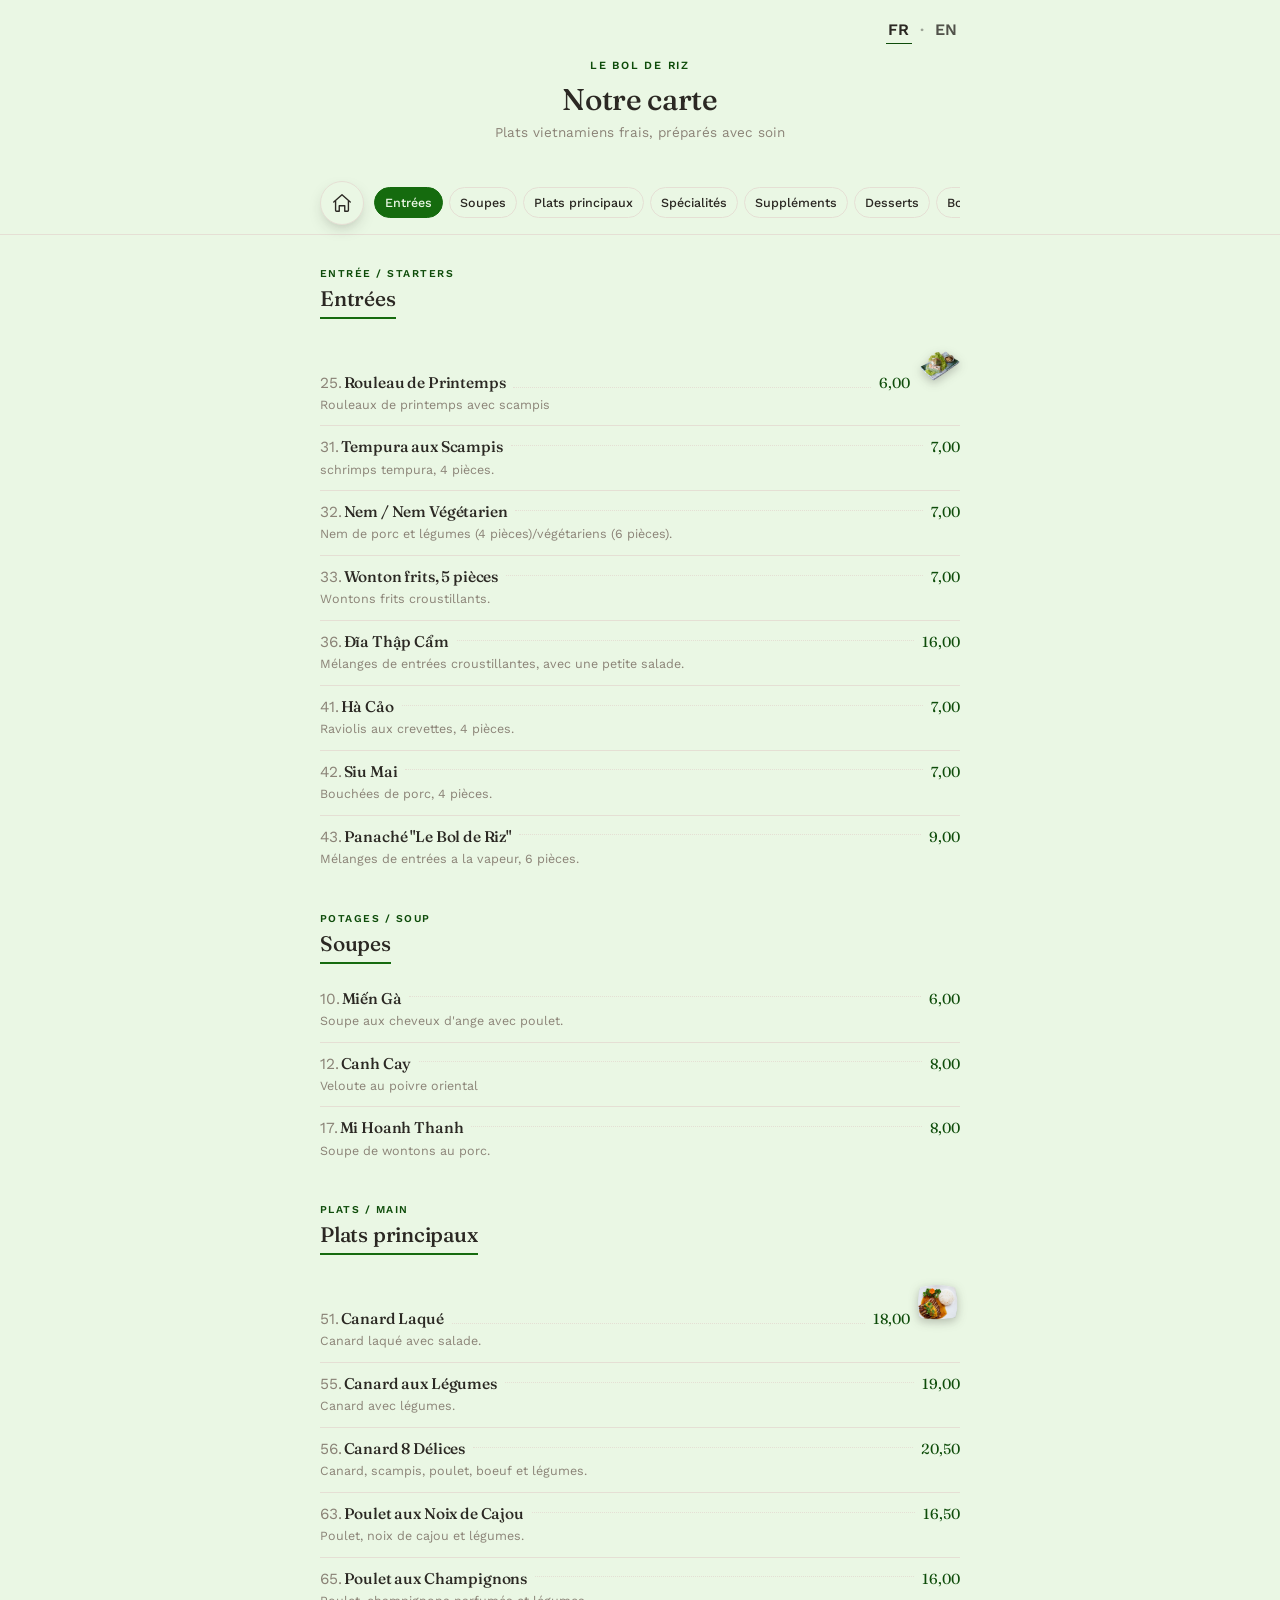
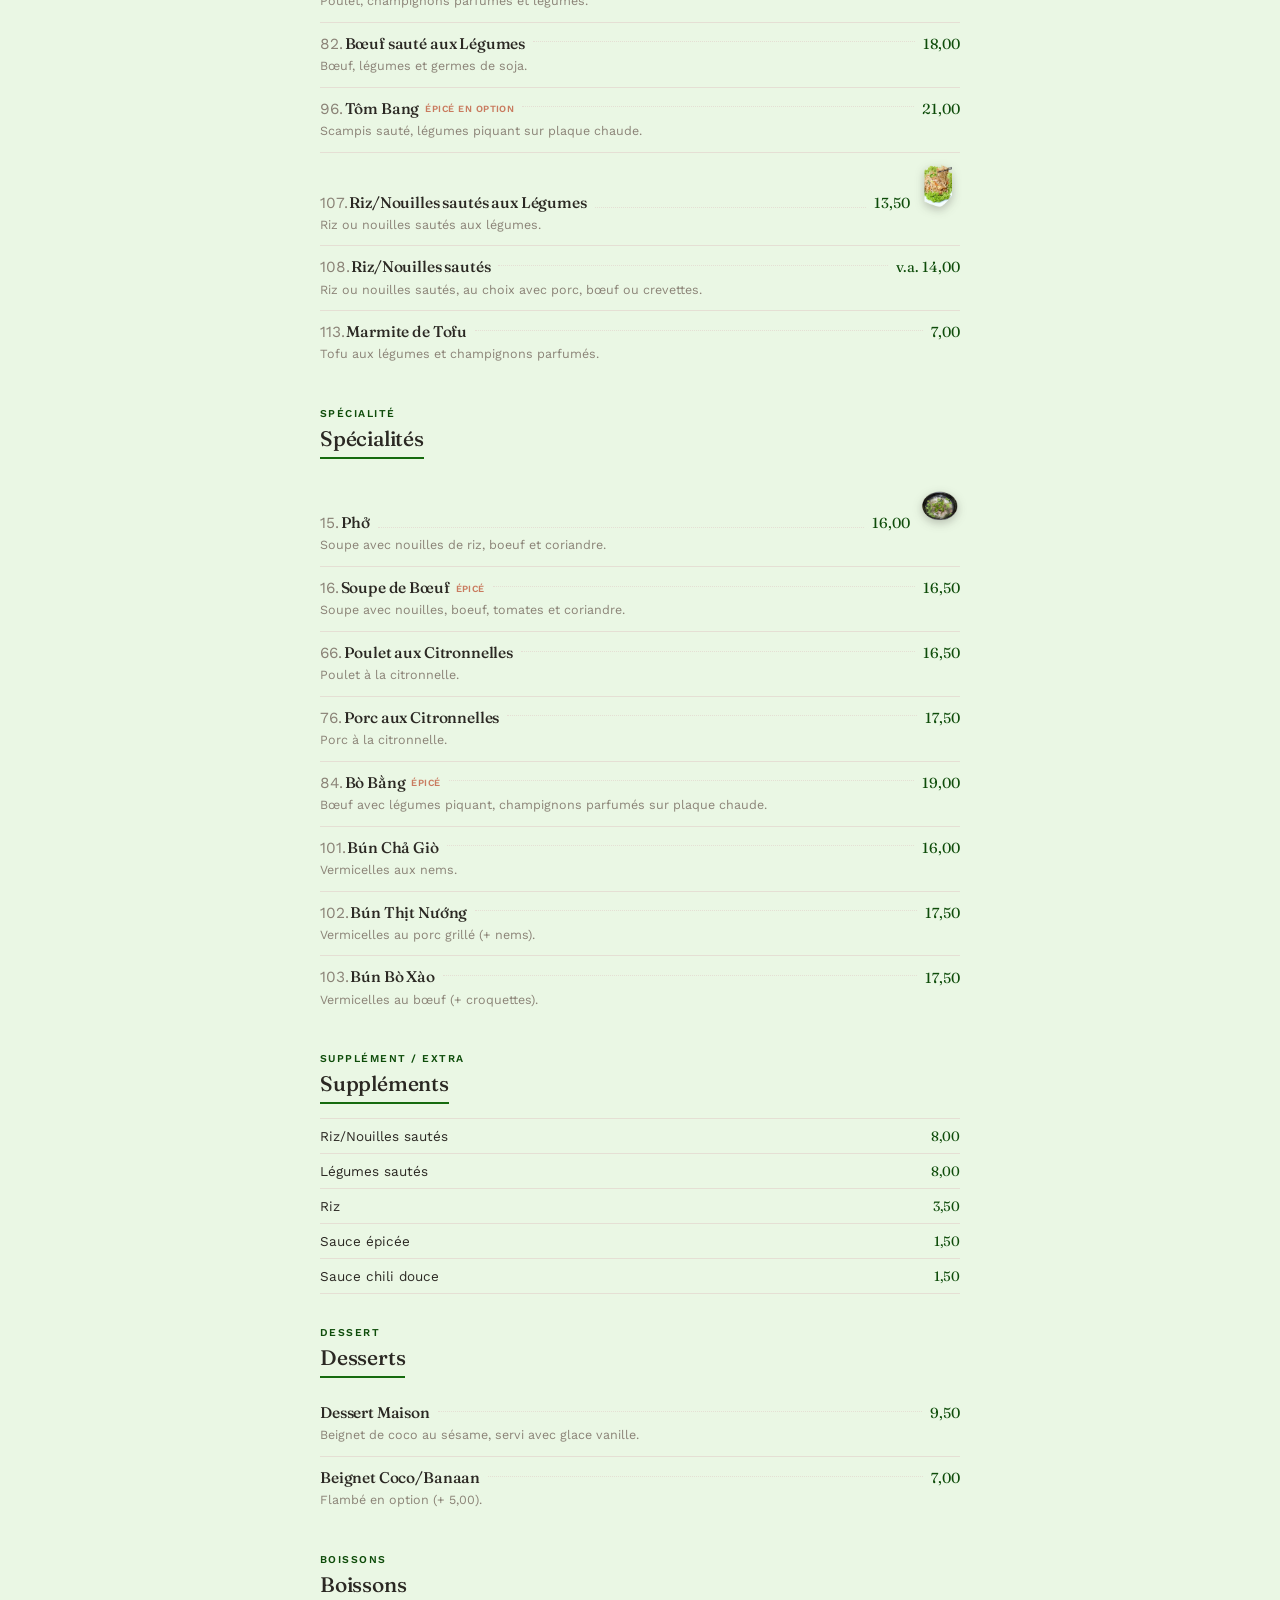
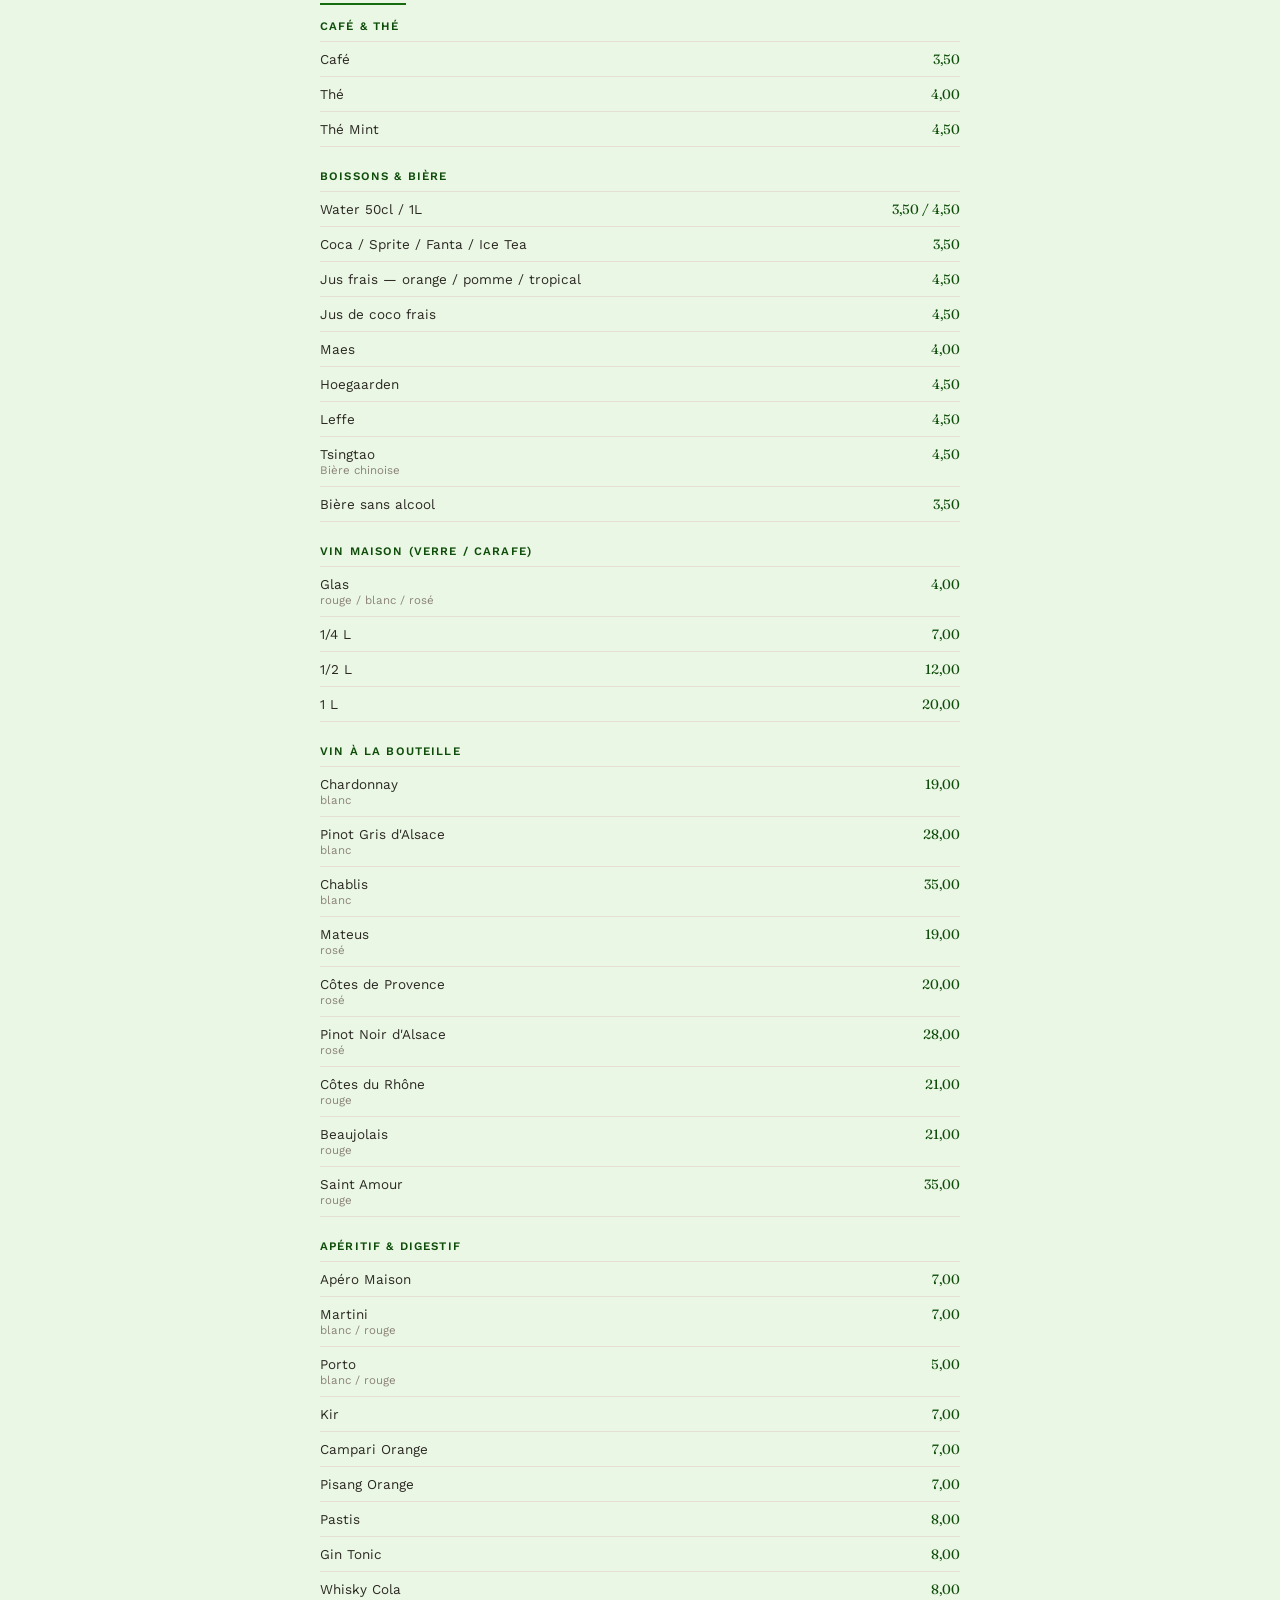
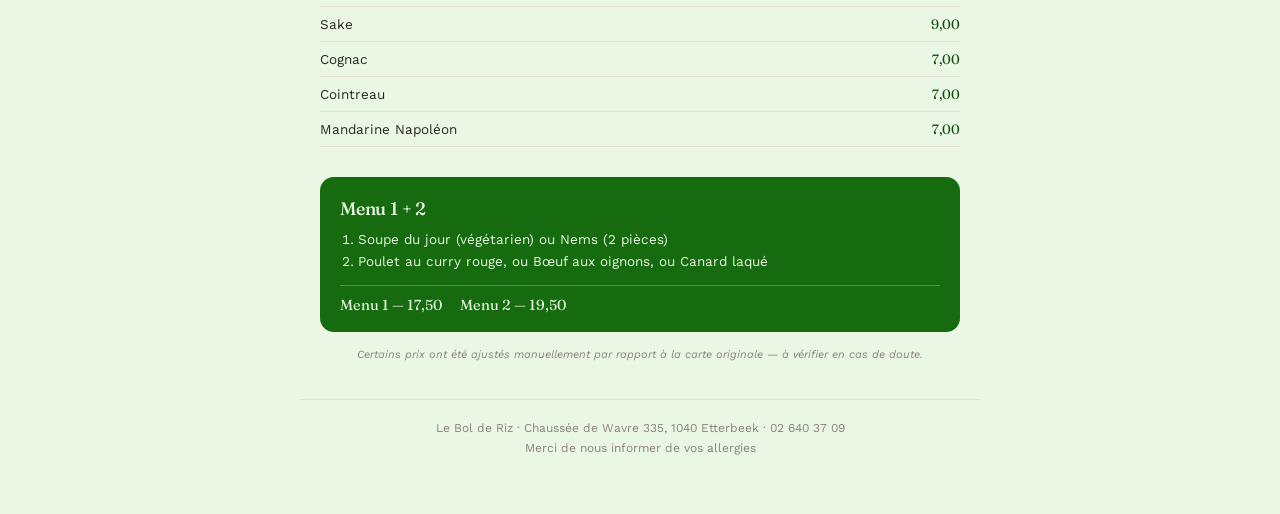
==== menu.html @ 1c3d42c5 "Menu herstructureren volgens papieren kaart: Spécialités-sectie, Marmite de Tofu verplaatst, chronol" ====
<!DOCTYPE html>
<html lang="fr">
<head>
<meta charset="UTF-8">
<meta name="viewport" content="width=device-width, initial-scale=1.0">
<title>Carte — lbdz</title>
<link rel="preconnect" href="https://fonts.googleapis.com">
<link rel="preconnect" href="https://fonts.gstatic.com" crossorigin>
<link href="https://fonts.googleapis.com/css2?family=Fraunces:opsz,wght@9..144,400;9..144,500;9..144,600&family=Work+Sans:wght@400;500;600&display=swap" rel="stylesheet">
<style>

  /* ============================================
     TOKENS
     ============================================ */
  :root{
    --bg:            #EAF7E4;   /* zacht lichtgroen */
    --surface:       #FFFFFF;
    --text:          #2B2823;   /* houtskool */
    --muted:         #8B8377;
    --accent:        #156b0e;   /* donkergroen accent */
    --accent-ink:    #0e4c0a;   /* voor tekst op een lichte achtergrond */
    --terracotta:    #C97B5F;   /* zachte terracotta accent */
    --line:          #E5DFD4;
    --radius:        14px;
    --max-width:     680px;
  }

  *{ box-sizing: border-box; }

  html{ scroll-behavior: smooth; }

  body{
    margin: 0;
    background: var(--bg);
    color: var(--text);
    font-family: 'Work Sans', sans-serif;
    -webkit-font-smoothing: antialiased;
    padding-bottom: 56px;
  }

  h1, h2, h3, .display{
    font-family: 'Fraunces', serif;
    font-weight: 500;
    letter-spacing: -0.01em;
    margin: 0;
  }

  a{ color: inherit; text-decoration: none; }
  button{ font-family: inherit; }
  img, svg{ display:block; max-width:100%; }

  /* ============================================
     TAALWISSEL (rechtsboven)
     ============================================ */
  .back-bar{
    max-width: var(--max-width);
    margin: 0 auto;
    padding: 16px 20px 4px;
    display: flex;
    align-items: center;
    justify-content: flex-end;
    gap: 12px;
  }

  .lang-switch{
    display: flex;
    align-items: center;
    gap: 8px;
    font-size: 16px;
    letter-spacing: 0.04em;
    font-weight: 600;
    color: rgba(43,40,35,0.8);
  }
  .lang-switch button{
    background: none;
    border: none;
    padding: 4px 2px;
    cursor: pointer;
    font: inherit;
    letter-spacing: inherit;
    color: inherit;
    border-bottom: 1px solid transparent;
    transition: color .2s ease, border-color .2s ease;
  }
  .lang-switch button.active{
    color: var(--text);
    border-bottom-color: var(--accent-ink);
  }
  .lang-switch button:hover{ color: var(--text); }
  .lang-switch .sep{ opacity: 0.5; }

  /* ============================================
     HEADER
     ============================================ */
  .menu-header{
    max-width: var(--max-width);
    margin: 0 auto;
    padding: 6px 20px 18px;
    text-align: center;
  }
  .menu-header .eyebrow{
    display: inline-block;
    font-size: 11px;
    letter-spacing: 0.16em;
    text-transform: uppercase;
    color: var(--accent-ink);
    font-weight: 600;
  }
  .menu-header h1{
    font-size: 30px;
    margin-top: 8px;
  }
  .menu-header p{
    margin-top: 6px;
    color: var(--muted);
    font-size: 13.5px;
  }

  /* ============================================
     STICKY NAVIGATIE
     ============================================ */
  .cat-nav{
    position: sticky;
    top: 0;
    z-index: 50;
    background: rgba(234, 247, 228, 0.92);
    backdrop-filter: blur(8px);
    border-bottom: 1px solid var(--line);
    padding: 9px 0;
  }
  .cat-nav-row{
    max-width: var(--max-width);
    margin: 0 auto;
    display: flex;
    align-items: center;
    gap: 10px;
    padding: 0 20px;
  }
  .nav-home{
    flex: 0 0 auto;
    width: 44px;
    height: 44px;
    border-radius: 50%;
    background: var(--bg);
    color: var(--accent);
    display: flex;
    align-items: center;
    justify-content: center;
    box-shadow: 0 6px 16px -6px rgba(43,40,35,.35);
    transition: transform .2s ease, box-shadow .2s ease;
  }
  .nav-home:hover{
    transform: translateY(-2px);
    box-shadow: 0 10px 22px -8px rgba(43,40,35,.4);
    background: var(--accent);
    color: var(--bg);
  }
  .nav-home svg{
    width: 22px;
    height: 22px;
  }
  .cat-nav-inner{
    flex: 1 1 auto;
    display: flex;
    gap: 6px;
    overflow-x: auto;
    scrollbar-width: none;
    min-width: 0;
  }
  .cat-nav-inner::-webkit-scrollbar{ display:none; }

  .cat-nav a{
    flex: 0 0 auto;
    padding: 7px 10px;
    border-radius: 999px;
    font-size: 12.5px;
    font-weight: 500;
    color: var(--text);
    background: var(--bg);
    border: 1px solid var(--line);
    white-space: nowrap;
    transition: background .2s ease, color .2s ease, border-color .2s ease;
  }
  .cat-nav a.active{
    background: var(--accent);
    border-color: var(--accent);
    color: var(--bg);
  }

  /* ============================================
     CATEGORIE-SECTIE
     ============================================ */
  .category{
    max-width: var(--max-width);
    margin: 0 auto;
    padding: 32px 20px 0;
    scroll-margin-top: 60px;
  }

  .category-head{
    margin-bottom: 14px;
  }
  .kicker{
    display: block;
    font-size: 10.5px;
    letter-spacing: 0.14em;
    text-transform: uppercase;
    color: var(--accent-ink);
    font-weight: 600;
    margin-bottom: 5px;
  }
  .category-head h2{
    display: inline-block;
    font-size: 21px;
    padding-bottom: 6px;
    border-bottom: 2px solid var(--accent);
  }

  /* ============================================
     GERECHTENLIJST — compact, geen foto's
     ============================================ */
  .dish-list{
    display: flex;
    flex-direction: column;
  }

  .dish-row{
    padding: 11px 0;
    border-bottom: 1px solid var(--line);
  }
  .dish-list .dish-row:last-child{
    border-bottom: none;
  }

  .dish-name-line{
    display: flex;
    align-items: center;
    gap: 6px;
  }
  .dish-title{
    font-size: 15.5px;
    line-height: 1.3;
    white-space: nowrap;
  }
  .dish-num{
    color: var(--muted);
    font-weight: 400;
    font-family: 'Work Sans', sans-serif;
    margin-right: 2px;
  }
  .leader{
    flex: 1 1 auto;
    min-width: 10px;
    border-bottom: 1px dotted var(--line);
    margin: 0 2px 4px;
  }
  .dish-price{
    font-family: 'Fraunces', serif;
    font-size: 14.5px;
    color: var(--accent-ink);
    white-space: nowrap;
  }
  .dish-desc{
    margin: 3px 0 0;
    font-size: 12.5px;
    line-height: 1.5;
    color: var(--muted);
  }
  .spicy-tag{
    flex: 0 0 auto;
    font-size: 9.5px;
    text-transform: uppercase;
    letter-spacing: 0.05em;
    font-weight: 600;
    color: var(--terracotta);
    white-space: nowrap;
  }

  /* ============================================
     UITGELICHTE MINI-STICKER
     Klein, compact thumbnail (~44px) dat rechts van
     de gerechtsnaam staat, direct na de prijs — op
     dezelfde regel. Doordat dit een extra flex-item
     in .dish-name-line is, krimpt de stippellijn
     (.leader) vanzelf mee, zodat alles netjes op één
     lijn blijft zonder iets te overlappen.
     Gebruik een PNG met TRANSPARANTE achtergrond voor
     .sticker-img. Klik op de mini-sticker → lightbox
     met de volledige foto (mét achtergrond) + naam +
     meertalige omschrijving.
     ============================================ */
  .sticker-trigger{
    flex: 0 0 auto;
    width: 44px;
    height: 44px;
    padding: 0;
    margin: 0;
    border: none;
    background: none;
    border-radius: 10px;
    cursor: pointer;
    -webkit-tap-highlight-color: transparent;
    transition: transform .2s ease;
  }
  .sticker-trigger:hover,
  .sticker-trigger:focus-visible{
    transform: scale(1.08);
  }
  .sticker-trigger:focus-visible{
    outline: 2px solid var(--accent-ink);
    outline-offset: 3px;
  }
  .sticker-img{
    width: 44px;
    height: 44px;
    object-fit: contain;
    filter: drop-shadow(0 3px 5px rgba(43,40,35,.28));
  }

  /* ============================================
     MENU-ITEM-CONTENT — wrapper voor de 4 uitgelichte
     gerechten (Rouleau, Phở, Canard Laqué, Riz/Nouilles
     sautés aux Légumes). Op desktop gedraagt dit zich,
     dankzij de flex "order" waarden, precies als de
     bestaande compacte regel (naam — stippellijn — prijs
     — kleine sticker), met de beschrijving eronder.

     .price-photo bundelt prijs + foto in één blokje.
     Op desktop is dat blokje onzichtbaar voor de layout
     (display: contents), zodat prijs en foto gewoon als
     losse flex-items meedoen op de bestaande regel. Op
     mobiel wordt het een echt, vast blok dat rechts
     "float", vóór de titel in de HTML staat — daardoor
     wrapt de titel altijd netjes om dit blok heen, hoe
     lang de naam ook is, zonder dat de foto ooit kan
     verspringen.
     ============================================ */
  .menu-item-content{
    display: flex;
    flex-wrap: wrap;
    align-items: baseline;
    column-gap: 6px;
  }
  .menu-item-content .dish-title{ order: 1; }
  .menu-item-content .leader{ order: 2; }
  .menu-item-content .dish-price{ order: 3; }
  .menu-item-content .sticker-trigger{ order: 4; }
  .menu-item-content .mobile-break{ display: none; }
  .menu-item-content .price-photo{ display: contents; }
  .menu-item-content .dish-desc{
    order: 5;
    flex-basis: 100%;
    margin-top: 3px;
  }

  /* ============================================
     MOBIEL (< 768px) — .price-photo (prijs + foto)
     wordt een vast, rechts-gefloat blokje bovenaan.
     Omdat het als EERSTE element in de HTML staat,
     wrapt de titel — hoe lang ook, desnoods over
     meerdere regels — altijd netjes om dit blokje
     heen. De foto kan dus nooit meer "verspringen".
     ============================================ */
  @media (max-width: 768px){
    .menu-item-content{
      display: block;
    }
    .menu-item-content .price-photo{
      display: flex;
      align-items: center;
      gap: 6px;
      float: right;
      margin: 0 0 8px 12px;
    }
    .menu-item-content .price-photo .dish-price{
      order: initial;
      font-size: 13.5px;
      white-space: nowrap;
    }
    .menu-item-content .price-photo .sticker-trigger{
      order: initial;
      flex: 0 0 auto;
      width: 64px;
      height: 64px;
      border-radius: 12px;
    }
    .menu-item-content .sticker-img{
      width: 64px;
      height: 64px;
      filter: drop-shadow(0 4px 8px rgba(43,40,35,.3));
    }
    .menu-item-content .dish-title{
      display: block;
      white-space: normal;
      font-size: 15px;
      margin: 0;
    }
    .menu-item-content .leader{
      display: none;
    }
    .menu-item-content .mobile-break{
      display: none;
    }
    .menu-item-content .dish-desc{
      display: block;
      clear: none;
      margin-top: 6px;
    }
  }

  /* ============================================
     LIGHTBOX
     ============================================ */
  .lightbox{
    position: fixed;
    inset: 0;
    z-index: 200;
    display: flex;
    align-items: center;
    justify-content: center;
    padding: 20px;
    visibility: hidden;
    opacity: 0;
    transition: opacity .25s ease, visibility 0s linear .25s;
  }
  .lightbox.active{
    visibility: visible;
    opacity: 1;
    transition: opacity .25s ease, visibility 0s;
  }
  .lightbox-backdrop{
    position: absolute;
    inset: 0;
    background: rgba(30, 26, 20, 0.72);
    backdrop-filter: blur(4px);
  }
  .lightbox-content{
    position: relative;
    background: var(--surface);
    border-radius: var(--radius);
    width: 100%;
    max-width: 440px;
    max-height: 90vh;
    overflow-y: auto;
    box-shadow: 0 30px 70px rgba(0,0,0,.3);
    transform: scale(.94) translateY(10px);
    transition: transform .3s cubic-bezier(.2,.8,.2,1);
  }
  .lightbox.active .lightbox-content{
    transform: scale(1) translateY(0);
  }
  .lightbox-img{
    width: 100%;
    aspect-ratio: 4 / 3;
    object-fit: cover;
    display: block;
  }
  .lightbox-close{
    position: absolute;
    top: 12px;
    right: 12px;
    width: 34px;
    height: 34px;
    border-radius: 50%;
    border: none;
    background: rgba(255,255,255,.92);
    color: var(--text);
    font-size: 19px;
    line-height: 1;
    display: flex;
    align-items: center;
    justify-content: center;
    cursor: pointer;
    transition: background .2s ease, transform .2s ease;
  }
  .lightbox-close:hover{
    background: var(--accent);
    color: var(--bg);
    transform: scale(1.06);
  }
  .lightbox-text{
    padding: 16px 20px 20px;
  }
  .lightbox-text h3{
    font-size: 18px;
    margin-bottom: 10px;
  }
  .lightbox-lang{
    display: flex;
    gap: 8px;
    align-items: flex-start;
    font-size: 13px;
    line-height: 1.55;
    color: var(--text);
    margin: 0 0 7px;
  }
  .lightbox-lang:last-child{ margin-bottom: 0; }
  .lang-tag{
    flex: 0 0 auto;
    font-size: 9.5px;
    font-weight: 600;
    letter-spacing: 0.04em;
    color: var(--bg);
    background: var(--accent);
    padding: 2px 6px;
    border-radius: 4px;
    margin-top: 2px;
  }

  /* ============================================
     DRANKEN — prijslijst
     ============================================ */
  .drink-group{
    margin-bottom: 22px;
  }
  .drink-group h3{
    font-family: 'Work Sans', sans-serif;
    font-size: 11.5px;
    font-weight: 600;
    letter-spacing: 0.1em;
    text-transform: uppercase;
    color: var(--accent-ink);
    margin-bottom: 8px;
  }
  .drink-list{
    list-style: none;
    margin: 0;
    padding: 0;
    border-top: 1px solid var(--line);
  }
  .drink-list li{
    display: flex;
    justify-content: space-between;
    align-items: baseline;
    gap: 10px;
    padding: 9px 0;
    border-bottom: 1px solid var(--line);
    font-size: 13.5px;
  }
  .drink-name small{
    display: block;
    color: var(--muted);
    font-size: 11.5px;
    margin-top: 1px;
  }
  .drink-price{
    font-family: 'Fraunces', serif;
    color: var(--accent-ink);
    white-space: nowrap;
  }

  /* ============================================
     LUNCHFORMULE-KAART
     ============================================ */
  .formule-box{
    max-width: var(--max-width);
    margin: 30px auto 0;
    padding: 0 20px;
  }
  .formule-card{
    background: var(--accent);
    border-radius: var(--radius);
    padding: 20px 20px 18px;
    color: var(--bg);
  }
  .formule-card h3{
    font-size: 18px;
    margin-bottom: 8px;
  }
  .formule-card ol{
    margin: 0 0 12px;
    padding-left: 18px;
    font-size: 13.5px;
    line-height: 1.65;
  }
  .formule-card .prices{
    display: flex;
    gap: 18px;
    font-family: 'Fraunces', serif;
    font-size: 14.5px;
    border-top: 1px solid rgba(241,255,239,0.25);
    padding-top: 10px;
  }

  /* ============================================
     FOOTER
     ============================================ */
  .menu-footer{
    max-width: var(--max-width);
    margin: 38px auto 0;
    padding: 18px 20px 0;
    border-top: 1px solid var(--line);
    text-align: center;
    font-size: 12px;
    color: var(--muted);
    line-height: 1.7;
  }

  .disclaimer{
    max-width: var(--max-width);
    margin: 16px auto 0;
    padding: 0 20px;
    font-size: 11px;
    color: var(--muted);
    text-align: center;
    font-style: italic;
  }

</style>
</head>
<body>

  <div class="back-bar">
    <nav class="lang-switch" aria-label="Choix de la langue">
      <button type="button" data-lang="fr" class="active">FR</button>
      <span class="sep">·</span>
      <button type="button" data-lang="en">EN</button>
    </nav>
  </div>

  <header class="menu-header">
    <div class="eyebrow">Le Bol de Riz</div>
    <h1 data-i18n="headerTitle">Notre carte</h1>
    <p data-i18n="headerSub">Plats vietnamiens frais, préparés avec soin</p>
  </header>

  <!-- ============================================
       STICKY NAVIGATIE — voeg hier een link toe per categorie.
       Het huisicoontje (.nav-home) staat vast links in deze balk
       en scrollt niet mee met de categorie-pillen ernaast — omdat
       de hele balk sticky is, reist het icoon automatisch mee naar
       boven zodra je scrollt, zonder ooit over andere inhoud heen
       te kunnen schuiven.
       ============================================ -->
  <nav class="cat-nav">
    <div class="cat-nav-row">
      <a href="index.html" class="nav-home" aria-label="Retour à l'accueil">
        <svg viewBox="0 0 24 24" fill="none" stroke="currentColor" stroke-width="1.5" stroke-linecap="round" stroke-linejoin="round">
          <path d="M3 11l9-8 9 8"/>
          <path d="M5 10v10a1 1 0 0 0 1 1h3v-6h6v6h3a1 1 0 0 0 1-1V10"/>
        </svg>
      </a>
      <div class="cat-nav-inner" id="catNav">
        <a href="#voorgerechten" class="active" data-i18n="cat-starters">Entrées</a>
        <a href="#soepen" data-i18n="cat-soups">Soupes</a>
        <a href="#hoofdgerechten" data-i18n="cat-mains">Plats principaux</a>
        <a href="#specialites" data-i18n="cat-specials">Spécialités</a>
        <a href="#extras" data-i18n="cat-extras">Suppléments</a>
        <a href="#desserts" data-i18n="cat-desserts">Desserts</a>
        <a href="#dranken" data-i18n="cat-drinks">Boissons</a>
      </div>
    </div>
  </nav>


  <!-- ============================================================
       ================  HERBRUIKBAAR CATEGORIE-BLOK  ================
       Kopieer alles tussen <section class="category" ...> en </section>
       om een nieuwe categorie toe te voegen.

       GEWONE RIJ (geen foto, geen nummer):
         <div class="dish-row">
           <div class="dish-name-line">
             <h3 class="dish-title">Naam</h3>
             <span class="leader"></span>
             <span class="dish-price">€0,00</span>
           </div>
           <p class="dish-desc" data-i18n="desc-key">Description.</p>
         </div>

       UITGELICHTE RIJ MET STICKER/THUMBNAIL (klikbaar → lightbox
       met volledige foto + naam + FR/EN omschrijving). Op desktop
       staat dit compact op één regel (naam — stippellijn — prijs —
       kleine foto), beschrijving eronder — .price-photo is daar
       onzichtbaar voor de layout (display: contents). Op mobiel
       (< 768px) wordt .price-photo een vast blokje dat rechts
       "float"; de titel wrapt daar altijd netjes omheen, ook als
       hij (zoals "Riz/Nouilles sautés aux Légumes") over twee
       regels valt — de foto blijft dus altijd op dezelfde vaste
       plek staan en kan nooit meer verspringen. Let op de volgorde:
       .price-photo staat als EERSTE element vóór de titel in de
       HTML, dat is nodig voor het float-gedrag op mobiel:
         <div class="dish-row">
           <div class="menu-item-content">
             <div class="price-photo">
               <span class="dish-price">€0,00</span>
               <button class="sticker-trigger" data-img="assets/dishX.png" data-title="..." data-fr="..." data-en="...">
                 <img class="sticker-img" src="assets/dishX-bg.png" alt="">
               </button>
             </div>
             <h3 class="dish-title">Naam</h3>
             <span class="leader"></span>
             <span class="mobile-break" aria-hidden="true"></span>
             <p class="dish-desc" data-i18n="desc-key">Description.</p>
           </div>
         </div>

       Let op: data-i18n-namen zijn puur voor de FR/EN taalwissel van
       de site — de dish-titel zelf (Vietnamese/Franse naam) wordt
       nooit vertaald, dat blijft altijd hetzelfde.
       ============================================================ -->

  <section class="category" id="voorgerechten">
    <div class="category-head">
      <span class="kicker">Entrée / Starters</span>
      <h2 data-i18n="cat-starters">Entrées</h2>
    </div>

    <div class="dish-list">

      <!-- UITGELICHT 1/4: Rouleau de Printemps -->
      <div class="dish-row">
        <div class="menu-item-content">
          <div class="price-photo">
            <span class="dish-price">6,00</span>
            <button class="sticker-trigger"
                    data-img="assets/dish1.png"
                    data-title="Rouleau de Printemps"
                    data-fr="Rouleaux de printemps frais aux crevettes."
                    data-en="Fresh spring rolls with shrimp."
                    aria-label="Voir la photo de Rouleau de Printemps">
              <img class="sticker-img" src="assets/dish1-bg.png" alt="">
            </button>
          </div>
          <h3 class="dish-title"><span class="dish-num">25.</span>Rouleau de Printemps</h3>
          <span class="leader"></span>
          <span class="mobile-break" aria-hidden="true"></span>
          <p class="dish-desc" data-i18n="desc-rouleau">Rouleaux de printemps avec scampis</p>
        </div>
      </div>

      <div class="dish-row">
        <div class="dish-name-line">
          <h3 class="dish-title"><span class="dish-num">31.</span>Tempura aux Scampis</h3>
          <span class="leader"></span>
          <span class="dish-price">7,00</span>
        </div>
        <p class="dish-desc" data-i18n="desc-tempura">schrimps tempura, 4 pièces.</p>
      </div>

      <div class="dish-row">
        <div class="dish-name-line">
          <h3 class="dish-title"><span class="dish-num">32.</span>Nem / Nem Végétarien</h3>
          <span class="leader"></span>
          <span class="dish-price">7,00</span>
        </div>
        <p class="dish-desc" data-i18n="desc-nem">Nem de porc et légumes (4 pièces)/végétariens (6 pièces).</p>
      </div>

      <div class="dish-row">
        <div class="dish-name-line">
          <h3 class="dish-title"><span class="dish-num">33.</span>Wonton frits, 5 pièces</h3>
          <span class="leader"></span>
          <span class="dish-price">7,00</span>
        </div>
        <p class="dish-desc" data-i18n="desc-wonton">Wontons frits croustillants.</p>
      </div>

      <div class="dish-row">
        <div class="dish-name-line">
          <h3 class="dish-title"><span class="dish-num">36.</span>Đĩa Thập Cẩm</h3>
          <span class="leader"></span>
          <span class="dish-price">16,00</span>
        </div>
        <p class="dish-desc" data-i18n="desc-dia">Mélanges de entrées croustillantes, avec une petite salade.</p>
      </div>

      <div class="dish-row">
        <div class="dish-name-line">
          <h3 class="dish-title"><span class="dish-num">41.</span>Hà Cảo</h3>
          <span class="leader"></span>
          <span class="dish-price">7,00</span>
        </div>
        <p class="dish-desc" data-i18n="desc-hacao">Raviolis aux crevettes, 4 pièces.</p>
      </div>

      <div class="dish-row">
        <div class="dish-name-line">
          <h3 class="dish-title"><span class="dish-num">42.</span>Siu Mai</h3>
          <span class="leader"></span>
          <span class="dish-price">7,00</span>
        </div>
        <p class="dish-desc" data-i18n="desc-siumai">Bouchées de porc, 4 pièces.</p>
      </div>

      <div class="dish-row">
        <div class="dish-name-line">
          <h3 class="dish-title"><span class="dish-num">43.</span>Panaché "Le Bol de Riz"</h3>
          <span class="leader"></span>
          <span class="dish-price">9,00</span>
        </div>
        <p class="dish-desc" data-i18n="desc-panache">Mélanges de entrées a la vapeur, 6 pièces.</p>
      </div>

    </div>
  </section>

  <!-- ============  EINDE HERBRUIKBAAR CATEGORIE-BLOK  ============ -->


  <section class="category" id="soepen">
    <div class="category-head">
      <span class="kicker">Potages / Soup</span>
      <h2 data-i18n="cat-soups">Soupes</h2>
    </div>

    <div class="dish-list">

      <div class="dish-row">
        <div class="dish-name-line">
          <h3 class="dish-title"><span class="dish-num">10.</span>Miến Gà</h3>
          <span class="leader"></span>
          <span class="dish-price">6,00</span>
        </div>
        <p class="dish-desc" data-i18n="desc-mienga">Soupe aux cheveux d'ange avec poulet.</p>
      </div>

      <div class="dish-row">
        <div class="dish-name-line">
          <h3 class="dish-title"><span class="dish-num">12.</span>Canh Cay</h3>
          <span class="leader"></span>
          <span class="dish-price">8,00</span>
        </div>
        <p class="dish-desc" data-i18n="desc-canhcay">Veloute au poivre oriental</p>
      </div>

      <div class="dish-row">
        <div class="dish-name-line">
          <h3 class="dish-title"><span class="dish-num">17.</span>Mi Hoanh Thanh</h3>
          <span class="leader"></span>
          <span class="dish-price">8,00</span>
        </div>
        <p class="dish-desc" data-i18n="desc-mihoanh">Soupe de wontons au porc.</p>
      </div>

    </div>
  </section>


  <section class="category" id="hoofdgerechten">
    <div class="category-head">
      <span class="kicker">Plats / Main</span>
      <h2 data-i18n="cat-mains">Plats principaux</h2>
    </div>

    <div class="dish-list">

      <!-- UITGELICHT 3/4: Canard Laqué -->
      <div class="dish-row">
        <div class="menu-item-content">
          <div class="price-photo">
            <span class="dish-price">18,00</span>
            <button class="sticker-trigger"
                    data-img="assets/dish3.jpg"
                    data-title="Canard Laqué"
                    data-fr="Canard laqué croustillant, servi avec salade."
                    data-en="Crispy lacquered duck, served with salad."
                    aria-label="Voir la photo de Canard Laqué">
              <img class="sticker-img" src="assets/dish3-bg.png" alt="">
            </button>
          </div>
          <h3 class="dish-title"><span class="dish-num">51.</span>Canard Laqué</h3>
          <span class="leader"></span>
          <span class="mobile-break" aria-hidden="true"></span>
          <p class="dish-desc" data-i18n="desc-canardlaque">Canard laqué avec salade.</p>
        </div>
      </div>

      <div class="dish-row">
        <div class="dish-name-line">
          <h3 class="dish-title"><span class="dish-num">55.</span>Canard aux Légumes</h3>
          <span class="leader"></span>
            <span class="dish-price">19,00</span>
        </div>
        <p class="dish-desc" data-i18n="desc-canardlegumes">Canard avec légumes.</p>
      </div>

      <div class="dish-row">
        <div class="dish-name-line">
          <h3 class="dish-title"><span class="dish-num">56.</span>Canard 8 Délices</h3>
          <span class="leader"></span>
            <span class="dish-price">20,50</span>
        </div>
        <p class="dish-desc" data-i18n="desc-canard8">Canard, scampis, poulet, boeuf et légumes.</p>
      </div>

      <div class="dish-row">
        <div class="dish-name-line">
          <h3 class="dish-title"><span class="dish-num">63.</span>Poulet aux Noix de Cajou</h3>
          <span class="leader"></span>
            <span class="dish-price">16,50</span>
        </div>
        <p class="dish-desc" data-i18n="desc-pouletcajou">Poulet, noix de cajou et légumes.</p>
      </div>

      <div class="dish-row">
        <div class="dish-name-line">
          <h3 class="dish-title"><span class="dish-num">65.</span>Poulet aux Champignons</h3>
          <span class="leader"></span>
            <span class="dish-price">16,00</span>
        </div>
        <p class="dish-desc" data-i18n="desc-pouletchampignons">Poulet, champignons parfumés et légumes.</p>
      </div>

      <div class="dish-row">
        <div class="dish-name-line">
          <h3 class="dish-title"><span class="dish-num">82.</span>Bœuf sauté aux Légumes</h3>
          <span class="leader"></span>
          <span class="dish-price">18,00</span>
        </div>
        <p class="dish-desc" data-i18n="desc-boeuflegumes">Bœuf, légumes et germes de soja.</p>
      </div>

      <div class="dish-row">
        <div class="dish-name-line">
          <h3 class="dish-title"><span class="dish-num">96.</span>Tôm Bang</h3>
          <span class="spicy-tag" data-i18n="spicy-optioneel">Épicé en option</span>
          <span class="leader"></span>
          <span class="dish-price">21,00</span>
        </div>
        <p class="dish-desc" data-i18n="desc-tombang">Scampis sauté, légumes piquant sur plaque chaude.</p>
      </div>

      <!-- UITGELICHT 4/4: Riz/Nouilles sautés aux Légumes -->
      <div class="dish-row">
        <div class="menu-item-content">
          <div class="price-photo">
            <span class="dish-price">13,50</span>
            <button class="sticker-trigger"
                    data-img="assets/dish4.png"
                    data-title="Riz/Nouilles sautés aux Légumes"
                    data-fr="Riz ou nouilles sautés aux légumes."
                    data-en="Stir-fried rice or noodles with vegetables."
                    aria-label="Voir la photo de Riz/Nouilles sautés aux Légumes">
              <img class="sticker-img" src="assets/dish4-bg.png" alt="">
            </button>
          </div>
          <h3 class="dish-title"><span class="dish-num">107.</span>Riz/Nouilles sautés aux Légumes</h3>
          <span class="leader"></span>
          <span class="mobile-break" aria-hidden="true"></span>
          <p class="dish-desc" data-i18n="desc-rizlegumes">Riz ou nouilles sautés aux légumes.</p>
        </div>
      </div>

      <div class="dish-row">
        <div class="dish-name-line">
          <h3 class="dish-title"><span class="dish-num">108.</span>Riz/Nouilles sautés</h3>
          <span class="leader"></span>
          <span class="dish-price">v.a. 14,00</span>
        </div>
        <p class="dish-desc" data-i18n="desc-rizsautes">Riz ou nouilles sautés, au choix avec porc, bœuf ou crevettes.</p>
      </div>

      <div class="dish-row">
        <div class="dish-name-line">
          <h3 class="dish-title"><span class="dish-num">113.</span>Marmite de Tofu</h3>
          <span class="leader"></span>
          <span class="dish-price">7,00</span>
        </div>
        <p class="dish-desc" data-i18n="desc-marmitetofu">Tofu aux légumes et champignons parfumés.</p>
      </div>

    </div>
  </section>


  <section class="category" id="specialites">
    <div class="category-head">
      <span class="kicker">Spécialité</span>
      <h2 data-i18n="cat-specials">Spécialités</h2>
    </div>

    <div class="dish-list">

      <!-- UITGELICHT 2/4: Phở -->
      <div class="dish-row">
        <div class="menu-item-content">
          <div class="price-photo">
            <span class="dish-price">16,00</span>
            <button class="sticker-trigger"
                    data-img="assets/dish2.png"
                    data-title="Phở"
                    data-fr="Bouillon de bœuf avec nouilles de riz, bœuf et coriandre."
                    data-en="Beef broth with rice noodles, beef and coriander."
                    aria-label="Voir la photo de Phở">
              <img class="sticker-img" src="assets/dish2-bg.png" alt="">
            </button>
          </div>
          <h3 class="dish-title"><span class="dish-num">15.</span>Phở</h3>
          <span class="leader"></span>
          <span class="mobile-break" aria-hidden="true"></span>
          <p class="dish-desc" data-i18n="desc-pho">Soupe avec nouilles de riz, boeuf et coriandre.</p>
        </div>
      </div>

      <div class="dish-row">
        <div class="dish-name-line">
          <h3 class="dish-title"><span class="dish-num">16.</span>Soupe de Bœuf</h3>
          <span class="spicy-tag" data-i18n="spicy-pittig">Épicé</span>
          <span class="leader"></span>
          <span class="dish-price">16,50</span>
        </div>
        <p class="dish-desc" data-i18n="desc-soupebeouf">Soupe avec nouilles, boeuf, tomates et coriandre.</p>
      </div>

      <div class="dish-row">
        <div class="dish-name-line">
          <h3 class="dish-title"><span class="dish-num">66.</span>Poulet aux Citronnelles</h3>
          <span class="leader"></span>
          <span class="dish-price">16,50</span>
        </div>
        <p class="dish-desc" data-i18n="desc-pouletcitronnelle">Poulet à la citronnelle.</p>
      </div>

      <div class="dish-row">
        <div class="dish-name-line">
          <h3 class="dish-title"><span class="dish-num">76.</span>Porc aux Citronnelles</h3>
          <span class="leader"></span>
          <span class="dish-price">17,50</span>
        </div>
        <p class="dish-desc" data-i18n="desc-porccitronnelle">Porc à la citronnelle.</p>
      </div>

      <div class="dish-row">
        <div class="dish-name-line">
          <h3 class="dish-title"><span class="dish-num">84.</span>Bò Bằng</h3>
          <span class="spicy-tag" data-i18n="spicy-pittig">Épicé</span>
          <span class="leader"></span>
          <span class="dish-price">19,00</span>
        </div>
        <p class="dish-desc" data-i18n="desc-bobang">Bœuf avec légumes piquant, champignons parfumés sur plaque chaude.</p>
      </div>

      <div class="dish-row">
        <div class="dish-name-line">
          <h3 class="dish-title"><span class="dish-num">101.</span>Bún Chả Giò</h3>
          <span class="leader"></span>
          <span class="dish-price">16,00</span>
        </div>
        <p class="dish-desc" data-i18n="desc-buncha">Vermicelles aux nems.</p>
      </div>

      <div class="dish-row">
        <div class="dish-name-line">
          <h3 class="dish-title"><span class="dish-num">102.</span>Bún Thịt Nướng</h3>
          <span class="leader"></span>
          <span class="dish-price">17,50</span>
        </div>
        <p class="dish-desc" data-i18n="desc-bunthit">Vermicelles au porc grillé (+ nems).</p>
      </div>

      <div class="dish-row">
        <div class="dish-name-line">
          <h3 class="dish-title"><span class="dish-num">103.</span>Bún Bò Xào</h3>
          <span class="leader"></span>
          <span class="dish-price">17,50</span>
        </div>
        <p class="dish-desc" data-i18n="desc-bunbo">Vermicelles au bœuf (+ croquettes).</p>
      </div>

    </div>
  </section>


  <section class="category" id="extras">
    <div class="category-head">
      <span class="kicker">Supplément / Extra</span>
      <h2 data-i18n="cat-extras">Suppléments</h2>
    </div>

    <ul class="drink-list">
      <li><span class="drink-name">Riz/Nouilles sautés</span><span class="drink-price">8,00</span></li>
      <li><span class="drink-name">Légumes sautés</span><span class="drink-price">8,00</span></li>
      <li><span class="drink-name" data-i18n="drink-portionriz">Riz</span><span class="drink-price">3,50</span></li>
      <li><span class="drink-name" data-i18n="drink-spicysauce">Sauce épicée</span><span class="drink-price">1,50</span></li>
      <li><span class="drink-name" data-i18n="drink-chillisauce">Sauce chili douce</span><span class="drink-price">1,50</span></li>
    </ul>
  </section>


  <section class="category" id="desserts">
    <div class="category-head">
      <span class="kicker">Dessert</span>
      <h2 data-i18n="cat-desserts">Desserts</h2>
    </div>

    <div class="dish-list">

      <div class="dish-row">
        <div class="dish-name-line">
          <h3 class="dish-title">Dessert Maison</h3>
          <span class="leader"></span>
          <span class="dish-price">9,50</span>
        </div>
        <p class="dish-desc" data-i18n="desc-dessertmaison">Beignet de coco au sésame, servi avec glace vanille.</p>
      </div>

      <div class="dish-row">
        <div class="dish-name-line">
          <h3 class="dish-title">Beignet Coco/Banaan</h3>
          <span class="leader"></span>
          <span class="dish-price">7,00</span>
        </div>
        <p class="dish-desc" data-i18n="desc-beignet">Flambé en option (+ 5,00).</p>
      </div>

    </div>
  </section>


  <section class="category" id="dranken">
    <div class="category-head">
      <span class="kicker">Boissons</span>
      <h2 data-i18n="cat-drinks">Boissons</h2>
    </div>

    <div class="drink-group">
      <h3 data-i18n="dg-coffee">Café &amp; Thé</h3>
      <ul class="drink-list">
        <li><span class="drink-name">Café</span><span class="drink-price">3,50</span></li>
        <li><span class="drink-name">Thé</span><span class="drink-price">4,00</span></li>
        <li><span class="drink-name">Thé Mint</span><span class="drink-price">4,50</span></li>
      </ul>
    </div>

    <div class="drink-group">
      <h3 data-i18n="dg-softdrinks">Boissons &amp; Bière</h3>
      <ul class="drink-list">
        <li><span class="drink-name">Water 50cl / 1L</span><span class="drink-price">3,50 / 4,50</span></li>
        <li><span class="drink-name">Coca / Sprite / Fanta / Ice Tea</span><span class="drink-price">3,50</span></li>
        <li><span class="drink-name" data-i18n="drink-jusfrais">Jus frais — orange / pomme / tropical</span><span class="drink-price">4,50</span></li>
        <li><span class="drink-name" data-i18n="drink-juscoco">Jus de coco frais</span><span class="drink-price">4,50</span></li>
        <li><span class="drink-name">Maes</span><span class="drink-price">4,00</span></li>
        <li><span class="drink-name">Hoegaarden</span><span class="drink-price">4,50</span></li>
        <li><span class="drink-name">Leffe</span><span class="drink-price">4,50</span></li>
        <li><span class="drink-name">Tsingtao <small data-i18n="drink-tsingtaosub">Bière chinoise</small></span><span class="drink-price">4,50</span></li>
        <li><span class="drink-name" data-i18n="drink-bieralcoolfree">Bière sans alcool</span><span class="drink-price">3,50</span></li>
      </ul>
    </div>

    <div class="drink-group">
      <h3 data-i18n="dg-housewine">Vin maison (verre / carafe)</h3>
      <ul class="drink-list">
        <li><span class="drink-name">Glas <small data-i18n="small-rougeblancrose">rouge / blanc / rosé</small></span><span class="drink-price">4,00</span></li>
        <li><span class="drink-name">1/4 L</span><span class="drink-price">7,00</span></li>
        <li><span class="drink-name">1/2 L</span><span class="drink-price">12,00</span></li>
        <li><span class="drink-name">1 L</span><span class="drink-price">20,00</span></li>
      </ul>
    </div>

    <div class="drink-group">
      <h3 data-i18n="dg-bottlewine">Vin à la bouteille</h3>
      <ul class="drink-list">
        <li><span class="drink-name">Chardonnay <small data-i18n="small-blanc">blanc</small></span><span class="drink-price">19,00</span></li>
        <li><span class="drink-name">Pinot Gris d'Alsace <small data-i18n="small-blanc">blanc</small></span><span class="drink-price">28,00</span></li>
        <li><span class="drink-name">Chablis <small data-i18n="small-blanc">blanc</small></span><span class="drink-price">35,00</span></li>
        <li><span class="drink-name">Mateus <small>rosé</small></span><span class="drink-price">19,00</span></li>
        <li><span class="drink-name">Côtes de Provence <small>rosé</small></span><span class="drink-price">20,00</span></li>
        <li><span class="drink-name">Pinot Noir d'Alsace <small>rosé</small></span><span class="drink-price">28,00</span></li>
        <li><span class="drink-name">Côtes du Rhône <small data-i18n="small-rouge">rouge</small></span><span class="drink-price">21,00</span></li>
        <li><span class="drink-name">Beaujolais <small data-i18n="small-rouge">rouge</small></span><span class="drink-price">21,00</span></li>
        <li><span class="drink-name">Saint Amour <small data-i18n="small-rouge">rouge</small></span><span class="drink-price">35,00</span></li>
      </ul>
    </div>

    <div class="drink-group">
      <h3 data-i18n="dg-aperitif">Apéritif &amp; Digestif</h3>
      <ul class="drink-list">
        <li><span class="drink-name" data-i18n="apero-maison">Apéro Maison</span><span class="drink-price">7,00</span></li>
        <li><span class="drink-name">Martini <small data-i18n="colors-blancrouge">blanc / rouge</small></span><span class="drink-price">7,00</span></li>
        <li><span class="drink-name">Porto <small data-i18n="colors-blancrouge">blanc / rouge</small></span><span class="drink-price">5,00</span></li>
        <li><span class="drink-name">Kir</span><span class="drink-price">7,00</span></li>
        <li><span class="drink-name">Campari Orange</span><span class="drink-price">7,00</span></li>
        <li><span class="drink-name">Pisang Orange</span><span class="drink-price">7,00</span></li>
        <li><span class="drink-name">Pastis</span><span class="drink-price">8,00</span></li>
        <li><span class="drink-name">Gin Tonic</span><span class="drink-price">8,00</span></li>
        <li><span class="drink-name">Whisky Cola</span><span class="drink-price">8,00</span></li>
        <li><span class="drink-name">Sake</span><span class="drink-price">9,00</span></li>
        <li><span class="drink-name">Cognac</span><span class="drink-price">7,00</span></li>
        <li><span class="drink-name">Cointreau</span><span class="drink-price">7,00</span></li>
        <li><span class="drink-name">Mandarine Napoléon</span><span class="drink-price">7,00</span></li>
      </ul>
    </div>

  </section>

  <!-- ============================================
       LUNCHFORMULE
       ============================================ -->
  <div class="formule-box">
    <div class="formule-card">
      <h3>Menu 1 + 2</h3>
      <ol>
        <li data-i18n="formule-step1">Soupe du jour (végétarien) ou Nems (2 pièces)</li>
        <li data-i18n="formule-step2">Poulet au curry rouge, ou Bœuf aux oignons, ou Canard laqué</li>
      </ol>
      <div class="prices">
        <span>Menu 1 — 17,50</span>
        <span>Menu 2 — 19,50</span>
      </div>
    </div>
  </div>

  <p class="disclaimer" data-i18n="disclaimer">Certains prix ont été ajustés manuellement par rapport à la carte originale — à vérifier en cas de doute.</p>

  <footer class="menu-footer">
    Le Bol de Riz · Chaussée de Wavre 335, 1040 Etterbeek · 02 640 37 09<br>
    <span data-i18n="footer-allergies">Merci de nous informer de vos allergies</span>
  </footer>

  <!-- ============================================================
       LIGHTBOX — popup voor de 4 uitgelichte gerechten
       (De lightbox toont altijd zowel FR als EN, ongeacht de
       gekozen sitetaal — dat blijft ongewijzigd.)
       ============================================================ -->
  <div class="lightbox" id="lightbox" aria-hidden="true">
    <div class="lightbox-backdrop" data-close></div>
    <div class="lightbox-content" role="dialog" aria-modal="true" aria-labelledby="lightboxTitle">
      <button class="lightbox-close" data-close aria-label="Fermer">&times;</button>
      <img class="lightbox-img" id="lightboxImg" src="" alt="">
      <div class="lightbox-text">
        <h3 id="lightboxTitle"></h3>
        <p class="lightbox-lang"><span class="lang-tag">FR</span><span id="lightboxFr"></span></p>
        <p class="lightbox-lang"><span class="lang-tag">EN</span><span id="lightboxEn"></span></p>
      </div>
    </div>
  </div>

  <script>
    // ============================================================
    // VERTALINGEN — FR (hoofdtaal) / EN
    // ============================================================
    const translations = {
      fr: {
        "back": "Retour à l'accueil",
        "headerTitle": "Notre carte",
        "headerSub": "Plats vietnamiens frais, préparés avec soin",
        "cat-starters": "Entrées",
        "cat-soups": "Soupes",
        "cat-mains": "Plats principaux",
        "cat-specials": "Spécialités",
        "cat-noodles": "Nouilles &amp; Riz",
        "cat-extras": "Suppléments",
        "cat-desserts": "Desserts",
        "cat-drinks": "Boissons",
        "desc-rouleau": "Rouleaux de printemps avec scampis",
        "desc-tempura": "schrimps tempura, 4 pièces.",
        "desc-nem": "Nem de porc et légumes (4 pièces)/végétariens (6 pièces).",
        "desc-hacao": "Raviolis aux crevettes, 4 pièces.",
        "desc-siumai": "Bouchées de porc, 4 pièces.",
        "desc-panache": "Mélanges de entrées a la vapeur, 6 pièces.",
        "desc-wonton": "Wontons frits croustillants.",
        "desc-dia": "Mélanges de entrées croustillantes, avec une petite salade.",
        "desc-mihoanh": "Soupe de wontons au porc.",
        "desc-pho": "Soupe avec nouilles de riz, boeuf et coriandre.",
        "desc-mienga": "Soupe aux cheveux d'ange avec poulet.",
        "desc-canhcay": "Veloute au poivre oriental",
        "desc-soupebeouf": "Soupe avec nouilles, boeuf, tomates et coriandre.",
        "desc-canardlaque": "Canard laqué avec salade.",
        "desc-canardlegumes": "Canard avec légumes.",
        "desc-canard8": "Canard, scampis, poulet, boeuf et légumes.",
        "desc-pouletcajou": "Poulet, noix de cajou et légumes.",
        "desc-pouletchampignons": "Poulet, champignons parfumés et légumes.",
        "desc-pouletcitronnelle": "Poulet à la citronnelle.",
        "desc-porccitronnelle": "Porc à la citronnelle.",
        "desc-boeuflegumes": "Bœuf, légumes et germes de soja.",
        "desc-bobang": "Bœuf avec légumes piquant, champignons parfumés sur plaque chaude.",
        "desc-tombang": "Scampis sauté, légumes piquant sur plaque chaude.",
        "desc-rizlegumes": "Riz ou nouilles sautés aux légumes.",
        "desc-buncha": "Vermicelles aux nems.",
        "desc-bunthit": "Vermicelles au porc grillé (+ nems).",
        "desc-bunbo": "Vermicelles au bœuf (+ croquettes).",
        "desc-rizsautes": "Riz ou nouilles sautés, au choix avec porc, bœuf ou crevettes.",
        "desc-dessertmaison": "Beignet de coco au sésame, servi avec glace vanille.",
        "desc-beignet": "Flambé en option (+ 5,00).",
        "desc-marmitetofu": "Tofu aux légumes et champignons parfumés.",
        "spicy-pittig": "Épicé",
        "spicy-optioneel": "Épicé en option",
        "drink-portionriz": "Riz",
        "drink-spicysauce": "Sauce épicée",
        "drink-chillisauce": "Sauce chili douce",
        "dg-coffee": "Café &amp; Thé",
        "dg-softdrinks": "Boissons &amp; Bière",
        "dg-housewine": "Vin maison (verre / carafe)",
        "dg-bottlewine": "Vin à la bouteille",
        "dg-aperitif": "Apéritif &amp; Digestif",
        "drink-jusfrais": "Jus frais — orange / pomme / tropical",
        "drink-juscoco": "Jus de coco frais",
        "drink-tsingtaosub": "Bière chinoise",
        "drink-bieralcoolfree": "Bière sans alcool",
        "small-rougeblancrose": "rouge / blanc / rosé",
        "small-blanc": "blanc",
        "small-rouge": "rouge",
        "apero-maison": "Apéro Maison",
        "colors-blancrouge": "blanc / rouge",
        "formule-step1": "Soupe du jour (végétarien) ou Nems (2 pièces)",
        "formule-step2": "Poulet au curry rouge, ou Bœuf aux oignons, ou Canard laqué",
        "disclaimer": "Certains prix ont été ajustés manuellement par rapport à la carte originale — à vérifier en cas de doute.",
        "footer-allergies": "Merci de nous informer de vos allergies"
      },
      en: {
        "back": "Back to home",
        "headerTitle": "Our Menu",
        "headerSub": "Fresh Vietnamese dishes, prepared with care",
        "cat-starters": "Starters",
        "cat-soups": "Soups",
        "cat-mains": "Main Dishes",
        "cat-specials": "Specialties",
        "cat-noodles": "Noodles &amp; Rice",
        "cat-extras": "Extras",
        "cat-desserts": "Desserts",
        "cat-drinks": "Drinks",
        "desc-rouleau": "Spring rolls with shrimp.",
        "desc-tempura": "Shrimp tempura, 4 pieces.",
        "desc-nem": "Pork and vegetable spring rolls (4 pieces) / vegetarian (6 pieces).",
        "desc-hacao": "Shrimp dumplings, 4 pieces.",
        "desc-siumai": "Pork dumplings, 4 pieces.",
        "desc-panache": "Assortment of steamed starters, 6 pieces.",
        "desc-wonton": "Crispy fried wontons.",
        "desc-dia": "Assortment of crispy starters, with a small salad.",
        "desc-mihoanh": "Wonton soup with pork.",
        "desc-pho": "Soup with rice noodles, beef and coriander.",
        "desc-mienga": "Angel hair soup with chicken.",
        "desc-canhcay": "Creamy soup with oriental pepper.",
        "desc-soupebeouf": "Soup with noodles, beef, tomatoes and coriander.",
        "desc-canardlaque": "Lacquered duck with salad.",
        "desc-canardlegumes": "Duck with vegetables.",
        "desc-canard8": "Duck, shrimp, chicken, beef and vegetables.",
        "desc-pouletcajou": "Chicken, cashew nuts and vegetables.",
        "desc-pouletchampignons": "Chicken, fragrant mushrooms and vegetables.",
        "desc-pouletcitronnelle": "Chicken with lemongrass.",
        "desc-porccitronnelle": "Pork with lemongrass.",
        "desc-boeuflegumes": "Beef, vegetables and bean sprouts.",
        "desc-bobang": "Beef with spicy vegetables, fragrant mushrooms on a hot plate.",
        "desc-tombang": "Stir-fried shrimp, spicy vegetables on a hot plate.",
        "desc-rizlegumes": "Stir-fried rice or noodles with vegetables.",
        "desc-buncha": "Vermicelli with spring rolls.",
        "desc-bunthit": "Vermicelli with grilled pork (+ spring rolls).",
        "desc-bunbo": "Vermicelli with beef (+ croquettes).",
        "desc-rizsautes": "Stir-fried rice or noodles, choice of pork, beef or shrimp.",
        "desc-dessertmaison": "Coconut sesame fritter, served with vanilla ice cream.",
        "desc-beignet": "Optional flambé (+ €5.00).",
        "desc-marmitetofu": "Tofu with vegetables and fragrant mushrooms.",
        "spicy-pittig": "Spicy",
        "spicy-optioneel": "Optional spicy",
        "drink-portionriz": "Rice",
        "drink-spicysauce": "Spicy sauce",
        "drink-chillisauce": "Sweet chilli sauce",
        "dg-coffee": "Coffee &amp; Tea",
        "dg-softdrinks": "Soft Drinks &amp; Beer",
        "dg-housewine": "House wine (glass / carafe)",
        "dg-bottlewine": "Wine by the bottle",
        "dg-aperitif": "Aperitif &amp; Digestif",
        "drink-jusfrais": "Fresh juice — orange / apple / tropical",
        "drink-juscoco": "Fresh coconut juice",
        "drink-tsingtaosub": "Chinese beer",
        "drink-bieralcoolfree": "Non-alcoholic beer",
        "small-rougeblancrose": "red / white / rosé",
        "small-blanc": "white",
        "small-rouge": "red",
        "apero-maison": "House Aperitif",
        "colors-blancrouge": "white / red",
        "formule-step1": "Soup of the day (vegetarian) or Spring rolls (2 pieces)",
        "formule-step2": "Red curry chicken, or Beef with onions, or Lacquered duck",
        "disclaimer": "Some prices have been manually adjusted from the original menu — please double-check if in doubt.",
        "footer-allergies": "Please inform us of your allergies"
      }
    };

    function applyLanguage(lang) {
      const dict = translations[lang];
      if (!dict) return;

      document.querySelectorAll('[data-i18n]').forEach((el) => {
        const key = el.getAttribute('data-i18n');
        if (dict[key] !== undefined) {
          el.innerHTML = dict[key];
        }
      });

      document.documentElement.lang = lang;

      document.querySelectorAll('.lang-switch button').forEach((btn) => {
        btn.classList.toggle('active', btn.dataset.lang === lang);
      });

      localStorage.setItem('lbdz-menu-lang', lang);
    }

    document.querySelectorAll('.lang-switch button').forEach((btn) => {
      btn.addEventListener('click', () => applyLanguage(btn.dataset.lang));
    });

    const savedLang = localStorage.getItem('lbdz-menu-lang');
    if (savedLang && translations[savedLang]) {
      applyLanguage(savedLang);
    }

    // Actieve staat van de sticky navigatie bijwerken tijdens het scrollen
    const sections = document.querySelectorAll('.category');
    const navLinks = document.querySelectorAll('#catNav a');

    const observer = new IntersectionObserver((entries) => {
      entries.forEach(entry => {
        if (entry.isIntersecting){
          const id = entry.target.getAttribute('id');
          navLinks.forEach(link => {
            link.classList.toggle('active', link.getAttribute('href') === '#' + id);
          });
        }
      });
    }, { rootMargin: '-45% 0px -50% 0px' });

    sections.forEach(section => observer.observe(section));

    // ============================================================
    // LIGHTBOX — openen/sluiten van de uitgelichte gerechten
    // ============================================================
    const lightbox       = document.getElementById('lightbox');
    const lightboxImg     = document.getElementById('lightboxImg');
    const lightboxTitle   = document.getElementById('lightboxTitle');
    const lightboxFr      = document.getElementById('lightboxFr');
    const lightboxEn      = document.getElementById('lightboxEn');
    let lastFocused = null;

    function openLightbox(item){
      lightboxImg.src = item.dataset.img;
      lightboxImg.alt = item.dataset.title;
      lightboxTitle.textContent = item.dataset.title;
      lightboxFr.textContent = item.dataset.fr;
      lightboxEn.textContent = item.dataset.en;

      lastFocused = document.activeElement;
      lightbox.classList.add('active');
      lightbox.setAttribute('aria-hidden', 'false');
      document.body.style.overflow = 'hidden';
      lightbox.querySelector('.lightbox-close').focus();
    }

    function closeLightbox(){
      lightbox.classList.remove('active');
      lightbox.setAttribute('aria-hidden', 'true');
      document.body.style.overflow = '';
      if (lastFocused) lastFocused.focus();
    }

    document.querySelectorAll('.sticker-trigger').forEach(item => {
      item.addEventListener('click', (e) => {
        e.stopPropagation();
        openLightbox(item);
      });
    });

    document.querySelectorAll('[data-close]').forEach(el => {
      el.addEventListener('click', closeLightbox);
    });

    document.addEventListener('keydown', (e) => {
      if (e.key === 'Escape' && lightbox.classList.contains('active')){
        closeLightbox();
      }
    });
  </script>

</body>
</html>
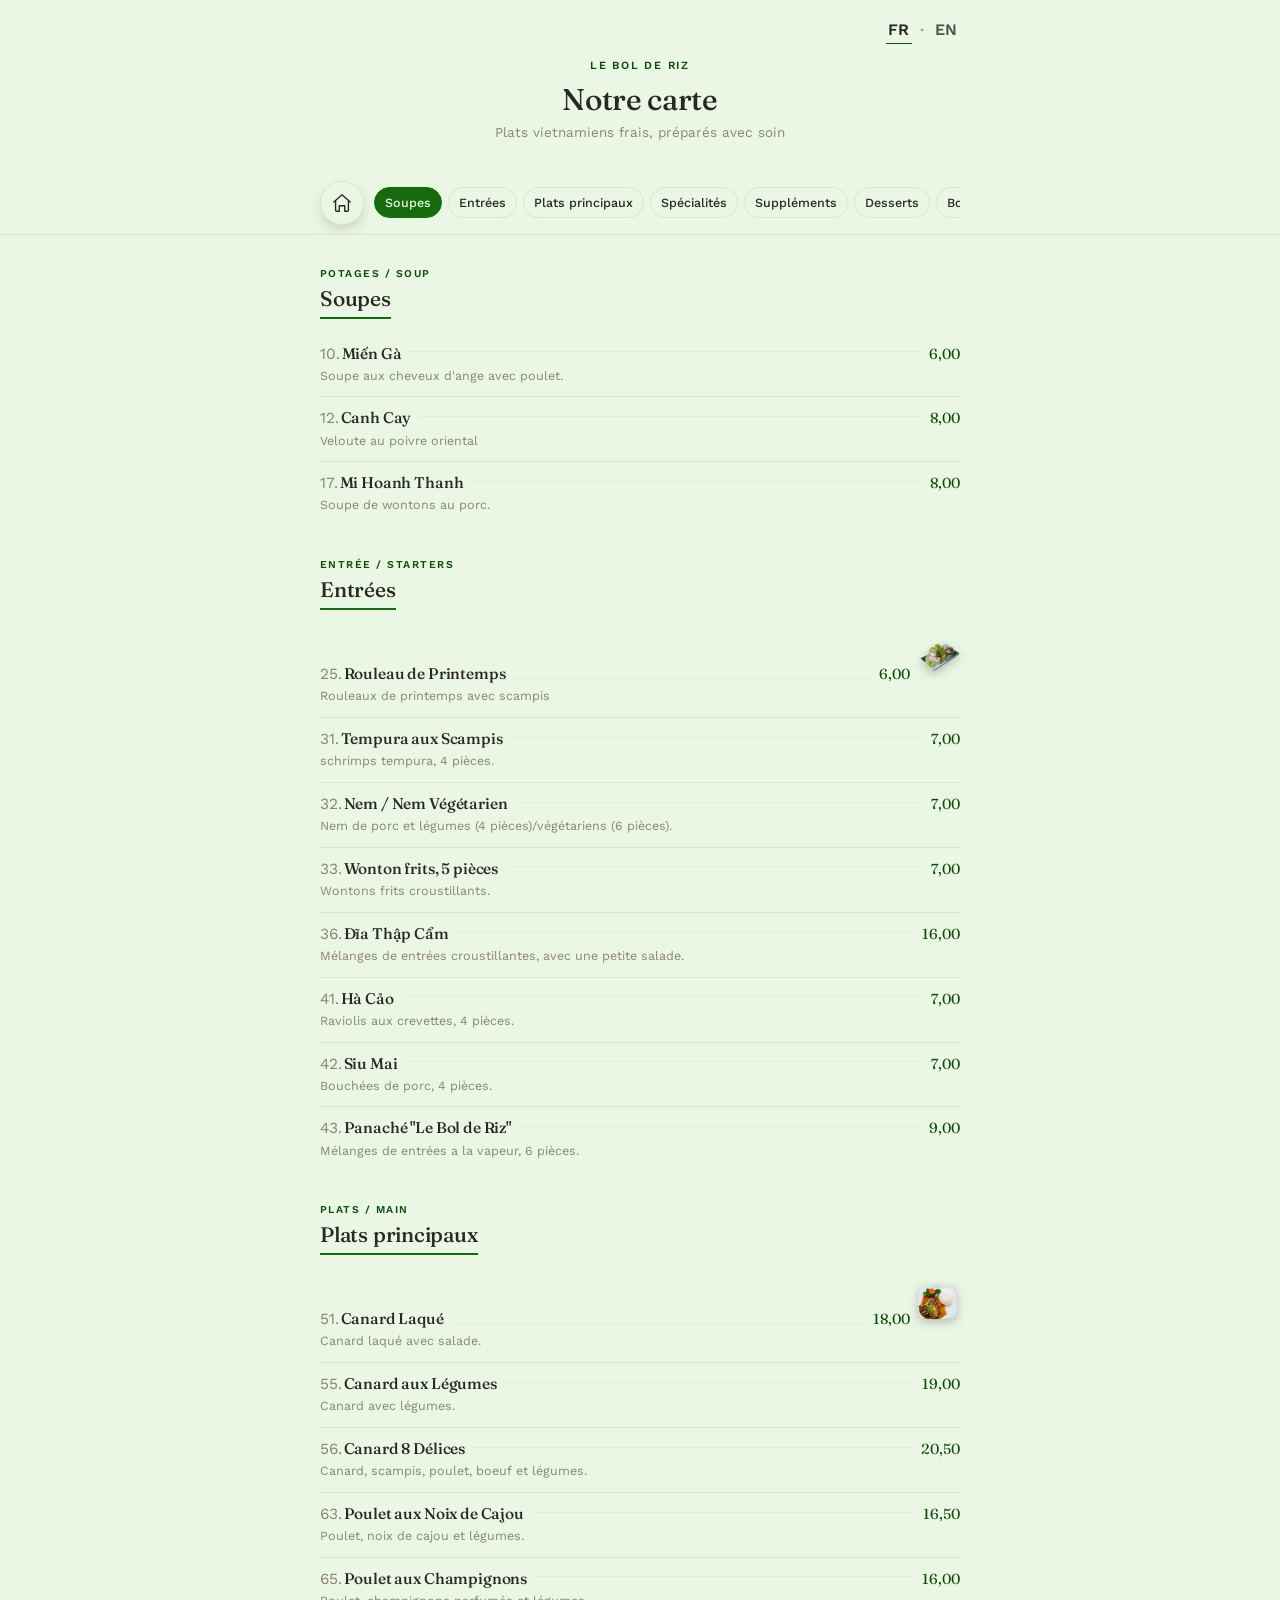
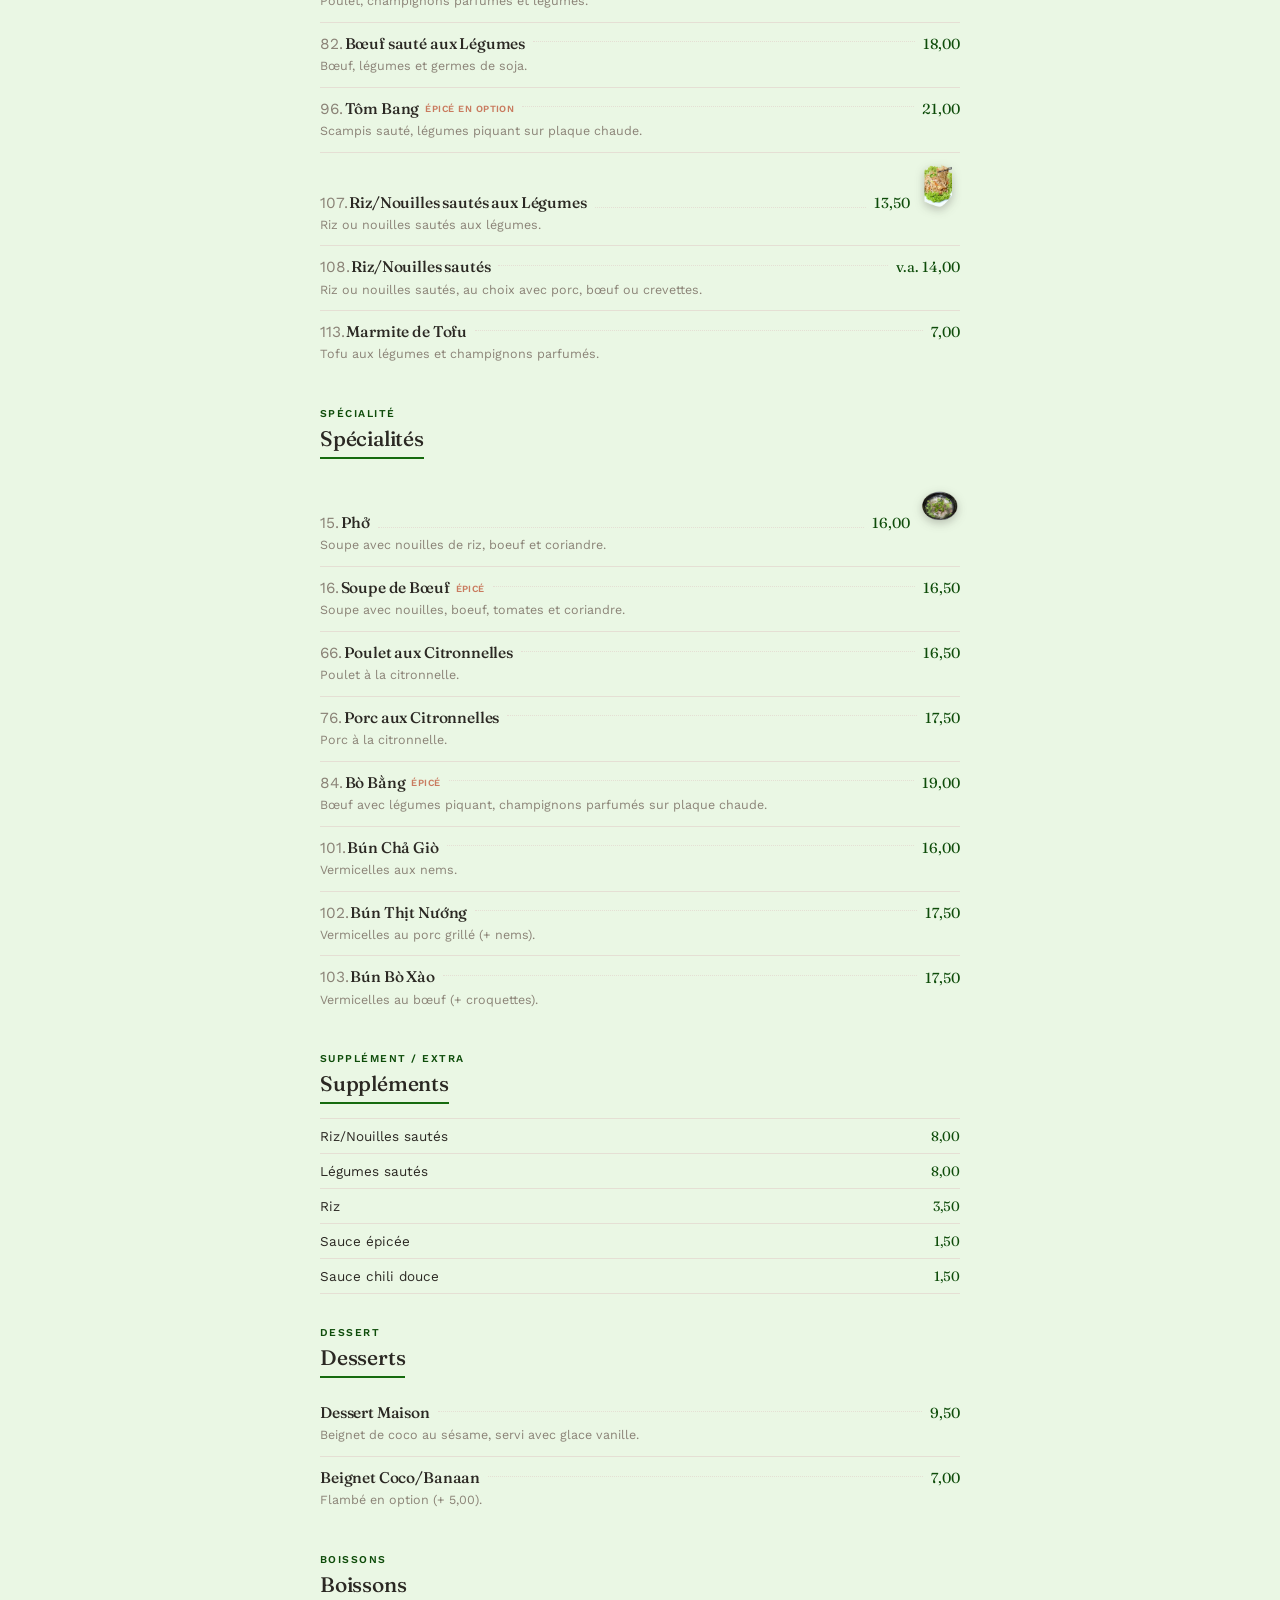
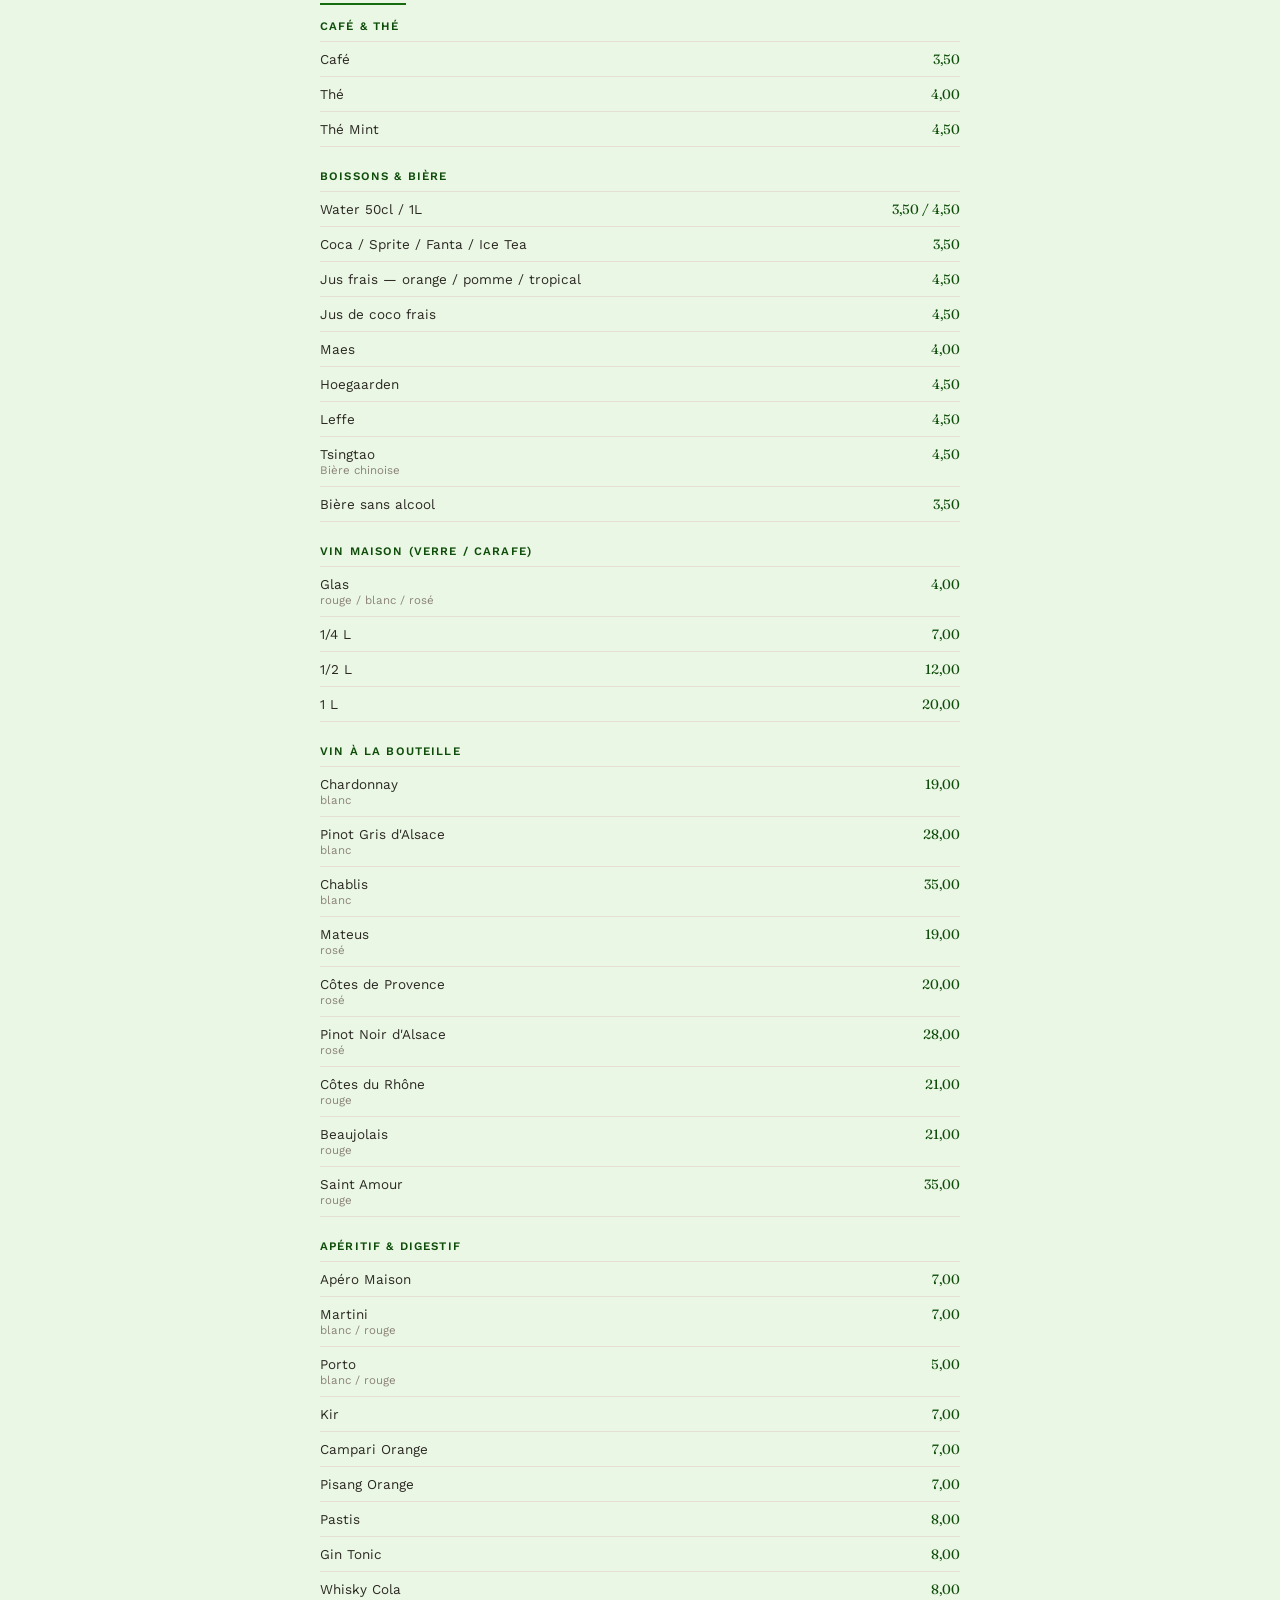
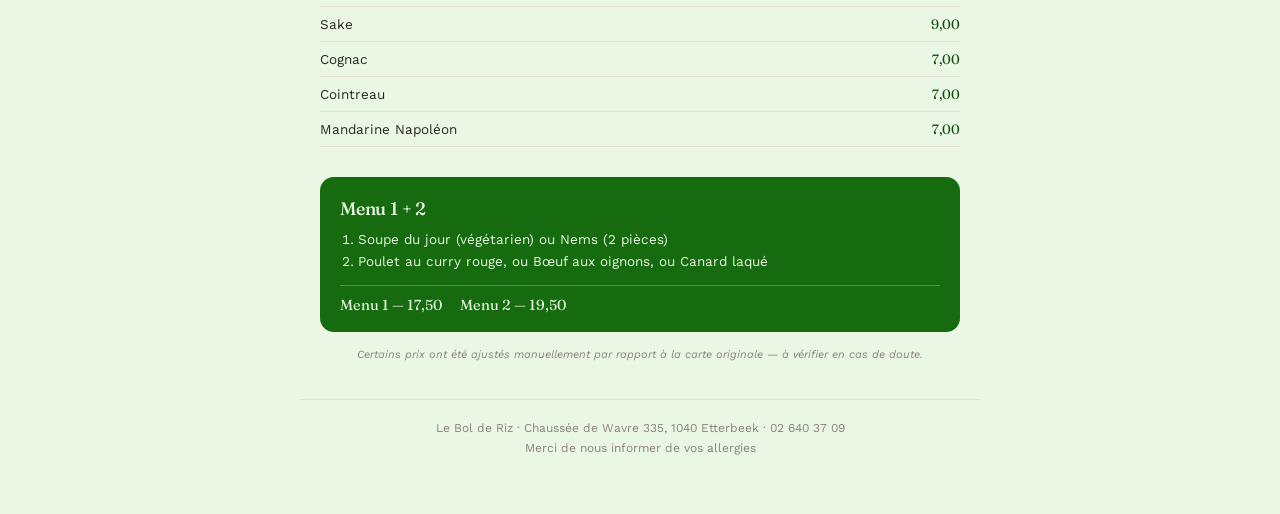
==== commit 5cba2834: "Positie verplaatsing soep en starters" ====
--- a/menu.html
+++ b/menu.html
@@ -641,8 +641,8 @@
         </svg>
       </a>
       <div class="cat-nav-inner" id="catNav">
-        <a href="#voorgerechten" class="active" data-i18n="cat-starters">Entrées</a>
-        <a href="#soepen" data-i18n="cat-soups">Soupes</a>
+        <a href="#soepen" class="active" data-i18n="cat-soups">Soupes</a>
+        <a href="#voorgerechten" data-i18n="cat-starters">Entrées</a>
         <a href="#hoofdgerechten" data-i18n="cat-mains">Plats principaux</a>
         <a href="#specialites" data-i18n="cat-specials">Spécialités</a>
         <a href="#extras" data-i18n="cat-extras">Suppléments</a>
@@ -700,6 +700,45 @@
        nooit vertaald, dat blijft altijd hetzelfde.
        ============================================================ -->
 
+  <section class="category" id="soepen">
+    <div class="category-head">
+      <span class="kicker">Potages / Soup</span>
+      <h2 data-i18n="cat-soups">Soupes</h2>
+    </div>
+
+    <div class="dish-list">
+
+      <div class="dish-row">
+        <div class="dish-name-line">
+          <h3 class="dish-title"><span class="dish-num">10.</span>Miến Gà</h3>
+          <span class="leader"></span>
+          <span class="dish-price">6,00</span>
+        </div>
+        <p class="dish-desc" data-i18n="desc-mienga">Soupe aux cheveux d'ange avec poulet.</p>
+      </div>
+
+      <div class="dish-row">
+        <div class="dish-name-line">
+          <h3 class="dish-title"><span class="dish-num">12.</span>Canh Cay</h3>
+          <span class="leader"></span>
+          <span class="dish-price">8,00</span>
+        </div>
+        <p class="dish-desc" data-i18n="desc-canhcay">Veloute au poivre oriental</p>
+      </div>
+
+      <div class="dish-row">
+        <div class="dish-name-line">
+          <h3 class="dish-title"><span class="dish-num">17.</span>Mi Hoanh Thanh</h3>
+          <span class="leader"></span>
+          <span class="dish-price">8,00</span>
+        </div>
+        <p class="dish-desc" data-i18n="desc-mihoanh">Soupe de wontons au porc.</p>
+      </div>
+
+    </div>
+  </section>
+
+
   <section class="category" id="voorgerechten">
     <div class="category-head">
       <span class="kicker">Entrée / Starters</span>
@@ -796,45 +835,6 @@
   </section>
 
   <!-- ============  EINDE HERBRUIKBAAR CATEGORIE-BLOK  ============ -->
-
-
-  <section class="category" id="soepen">
-    <div class="category-head">
-      <span class="kicker">Potages / Soup</span>
-      <h2 data-i18n="cat-soups">Soupes</h2>
-    </div>
-
-    <div class="dish-list">
-
-      <div class="dish-row">
-        <div class="dish-name-line">
-          <h3 class="dish-title"><span class="dish-num">10.</span>Miến Gà</h3>
-          <span class="leader"></span>
-          <span class="dish-price">6,00</span>
-        </div>
-        <p class="dish-desc" data-i18n="desc-mienga">Soupe aux cheveux d'ange avec poulet.</p>
-      </div>
-
-      <div class="dish-row">
-        <div class="dish-name-line">
-          <h3 class="dish-title"><span class="dish-num">12.</span>Canh Cay</h3>
-          <span class="leader"></span>
-          <span class="dish-price">8,00</span>
-        </div>
-        <p class="dish-desc" data-i18n="desc-canhcay">Veloute au poivre oriental</p>
-      </div>
-
-      <div class="dish-row">
-        <div class="dish-name-line">
-          <h3 class="dish-title"><span class="dish-num">17.</span>Mi Hoanh Thanh</h3>
-          <span class="leader"></span>
-          <span class="dish-price">8,00</span>
-        </div>
-        <p class="dish-desc" data-i18n="desc-mihoanh">Soupe de wontons au porc.</p>
-      </div>
-
-    </div>
-  </section>
 
 
   <section class="category" id="hoofdgerechten">
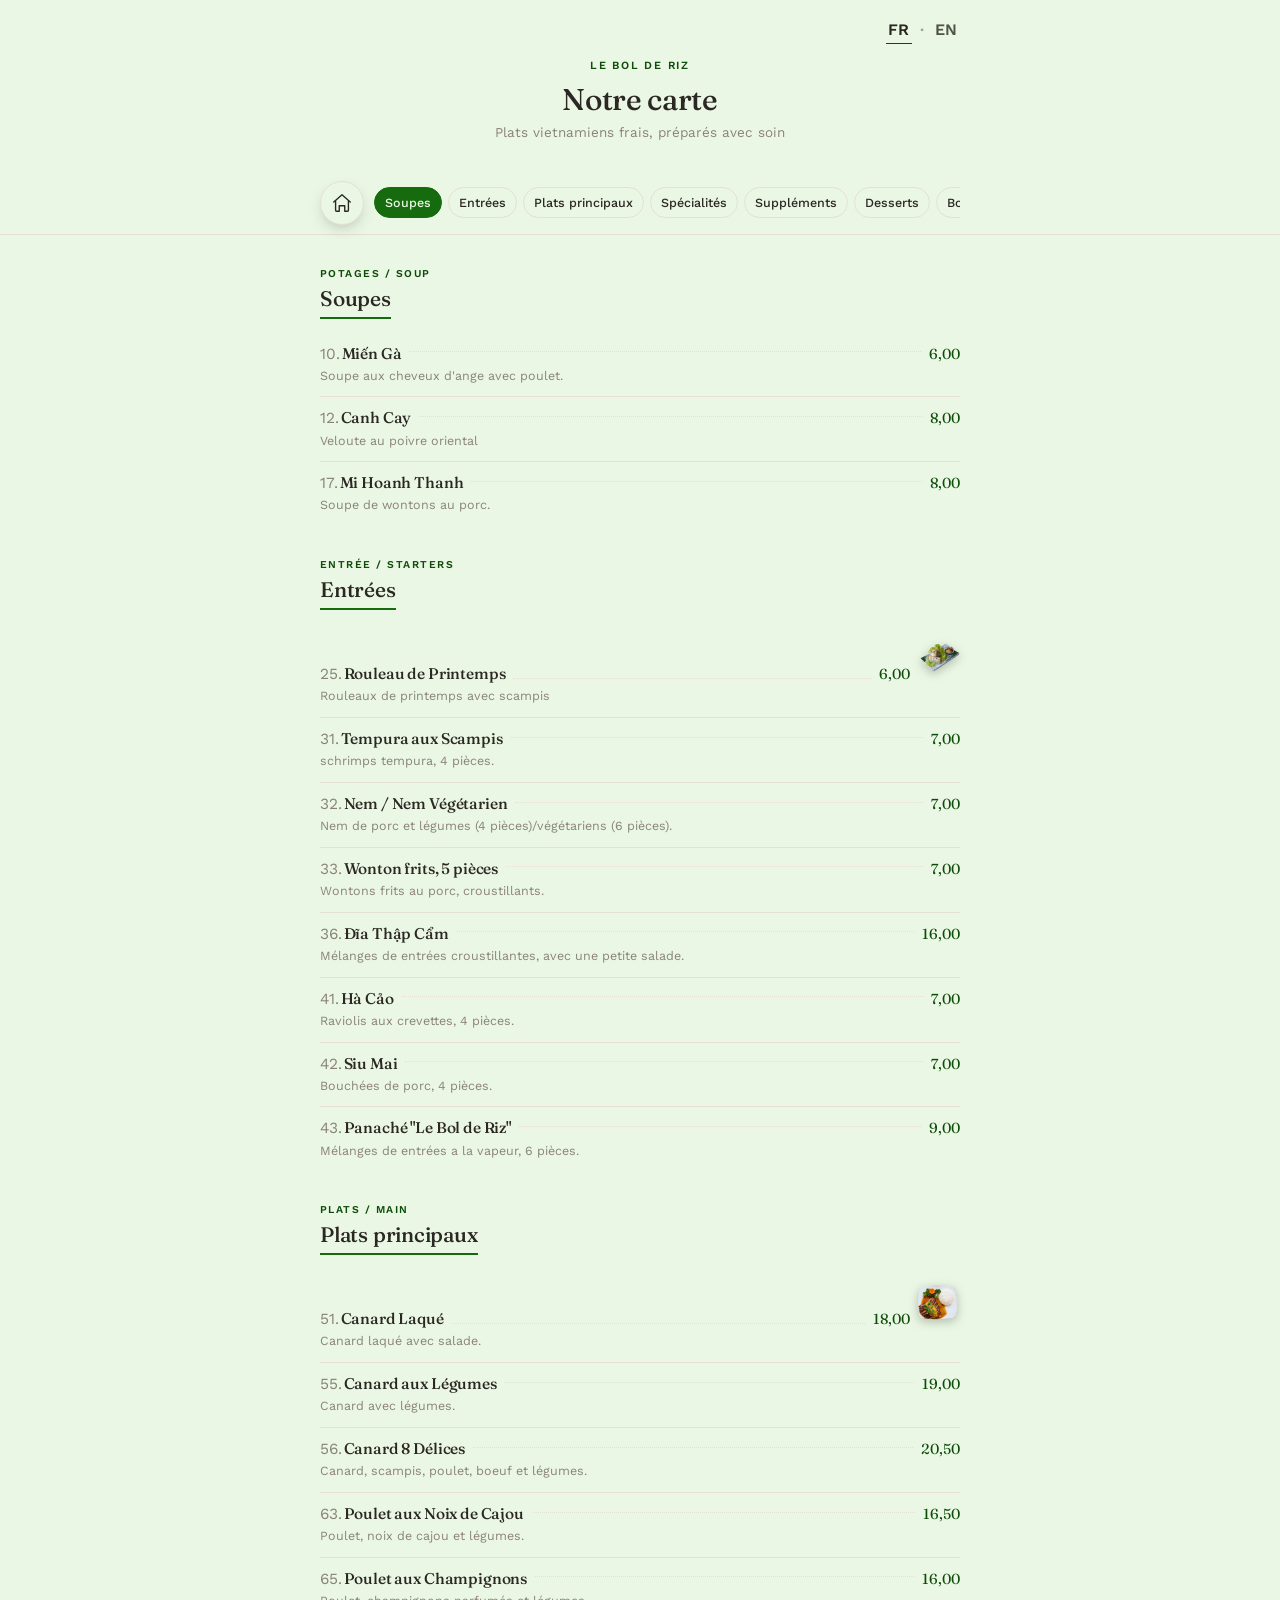
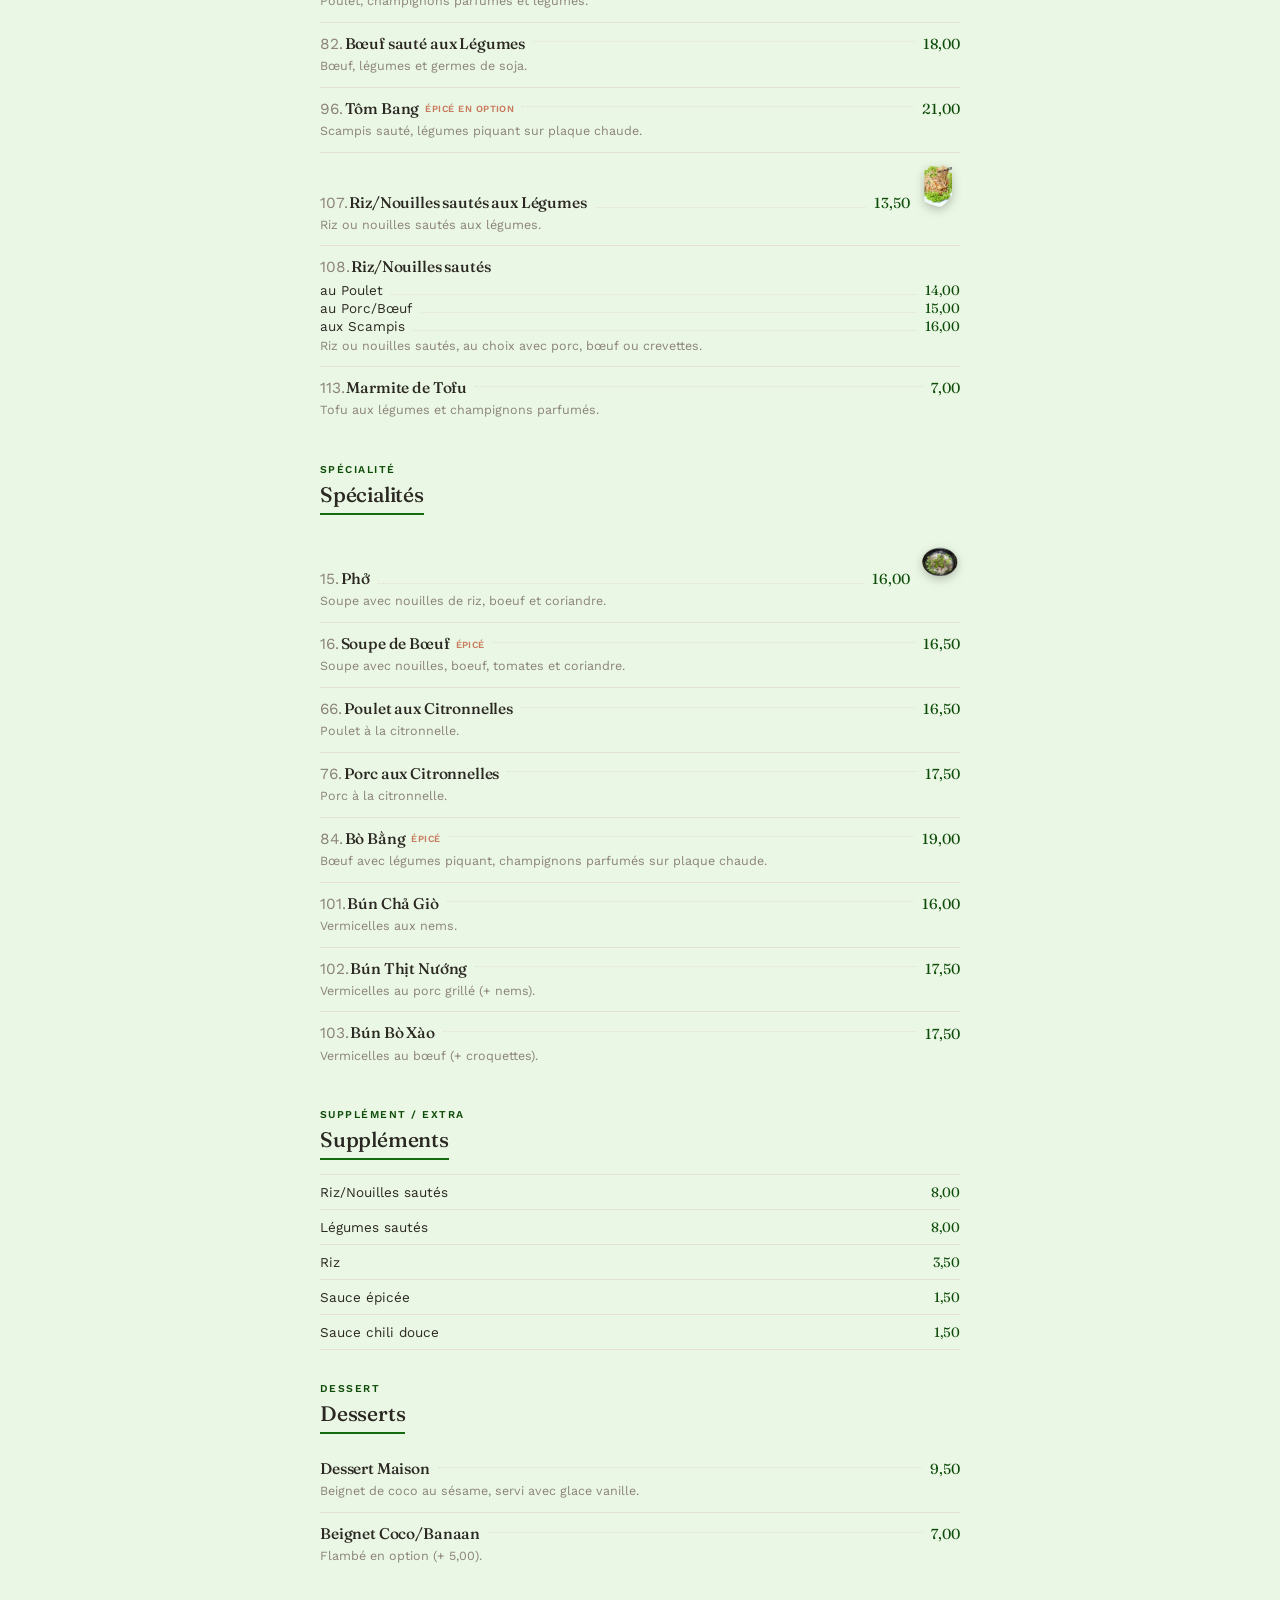
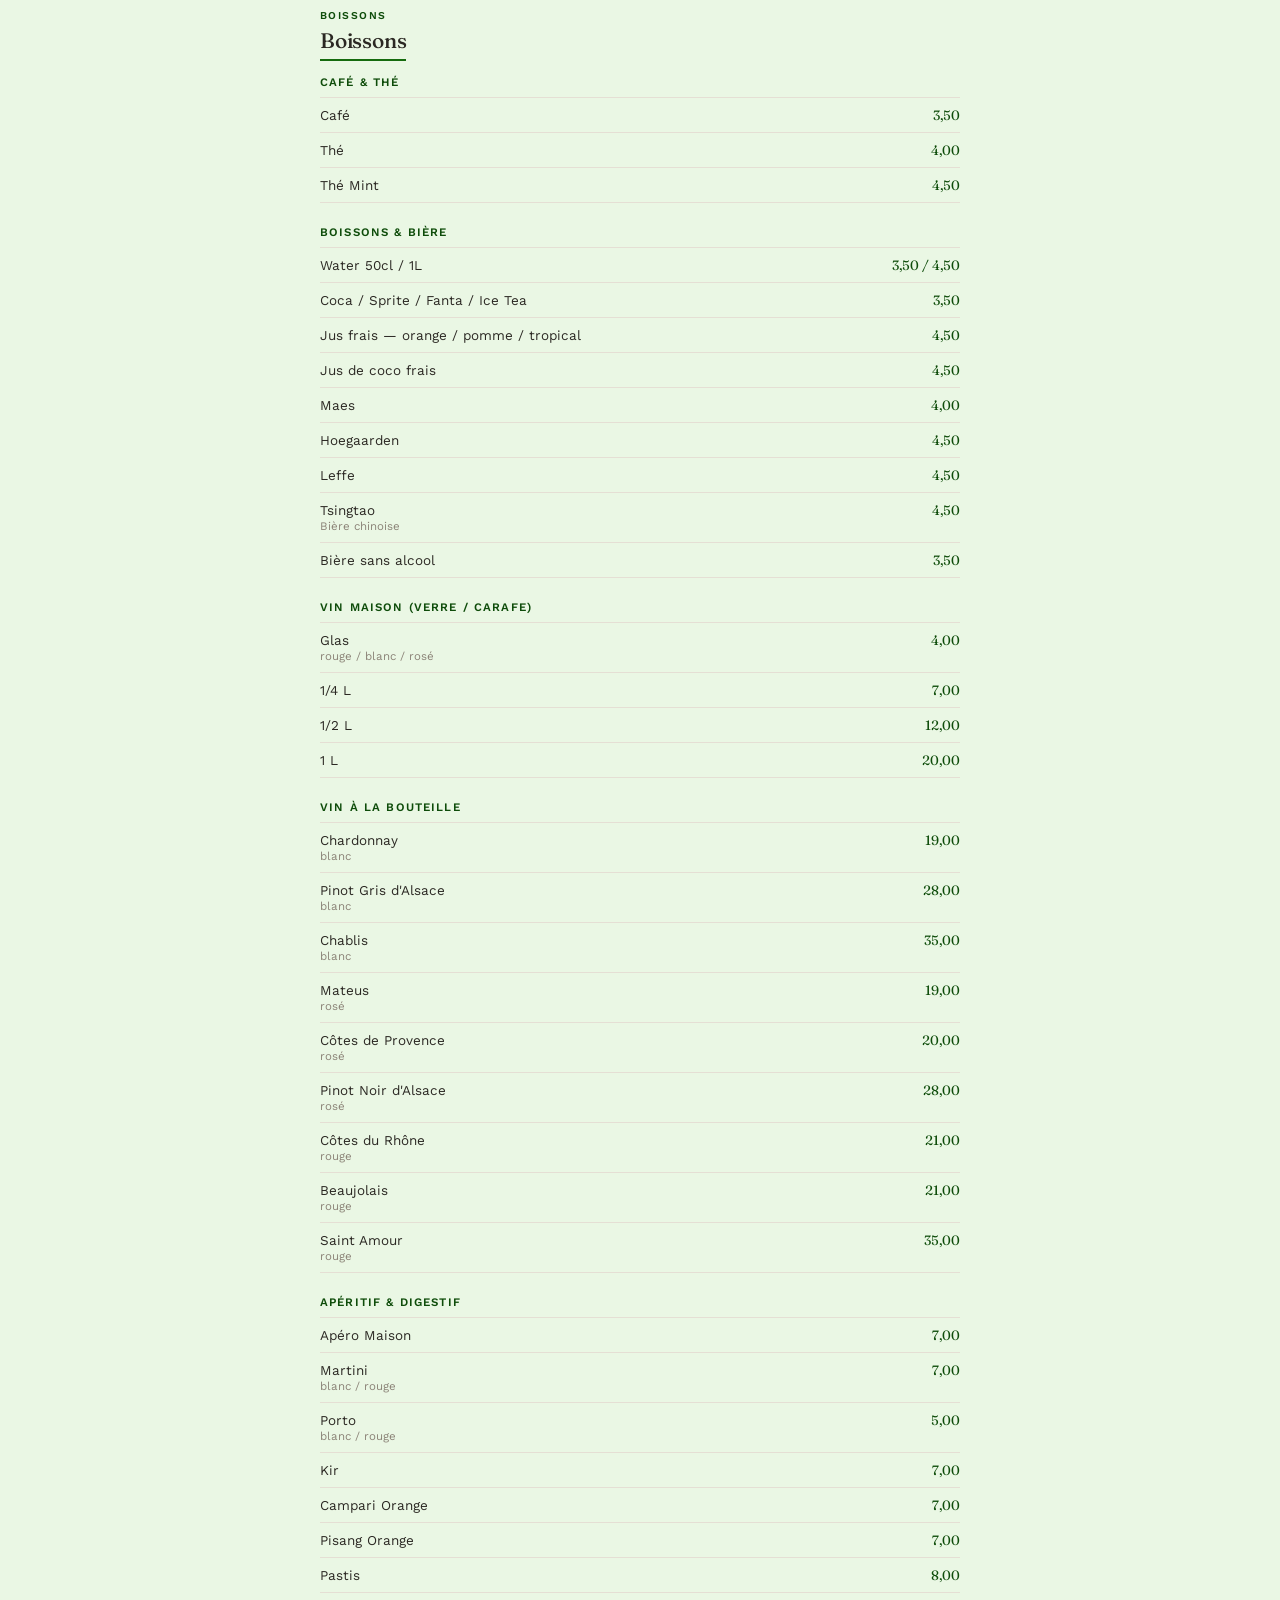
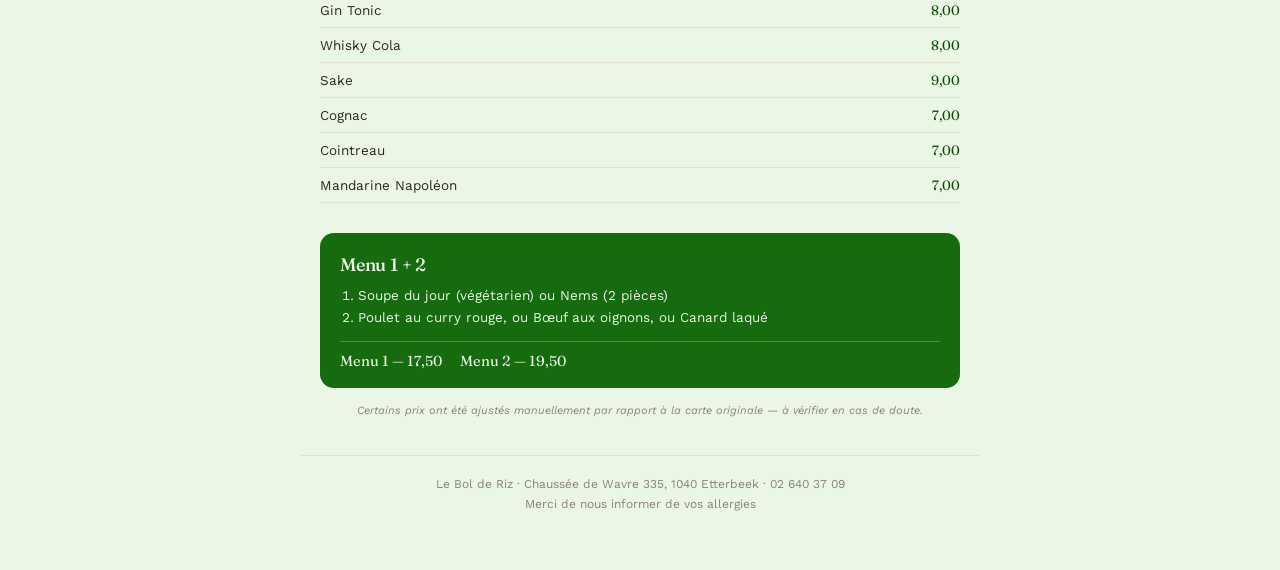
==== commit f475276d: "Slogan verplaatst en menu aangepast" ====
--- a/menu.html
+++ b/menu.html
@@ -274,6 +274,32 @@
     font-weight: 600;
     color: var(--terracotta);
     white-space: nowrap;
+  }
+
+  /* ============================================
+     VARIANTENLIJST — meerdere prijsopties onder één
+     gerecht (bv. "au poulet / au porc-bœuf / aux
+     scampis" met elk een eigen prijs), in dezelfde
+     stippellijn-stijl als de rest van de kaart.
+     ============================================ */
+  .dish-variant-list{
+    display: flex;
+    flex-direction: column;
+    gap: 2px;
+    margin-top: 4px;
+  }
+  .dish-variant{
+    display: flex;
+    align-items: baseline;
+    gap: 6px;
+    font-size: 13.5px;
+    color: var(--text);
+  }
+  .dish-variant .leader{
+    margin: 0 2px 3px;
+  }
+  .dish-variant .dish-price{
+    font-size: 13.5px;
   }
 
   /* ============================================
@@ -792,7 +818,7 @@
           <span class="leader"></span>
           <span class="dish-price">7,00</span>
         </div>
-        <p class="dish-desc" data-i18n="desc-wonton">Wontons frits croustillants.</p>
+        <p class="dish-desc" data-i18n="desc-wonton">Wontons frits au porc, croustillants.</p>
       </div>
 
       <div class="dish-row">
@@ -945,8 +971,23 @@
       <div class="dish-row">
         <div class="dish-name-line">
           <h3 class="dish-title"><span class="dish-num">108.</span>Riz/Nouilles sautés</h3>
-          <span class="leader"></span>
-          <span class="dish-price">v.a. 14,00</span>
+        </div>
+        <div class="dish-variant-list">
+          <div class="dish-variant">
+            <span>au Poulet</span>
+            <span class="leader"></span>
+            <span class="dish-price">14,00</span>
+          </div>
+          <div class="dish-variant">
+            <span>au Porc/Bœuf</span>
+            <span class="leader"></span>
+            <span class="dish-price">15,00</span>
+          </div>
+          <div class="dish-variant">
+            <span>aux Scampis</span>
+            <span class="leader"></span>
+            <span class="dish-price">16,00</span>
+          </div>
         </div>
         <p class="dish-desc" data-i18n="desc-rizsautes">Riz ou nouilles sautés, au choix avec porc, bœuf ou crevettes.</p>
       </div>
@@ -1249,7 +1290,7 @@
         "desc-hacao": "Raviolis aux crevettes, 4 pièces.",
         "desc-siumai": "Bouchées de porc, 4 pièces.",
         "desc-panache": "Mélanges de entrées a la vapeur, 6 pièces.",
-        "desc-wonton": "Wontons frits croustillants.",
+        "desc-wonton": "Wontons frits au porc, croustillants.",
         "desc-dia": "Mélanges de entrées croustillantes, avec une petite salade.",
         "desc-mihoanh": "Soupe de wontons au porc.",
         "desc-pho": "Soupe avec nouilles de riz, boeuf et coriandre.",
@@ -1316,7 +1357,7 @@
         "desc-hacao": "Shrimp dumplings, 4 pieces.",
         "desc-siumai": "Pork dumplings, 4 pieces.",
         "desc-panache": "Assortment of steamed starters, 6 pieces.",
-        "desc-wonton": "Crispy fried wontons.",
+        "desc-wonton": "Crispy fried pork wontons.",
         "desc-dia": "Assortment of crispy starters, with a small salad.",
         "desc-mihoanh": "Wonton soup with pork.",
         "desc-pho": "Soup with rice noodles, beef and coriander.",
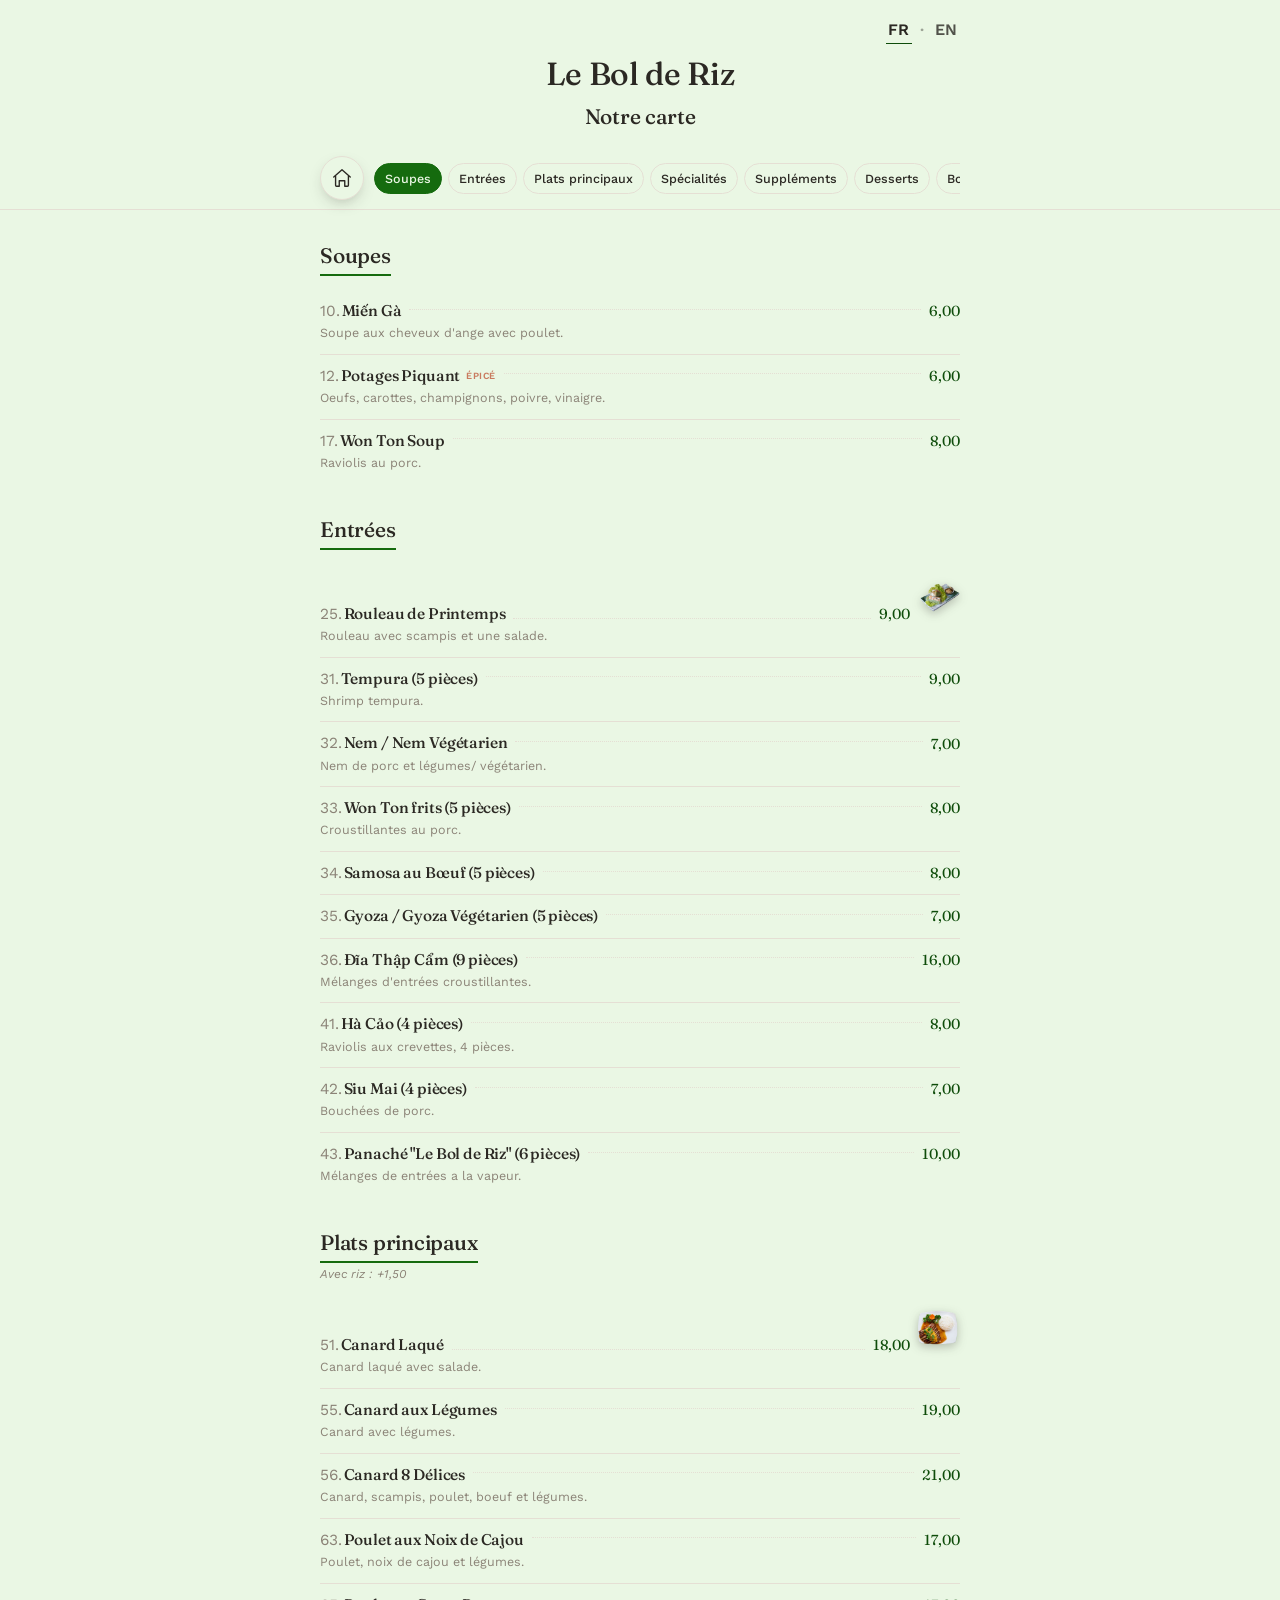
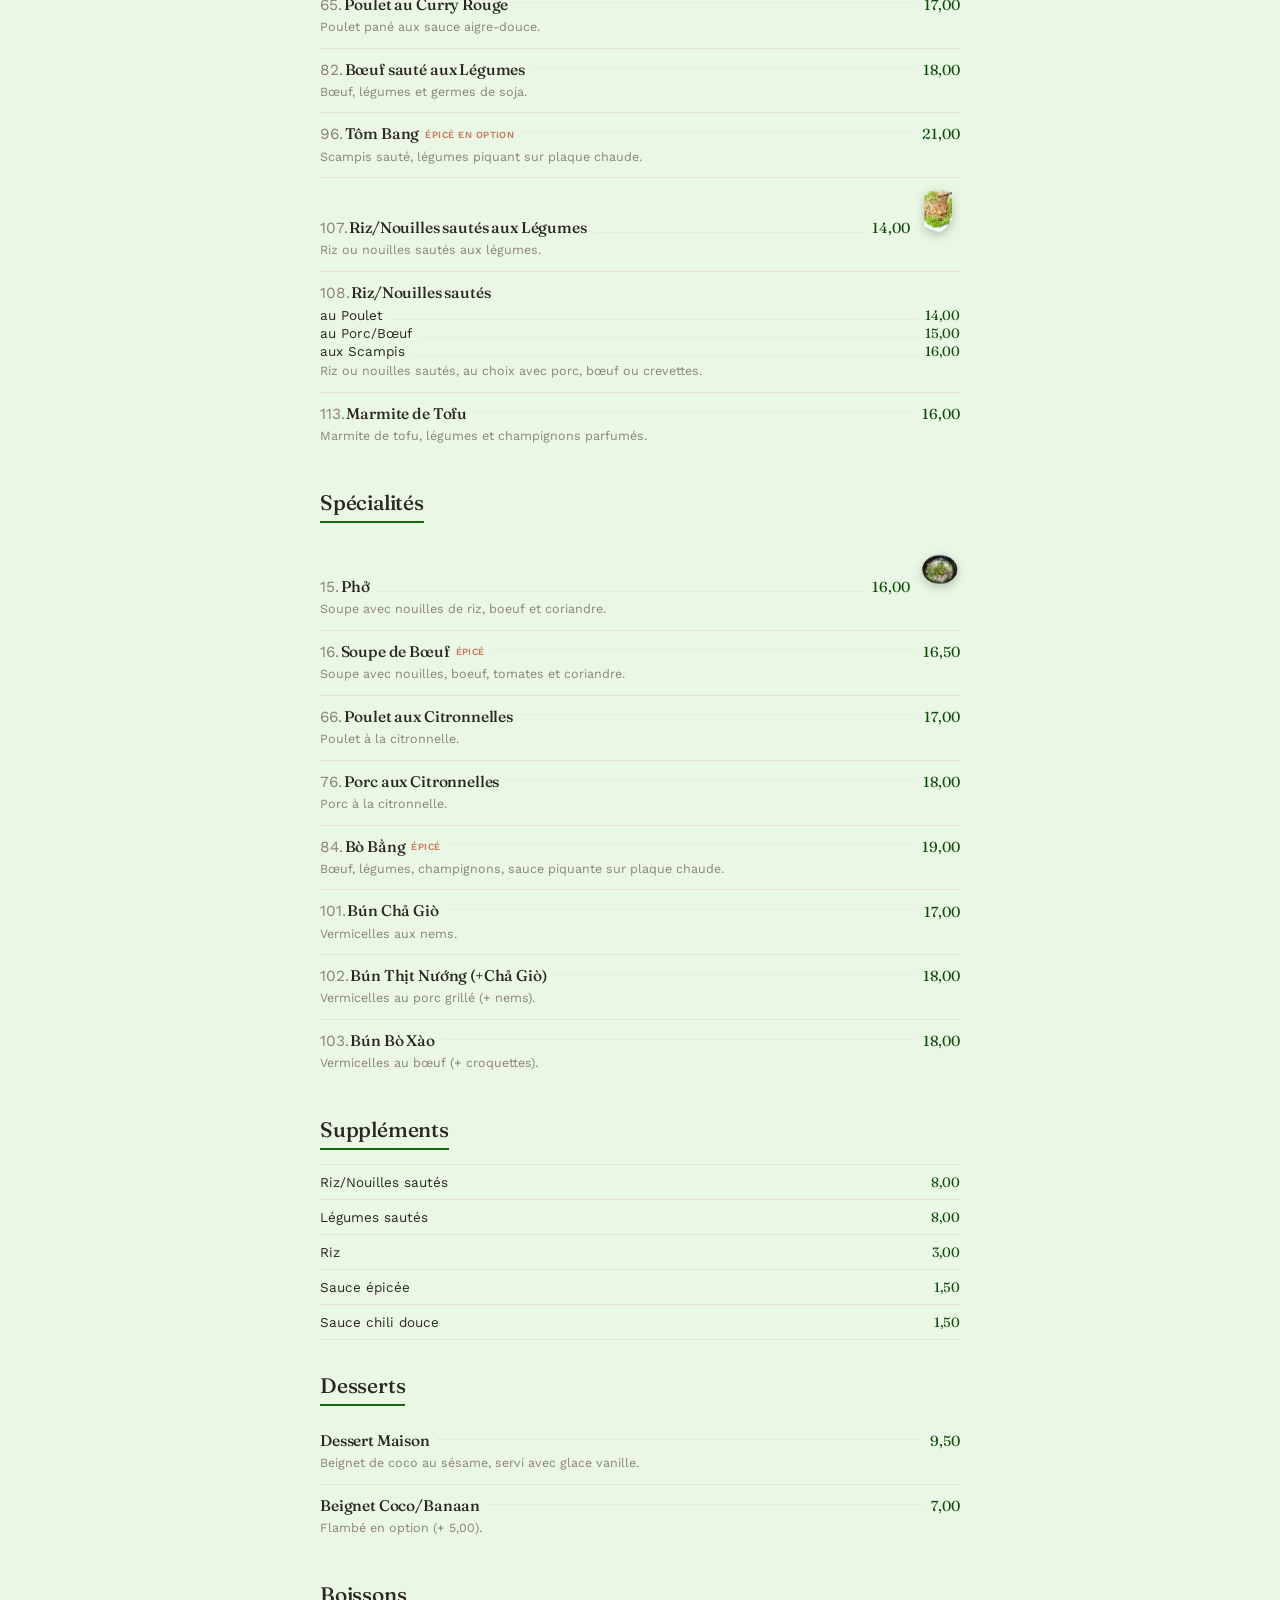
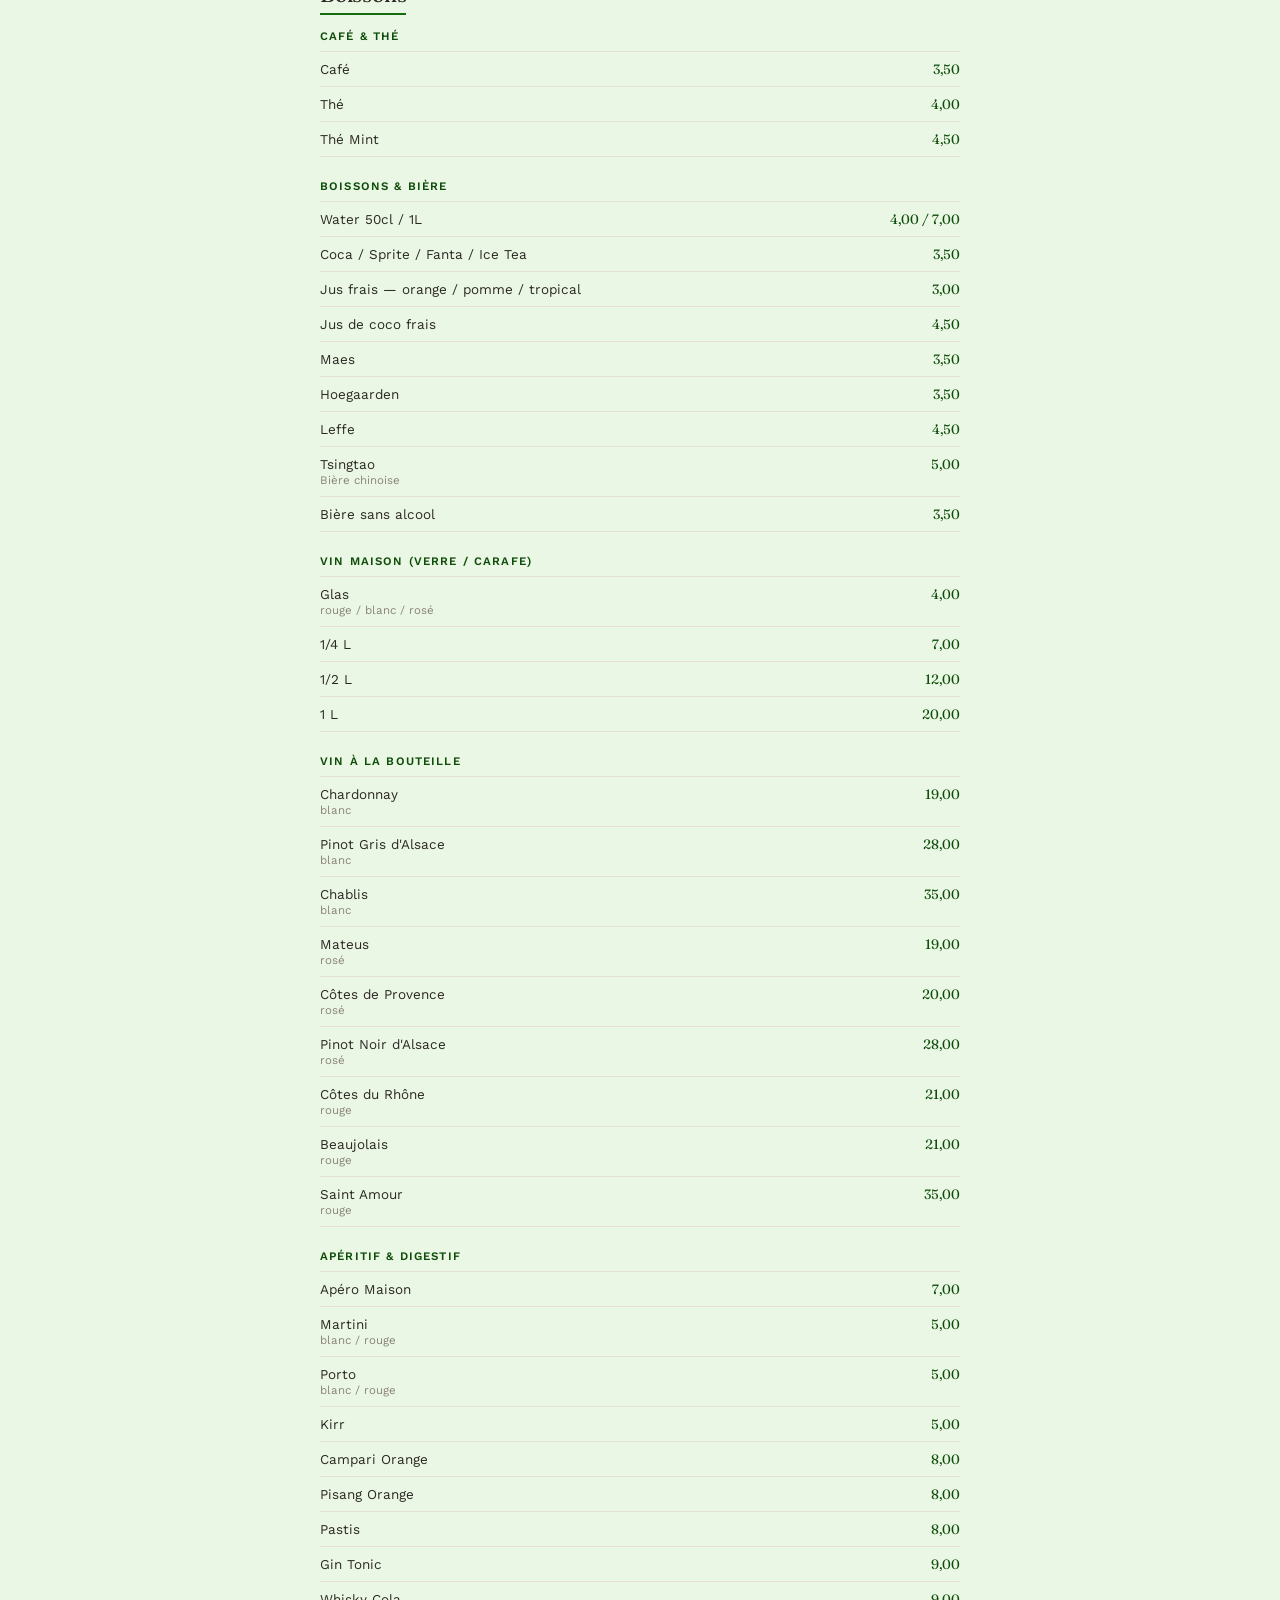
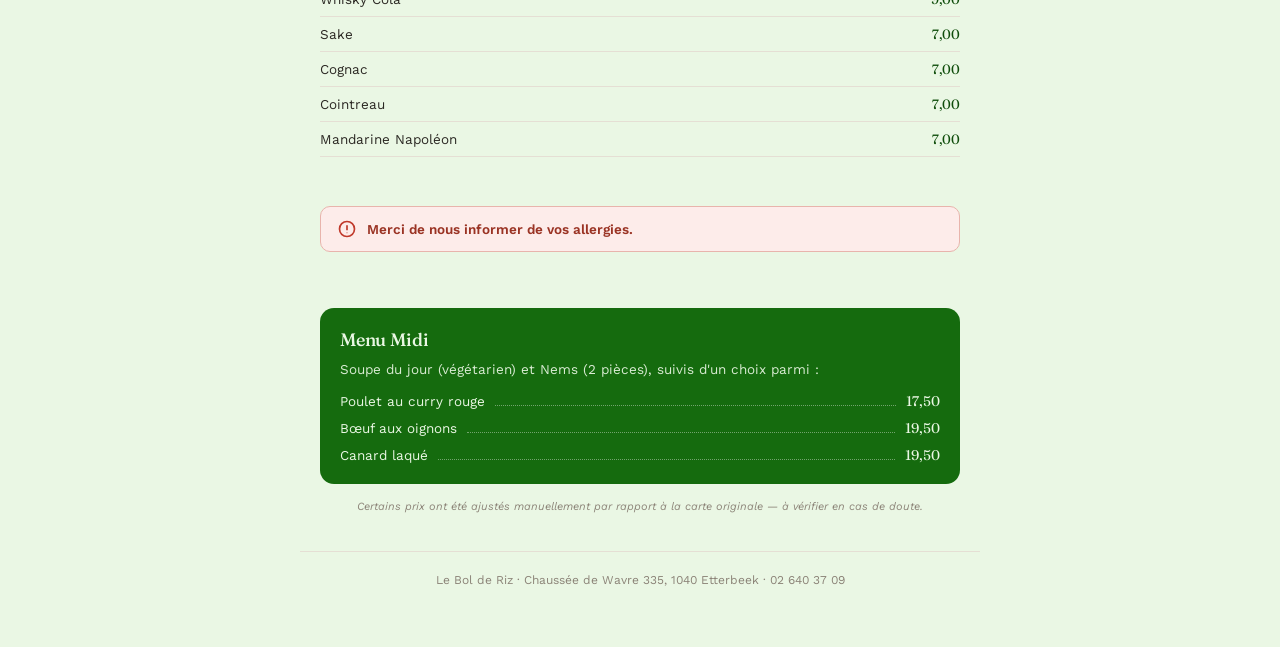
==== commit 833d02ae: "Menu update" ====
--- a/menu.html
+++ b/menu.html
@@ -99,21 +99,18 @@
     text-align: center;
   }
   .menu-header .eyebrow{
+    display: block;
+    font-family: 'Fraunces', serif;
+    font-weight: 500;
+    font-size: 32px;
+    letter-spacing: -0.01em;
+    color: var(--text);
+  }
+  .menu-header h1{
     display: inline-block;
-    font-size: 11px;
-    letter-spacing: 0.16em;
-    text-transform: uppercase;
-    color: var(--accent-ink);
-    font-weight: 600;
-  }
-  .menu-header h1{
-    font-size: 30px;
-    margin-top: 8px;
-  }
-  .menu-header p{
-    margin-top: 6px;
-    color: var(--muted);
-    font-size: 13.5px;
+    font-size: 21px;
+    font-weight: 500;
+    margin-top: 10px;
   }
 
   /* ============================================
@@ -200,20 +197,19 @@
   .category-head{
     margin-bottom: 14px;
   }
-  .kicker{
-    display: block;
-    font-size: 10.5px;
-    letter-spacing: 0.14em;
-    text-transform: uppercase;
-    color: var(--accent-ink);
-    font-weight: 600;
-    margin-bottom: 5px;
-  }
   .category-head h2{
     display: inline-block;
     font-size: 21px;
     padding-bottom: 6px;
     border-bottom: 2px solid var(--accent);
+  }
+
+  .category-note{
+    display: block;
+    font-size: 12px;
+    color: var(--muted);
+    font-style: italic;
+    margin-top: 4px;
   }
 
   /* ============================================
@@ -576,6 +572,35 @@
   }
 
   /* ============================================
+     ALLERGIE-WAARSCHUWING
+     ============================================ */
+  .allergy-notice{
+    max-width: var(--max-width);
+    margin: 24px auto 0;
+    padding: 12px 20px;
+  }
+  .allergy-notice p{
+    display: flex;
+    align-items: center;
+    gap: 10px;
+    background: #FDECEA;
+    border: 1px solid #E8B4AC;
+    border-radius: 10px;
+    padding: 12px 16px;
+    color: #9A3324;
+    font-size: 13.5px;
+    font-weight: 600;
+  }
+  .allergy-notice svg{
+    flex: 0 0 auto;
+    width: 20px;
+    height: 20px;
+    stroke: #C0392B;
+    fill: none;
+    stroke-width: 2;
+  }
+
+  /* ============================================
      LUNCHFORMULE-KAART
      ============================================ */
   .formule-box{
@@ -593,11 +618,11 @@
     font-size: 18px;
     margin-bottom: 8px;
   }
-  .formule-card ol{
+  .formule-intro{
+    font-size: 13.5px;
+    line-height: 1.5;
     margin: 0 0 12px;
-    padding-left: 18px;
-    font-size: 13.5px;
-    line-height: 1.65;
+    opacity: 0.92;
   }
   .formule-card .prices{
     display: flex;
@@ -606,6 +631,29 @@
     font-size: 14.5px;
     border-top: 1px solid rgba(241,255,239,0.25);
     padding-top: 10px;
+  }
+  .formule-list{
+    display: flex;
+    flex-direction: column;
+    gap: 6px;
+  }
+  .formule-row{
+    display: flex;
+    align-items: baseline;
+    gap: 8px;
+    font-size: 13.5px;
+    line-height: 1.5;
+  }
+  .formule-row .fleader{
+    flex: 1 1 auto;
+    min-width: 8px;
+    border-bottom: 1px dotted rgba(253,251,250,0.4);
+    margin: 0 2px 3px;
+  }
+  .formule-row .fprice{
+    font-family: 'Fraunces', serif;
+    font-size: 14px;
+    white-space: nowrap;
   }
 
   /* ============================================
@@ -647,7 +695,6 @@
   <header class="menu-header">
     <div class="eyebrow">Le Bol de Riz</div>
     <h1 data-i18n="headerTitle">Notre carte</h1>
-    <p data-i18n="headerSub">Plats vietnamiens frais, préparés avec soin</p>
   </header>
 
   <!-- ============================================
@@ -679,56 +726,8 @@
   </nav>
 
 
-  <!-- ============================================================
-       ================  HERBRUIKBAAR CATEGORIE-BLOK  ================
-       Kopieer alles tussen <section class="category" ...> en </section>
-       om een nieuwe categorie toe te voegen.
-
-       GEWONE RIJ (geen foto, geen nummer):
-         <div class="dish-row">
-           <div class="dish-name-line">
-             <h3 class="dish-title">Naam</h3>
-             <span class="leader"></span>
-             <span class="dish-price">€0,00</span>
-           </div>
-           <p class="dish-desc" data-i18n="desc-key">Description.</p>
-         </div>
-
-       UITGELICHTE RIJ MET STICKER/THUMBNAIL (klikbaar → lightbox
-       met volledige foto + naam + FR/EN omschrijving). Op desktop
-       staat dit compact op één regel (naam — stippellijn — prijs —
-       kleine foto), beschrijving eronder — .price-photo is daar
-       onzichtbaar voor de layout (display: contents). Op mobiel
-       (< 768px) wordt .price-photo een vast blokje dat rechts
-       "float"; de titel wrapt daar altijd netjes omheen, ook als
-       hij (zoals "Riz/Nouilles sautés aux Légumes") over twee
-       regels valt — de foto blijft dus altijd op dezelfde vaste
-       plek staan en kan nooit meer verspringen. Let op de volgorde:
-       .price-photo staat als EERSTE element vóór de titel in de
-       HTML, dat is nodig voor het float-gedrag op mobiel:
-         <div class="dish-row">
-           <div class="menu-item-content">
-             <div class="price-photo">
-               <span class="dish-price">€0,00</span>
-               <button class="sticker-trigger" data-img="assets/dishX.png" data-title="..." data-fr="..." data-en="...">
-                 <img class="sticker-img" src="assets/dishX-bg.png" alt="">
-               </button>
-             </div>
-             <h3 class="dish-title">Naam</h3>
-             <span class="leader"></span>
-             <span class="mobile-break" aria-hidden="true"></span>
-             <p class="dish-desc" data-i18n="desc-key">Description.</p>
-           </div>
-         </div>
-
-       Let op: data-i18n-namen zijn puur voor de FR/EN taalwissel van
-       de site — de dish-titel zelf (Vietnamese/Franse naam) wordt
-       nooit vertaald, dat blijft altijd hetzelfde.
-       ============================================================ -->
-
   <section class="category" id="soepen">
     <div class="category-head">
-      <span class="kicker">Potages / Soup</span>
       <h2 data-i18n="cat-soups">Soupes</h2>
     </div>
 
@@ -745,20 +744,21 @@
 
       <div class="dish-row">
         <div class="dish-name-line">
-          <h3 class="dish-title"><span class="dish-num">12.</span>Canh Cay</h3>
+          <h3 class="dish-title"><span class="dish-num">12.</span>Potages Piquant</h3>
+          <span class="spicy-tag" data-i18n="spicy-pittig">Épicé</span>
+          <span class="leader"></span>
+          <span class="dish-price">6,00</span>
+        </div>
+        <p class="dish-desc" data-i18n="desc-canhcay">Oeufs, carottes, champignons, poivre, vinaigre.</p>
+      </div>
+
+      <div class="dish-row">
+        <div class="dish-name-line">
+          <h3 class="dish-title"><span class="dish-num">17.</span>Won Ton Soup</h3>
           <span class="leader"></span>
           <span class="dish-price">8,00</span>
         </div>
-        <p class="dish-desc" data-i18n="desc-canhcay">Veloute au poivre oriental</p>
-      </div>
-
-      <div class="dish-row">
-        <div class="dish-name-line">
-          <h3 class="dish-title"><span class="dish-num">17.</span>Mi Hoanh Thanh</h3>
-          <span class="leader"></span>
-          <span class="dish-price">8,00</span>
-        </div>
-        <p class="dish-desc" data-i18n="desc-mihoanh">Soupe de wontons au porc.</p>
+        <p class="dish-desc" data-i18n="desc-mihoanh">Raviolis au porc.</p>
       </div>
 
     </div>
@@ -767,7 +767,6 @@
 
   <section class="category" id="voorgerechten">
     <div class="category-head">
-      <span class="kicker">Entrée / Starters</span>
       <h2 data-i18n="cat-starters">Entrées</h2>
     </div>
 
@@ -777,12 +776,12 @@
       <div class="dish-row">
         <div class="menu-item-content">
           <div class="price-photo">
-            <span class="dish-price">6,00</span>
+            <span class="dish-price">9,00</span>
             <button class="sticker-trigger"
                     data-img="assets/dish1.png"
                     data-title="Rouleau de Printemps"
-                    data-fr="Rouleaux de printemps frais aux crevettes."
-                    data-en="Fresh spring rolls with shrimp."
+                    data-fr="Rouleau avec scampis et une salade."
+                    data-en="Fresh rolls with shrimp and salad."
                     aria-label="Voir la photo de Rouleau de Printemps">
               <img class="sticker-img" src="assets/dish1-bg.png" alt="">
             </button>
@@ -790,83 +789,97 @@
           <h3 class="dish-title"><span class="dish-num">25.</span>Rouleau de Printemps</h3>
           <span class="leader"></span>
           <span class="mobile-break" aria-hidden="true"></span>
-          <p class="dish-desc" data-i18n="desc-rouleau">Rouleaux de printemps avec scampis</p>
-        </div>
-      </div>
-
-      <div class="dish-row">
-        <div class="dish-name-line">
-          <h3 class="dish-title"><span class="dish-num">31.</span>Tempura aux Scampis</h3>
+          <p class="dish-desc" data-i18n="desc-rouleau">Rouleau avec scampis et une salade.</p>
+        </div>
+      </div>
+
+      <div class="dish-row">
+        <div class="dish-name-line">
+          <h3 class="dish-title"><span class="dish-num">31.</span>Tempura (5 pièces)</h3>
+          <span class="leader"></span>
+          <span class="dish-price">9,00</span>
+        </div>
+        <p class="dish-desc" data-i18n="desc-tempura">Shrimp tempura.</p>
+      </div>
+
+      <div class="dish-row">
+        <div class="dish-name-line">
+          <h3 class="dish-title"><span class="dish-num">32.</span>Nem / Nem Végétarien</h3>
           <span class="leader"></span>
           <span class="dish-price">7,00</span>
         </div>
-        <p class="dish-desc" data-i18n="desc-tempura">schrimps tempura, 4 pièces.</p>
-      </div>
-
-      <div class="dish-row">
-        <div class="dish-name-line">
-          <h3 class="dish-title"><span class="dish-num">32.</span>Nem / Nem Végétarien</h3>
+        <p class="dish-desc" data-i18n="desc-nem">Nem de porc et légumes/ végétarien.</p>
+      </div>
+
+      <div class="dish-row">
+        <div class="dish-name-line">
+          <h3 class="dish-title"><span class="dish-num">33.</span>Won Ton frits (5 pièces)</h3>
+          <span class="leader"></span>
+          <span class="dish-price">8,00</span>
+        </div>
+        <p class="dish-desc" data-i18n="desc-wonton">Croustillantes au porc.</p>
+      </div>
+
+      <div class="dish-row">
+        <div class="dish-name-line">
+          <h3 class="dish-title"><span class="dish-num">34.</span>Samosa au Bœuf (5 pièces)</h3>
+          <span class="leader"></span>
+          <span class="dish-price">8,00</span>
+        </div>
+      </div>
+
+      <div class="dish-row">
+        <div class="dish-name-line">
+          <h3 class="dish-title"><span class="dish-num">35.</span>Gyoza / Gyoza Végétarien (5 pièces)</h3>
           <span class="leader"></span>
           <span class="dish-price">7,00</span>
         </div>
-        <p class="dish-desc" data-i18n="desc-nem">Nem de porc et légumes (4 pièces)/végétariens (6 pièces).</p>
-      </div>
-
-      <div class="dish-row">
-        <div class="dish-name-line">
-          <h3 class="dish-title"><span class="dish-num">33.</span>Wonton frits, 5 pièces</h3>
+      </div>
+
+      <div class="dish-row">
+        <div class="dish-name-line">
+          <h3 class="dish-title"><span class="dish-num">36.</span>Đĩa Thập Cẩm (9 pièces)</h3>
+          <span class="leader"></span>
+          <span class="dish-price">16,00</span>
+        </div>
+        <p class="dish-desc" data-i18n="desc-dia">Mélanges d'entrées croustillantes.</p>
+      </div>
+
+      <div class="dish-row">
+        <div class="dish-name-line">
+          <h3 class="dish-title"><span class="dish-num">41.</span>Hà Cảo (4 pièces)</h3>
+          <span class="leader"></span>
+          <span class="dish-price">8,00</span>
+        </div>
+        <p class="dish-desc" data-i18n="desc-hacao">Raviolis aux crevettes, 4 pièces.</p>
+      </div>
+
+      <div class="dish-row">
+        <div class="dish-name-line">
+          <h3 class="dish-title"><span class="dish-num">42.</span>Siu Mai (4 pièces)</h3>
           <span class="leader"></span>
           <span class="dish-price">7,00</span>
         </div>
-        <p class="dish-desc" data-i18n="desc-wonton">Wontons frits au porc, croustillants.</p>
-      </div>
-
-      <div class="dish-row">
-        <div class="dish-name-line">
-          <h3 class="dish-title"><span class="dish-num">36.</span>Đĩa Thập Cẩm</h3>
-          <span class="leader"></span>
-          <span class="dish-price">16,00</span>
-        </div>
-        <p class="dish-desc" data-i18n="desc-dia">Mélanges de entrées croustillantes, avec une petite salade.</p>
-      </div>
-
-      <div class="dish-row">
-        <div class="dish-name-line">
-          <h3 class="dish-title"><span class="dish-num">41.</span>Hà Cảo</h3>
-          <span class="leader"></span>
-          <span class="dish-price">7,00</span>
-        </div>
-        <p class="dish-desc" data-i18n="desc-hacao">Raviolis aux crevettes, 4 pièces.</p>
-      </div>
-
-      <div class="dish-row">
-        <div class="dish-name-line">
-          <h3 class="dish-title"><span class="dish-num">42.</span>Siu Mai</h3>
-          <span class="leader"></span>
-          <span class="dish-price">7,00</span>
-        </div>
-        <p class="dish-desc" data-i18n="desc-siumai">Bouchées de porc, 4 pièces.</p>
-      </div>
-
-      <div class="dish-row">
-        <div class="dish-name-line">
-          <h3 class="dish-title"><span class="dish-num">43.</span>Panaché "Le Bol de Riz"</h3>
-          <span class="leader"></span>
-          <span class="dish-price">9,00</span>
-        </div>
-        <p class="dish-desc" data-i18n="desc-panache">Mélanges de entrées a la vapeur, 6 pièces.</p>
+        <p class="dish-desc" data-i18n="desc-siumai">Bouchées de porc.</p>
+      </div>
+
+      <div class="dish-row">
+        <div class="dish-name-line">
+          <h3 class="dish-title"><span class="dish-num">43.</span>Panaché "Le Bol de Riz" (6 pièces)</h3>
+          <span class="leader"></span>
+          <span class="dish-price">10,00</span>
+        </div>
+        <p class="dish-desc" data-i18n="desc-panache">Mélanges de entrées a la vapeur.</p>
       </div>
 
     </div>
   </section>
-
-  <!-- ============  EINDE HERBRUIKBAAR CATEGORIE-BLOK  ============ -->
 
 
   <section class="category" id="hoofdgerechten">
     <div class="category-head">
-      <span class="kicker">Plats / Main</span>
       <h2 data-i18n="cat-mains">Plats principaux</h2>
+      <span class="category-note" data-i18n="mains-note">Avec riz : +1,50</span>
     </div>
 
     <div class="dish-list">
@@ -879,8 +892,8 @@
             <button class="sticker-trigger"
                     data-img="assets/dish3.jpg"
                     data-title="Canard Laqué"
-                    data-fr="Canard laqué croustillant, servi avec salade."
-                    data-en="Crispy lacquered duck, served with salad."
+                    data-fr="Canard laqué avec salade."
+                    data-en="Crisp roast duck with salad."
                     aria-label="Voir la photo de Canard Laqué">
               <img class="sticker-img" src="assets/dish3-bg.png" alt="">
             </button>
@@ -905,7 +918,7 @@
         <div class="dish-name-line">
           <h3 class="dish-title"><span class="dish-num">56.</span>Canard 8 Délices</h3>
           <span class="leader"></span>
-            <span class="dish-price">20,50</span>
+            <span class="dish-price">21,00</span>
         </div>
         <p class="dish-desc" data-i18n="desc-canard8">Canard, scampis, poulet, boeuf et légumes.</p>
       </div>
@@ -914,18 +927,18 @@
         <div class="dish-name-line">
           <h3 class="dish-title"><span class="dish-num">63.</span>Poulet aux Noix de Cajou</h3>
           <span class="leader"></span>
-            <span class="dish-price">16,50</span>
+            <span class="dish-price">17,00</span>
         </div>
         <p class="dish-desc" data-i18n="desc-pouletcajou">Poulet, noix de cajou et légumes.</p>
       </div>
 
       <div class="dish-row">
         <div class="dish-name-line">
-          <h3 class="dish-title"><span class="dish-num">65.</span>Poulet aux Champignons</h3>
-          <span class="leader"></span>
-            <span class="dish-price">16,00</span>
-        </div>
-        <p class="dish-desc" data-i18n="desc-pouletchampignons">Poulet, champignons parfumés et légumes.</p>
+          <h3 class="dish-title"><span class="dish-num">65.</span>Poulet au Curry Rouge</h3>
+          <span class="leader"></span>
+            <span class="dish-price">17,00</span>
+        </div>
+        <p class="dish-desc" data-i18n="desc-pouletpane">Poulet pané aux sauce aigre-douce.</p>
       </div>
 
       <div class="dish-row">
@@ -951,7 +964,7 @@
       <div class="dish-row">
         <div class="menu-item-content">
           <div class="price-photo">
-            <span class="dish-price">13,50</span>
+            <span class="dish-price">14,00</span>
             <button class="sticker-trigger"
                     data-img="assets/dish4.png"
                     data-title="Riz/Nouilles sautés aux Légumes"
@@ -996,9 +1009,9 @@
         <div class="dish-name-line">
           <h3 class="dish-title"><span class="dish-num">113.</span>Marmite de Tofu</h3>
           <span class="leader"></span>
-          <span class="dish-price">7,00</span>
-        </div>
-        <p class="dish-desc" data-i18n="desc-marmitetofu">Tofu aux légumes et champignons parfumés.</p>
+          <span class="dish-price">16,00</span>
+        </div>
+        <p class="dish-desc" data-i18n="desc-marmitetofu">Marmite de tofu, légumes et champignons parfumés.</p>
       </div>
 
     </div>
@@ -1007,7 +1020,6 @@
 
   <section class="category" id="specialites">
     <div class="category-head">
-      <span class="kicker">Spécialité</span>
       <h2 data-i18n="cat-specials">Spécialités</h2>
     </div>
 
@@ -1048,7 +1060,7 @@
         <div class="dish-name-line">
           <h3 class="dish-title"><span class="dish-num">66.</span>Poulet aux Citronnelles</h3>
           <span class="leader"></span>
-          <span class="dish-price">16,50</span>
+          <span class="dish-price">17,00</span>
         </div>
         <p class="dish-desc" data-i18n="desc-pouletcitronnelle">Poulet à la citronnelle.</p>
       </div>
@@ -1057,7 +1069,7 @@
         <div class="dish-name-line">
           <h3 class="dish-title"><span class="dish-num">76.</span>Porc aux Citronnelles</h3>
           <span class="leader"></span>
-          <span class="dish-price">17,50</span>
+          <span class="dish-price">18,00</span>
         </div>
         <p class="dish-desc" data-i18n="desc-porccitronnelle">Porc à la citronnelle.</p>
       </div>
@@ -1069,23 +1081,23 @@
           <span class="leader"></span>
           <span class="dish-price">19,00</span>
         </div>
-        <p class="dish-desc" data-i18n="desc-bobang">Bœuf avec légumes piquant, champignons parfumés sur plaque chaude.</p>
+        <p class="dish-desc" data-i18n="desc-bobang">Bœuf, légumes, champignons, sauce piquante sur plaque chaude.</p>
       </div>
 
       <div class="dish-row">
         <div class="dish-name-line">
           <h3 class="dish-title"><span class="dish-num">101.</span>Bún Chả Giò</h3>
           <span class="leader"></span>
-          <span class="dish-price">16,00</span>
+          <span class="dish-price">17,00</span>
         </div>
         <p class="dish-desc" data-i18n="desc-buncha">Vermicelles aux nems.</p>
       </div>
 
       <div class="dish-row">
         <div class="dish-name-line">
-          <h3 class="dish-title"><span class="dish-num">102.</span>Bún Thịt Nướng</h3>
-          <span class="leader"></span>
-          <span class="dish-price">17,50</span>
+          <h3 class="dish-title"><span class="dish-num">102.</span>Bún Thịt Nướng (+Chả Giò)</h3>
+          <span class="leader"></span>
+          <span class="dish-price">18,00</span>
         </div>
         <p class="dish-desc" data-i18n="desc-bunthit">Vermicelles au porc grillé (+ nems).</p>
       </div>
@@ -1094,7 +1106,7 @@
         <div class="dish-name-line">
           <h3 class="dish-title"><span class="dish-num">103.</span>Bún Bò Xào</h3>
           <span class="leader"></span>
-          <span class="dish-price">17,50</span>
+          <span class="dish-price">18,00</span>
         </div>
         <p class="dish-desc" data-i18n="desc-bunbo">Vermicelles au bœuf (+ croquettes).</p>
       </div>
@@ -1105,14 +1117,13 @@
 
   <section class="category" id="extras">
     <div class="category-head">
-      <span class="kicker">Supplément / Extra</span>
       <h2 data-i18n="cat-extras">Suppléments</h2>
     </div>
 
     <ul class="drink-list">
-      <li><span class="drink-name">Riz/Nouilles sautés</span><span class="drink-price">8,00</span></li>
-      <li><span class="drink-name">Légumes sautés</span><span class="drink-price">8,00</span></li>
-      <li><span class="drink-name" data-i18n="drink-portionriz">Riz</span><span class="drink-price">3,50</span></li>
+      <li><span class="drink-name" data-i18n="drink-rizsautesextra">Riz/Nouilles sautés</span><span class="drink-price">8,00</span></li>
+      <li><span class="drink-name" data-i18n="drink-legumessautesextra">Légumes sautés</span><span class="drink-price">8,00</span></li>
+      <li><span class="drink-name" data-i18n="drink-portionriz">Riz</span><span class="drink-price">3,00</span></li>
       <li><span class="drink-name" data-i18n="drink-spicysauce">Sauce épicée</span><span class="drink-price">1,50</span></li>
       <li><span class="drink-name" data-i18n="drink-chillisauce">Sauce chili douce</span><span class="drink-price">1,50</span></li>
     </ul>
@@ -1121,7 +1132,6 @@
 
   <section class="category" id="desserts">
     <div class="category-head">
-      <span class="kicker">Dessert</span>
       <h2 data-i18n="cat-desserts">Desserts</h2>
     </div>
 
@@ -1151,7 +1161,6 @@
 
   <section class="category" id="dranken">
     <div class="category-head">
-      <span class="kicker">Boissons</span>
       <h2 data-i18n="cat-drinks">Boissons</h2>
     </div>
 
@@ -1167,14 +1176,14 @@
     <div class="drink-group">
       <h3 data-i18n="dg-softdrinks">Boissons &amp; Bière</h3>
       <ul class="drink-list">
-        <li><span class="drink-name">Water 50cl / 1L</span><span class="drink-price">3,50 / 4,50</span></li>
+        <li><span class="drink-name">Water 50cl / 1L</span><span class="drink-price">4,00 / 7,00</span></li>
         <li><span class="drink-name">Coca / Sprite / Fanta / Ice Tea</span><span class="drink-price">3,50</span></li>
-        <li><span class="drink-name" data-i18n="drink-jusfrais">Jus frais — orange / pomme / tropical</span><span class="drink-price">4,50</span></li>
+        <li><span class="drink-name" data-i18n="drink-jusfrais">Jus frais — orange / pomme / tropical</span><span class="drink-price">3,00</span></li>
         <li><span class="drink-name" data-i18n="drink-juscoco">Jus de coco frais</span><span class="drink-price">4,50</span></li>
-        <li><span class="drink-name">Maes</span><span class="drink-price">4,00</span></li>
-        <li><span class="drink-name">Hoegaarden</span><span class="drink-price">4,50</span></li>
+        <li><span class="drink-name">Maes</span><span class="drink-price">3,50</span></li>
+        <li><span class="drink-name">Hoegaarden</span><span class="drink-price">3,50</span></li>
         <li><span class="drink-name">Leffe</span><span class="drink-price">4,50</span></li>
-        <li><span class="drink-name">Tsingtao <small data-i18n="drink-tsingtaosub">Bière chinoise</small></span><span class="drink-price">4,50</span></li>
+        <li><span class="drink-name">Tsingtao <small data-i18n="drink-tsingtaosub">Bière chinoise</small></span><span class="drink-price">5,00</span></li>
         <li><span class="drink-name" data-i18n="drink-bieralcoolfree">Bière sans alcool</span><span class="drink-price">3,50</span></li>
       </ul>
     </div>
@@ -1208,15 +1217,15 @@
       <h3 data-i18n="dg-aperitif">Apéritif &amp; Digestif</h3>
       <ul class="drink-list">
         <li><span class="drink-name" data-i18n="apero-maison">Apéro Maison</span><span class="drink-price">7,00</span></li>
-        <li><span class="drink-name">Martini <small data-i18n="colors-blancrouge">blanc / rouge</small></span><span class="drink-price">7,00</span></li>
+        <li><span class="drink-name">Martini <small data-i18n="colors-blancrouge">blanc / rouge</small></span><span class="drink-price">5,00</span></li>
         <li><span class="drink-name">Porto <small data-i18n="colors-blancrouge">blanc / rouge</small></span><span class="drink-price">5,00</span></li>
-        <li><span class="drink-name">Kir</span><span class="drink-price">7,00</span></li>
-        <li><span class="drink-name">Campari Orange</span><span class="drink-price">7,00</span></li>
-        <li><span class="drink-name">Pisang Orange</span><span class="drink-price">7,00</span></li>
+        <li><span class="drink-name">Kirr</span><span class="drink-price">5,00</span></li>
+        <li><span class="drink-name">Campari Orange</span><span class="drink-price">8,00</span></li>
+        <li><span class="drink-name">Pisang Orange</span><span class="drink-price">8,00</span></li>
         <li><span class="drink-name">Pastis</span><span class="drink-price">8,00</span></li>
-        <li><span class="drink-name">Gin Tonic</span><span class="drink-price">8,00</span></li>
-        <li><span class="drink-name">Whisky Cola</span><span class="drink-price">8,00</span></li>
-        <li><span class="drink-name">Sake</span><span class="drink-price">9,00</span></li>
+        <li><span class="drink-name">Gin Tonic</span><span class="drink-price">9,00</span></li>
+        <li><span class="drink-name">Whisky Cola</span><span class="drink-price">9,00</span></li>
+        <li><span class="drink-name">Sake</span><span class="drink-price">7,00</span></li>
         <li><span class="drink-name">Cognac</span><span class="drink-price">7,00</span></li>
         <li><span class="drink-name">Cointreau</span><span class="drink-price">7,00</span></li>
         <li><span class="drink-name">Mandarine Napoléon</span><span class="drink-price">7,00</span></li>
@@ -1226,18 +1235,46 @@
   </section>
 
   <!-- ============================================
-       LUNCHFORMULE
+       ALLERGIE-WAARSCHUWING — nu opvallender: rood-getint
+       kader met icoon, i.p.v. kleine grijze voetnoot.
+       ============================================ -->
+  <div class="allergy-notice">
+    <p>
+      <svg viewBox="0 0 24 24" aria-hidden="true">
+        <circle cx="12" cy="12" r="9"/>
+        <path d="M12 7.5v6"/>
+        <circle cx="12" cy="16.5" r="0.6" fill="#C0392B" stroke="none"/>
+      </svg>
+      <span data-i18n="allergy-warning">Merci de nous informer de vos allergies.</span>
+    </p>
+  </div>
+
+  <!-- ============================================
+       LUNCHFORMULE — herwerkt: item 1 (soep + nems) heeft
+       geen eigen prijs, want dat is nooit los te bestellen.
+       De prijs staat enkel naast de 3 keuzes bij item 2, en
+       is telkens de TOTALE prijs voor 1+2 samen.
        ============================================ -->
   <div class="formule-box">
     <div class="formule-card">
-      <h3>Menu 1 + 2</h3>
-      <ol>
-        <li data-i18n="formule-step1">Soupe du jour (végétarien) ou Nems (2 pièces)</li>
-        <li data-i18n="formule-step2">Poulet au curry rouge, ou Bœuf aux oignons, ou Canard laqué</li>
-      </ol>
-      <div class="prices">
-        <span>Menu 1 — 17,50</span>
-        <span>Menu 2 — 19,50</span>
+      <h3 data-i18n="formule-title">Menu Midi</h3>
+      <p class="formule-intro" data-i18n="formule-intro">Soupe du jour (végétarien) et Nems (2 pièces), suivis d'un choix parmi :</p>
+      <div class="formule-list">
+        <div class="formule-row">
+          <span data-i18n="formule-opt1">Poulet au curry rouge</span>
+          <span class="fleader"></span>
+          <span class="fprice">17,50</span>
+        </div>
+        <div class="formule-row">
+          <span data-i18n="formule-opt2">Bœuf aux oignons</span>
+          <span class="fleader"></span>
+          <span class="fprice">19,50</span>
+        </div>
+        <div class="formule-row">
+          <span data-i18n="formule-opt3">Canard laqué</span>
+          <span class="fleader"></span>
+          <span class="fprice">19,50</span>
+        </div>
       </div>
     </div>
   </div>
@@ -1245,8 +1282,7 @@
   <p class="disclaimer" data-i18n="disclaimer">Certains prix ont été ajustés manuellement par rapport à la carte originale — à vérifier en cas de doute.</p>
 
   <footer class="menu-footer">
-    Le Bol de Riz · Chaussée de Wavre 335, 1040 Etterbeek · 02 640 37 09<br>
-    <span data-i18n="footer-allergies">Merci de nous informer de vos allergies</span>
+    Le Bol de Riz · Chaussée de Wavre 335, 1040 Etterbeek · 02 640 37 09
   </footer>
 
   <!-- ============================================================
@@ -1275,7 +1311,6 @@
       fr: {
         "back": "Retour à l'accueil",
         "headerTitle": "Notre carte",
-        "headerSub": "Plats vietnamiens frais, préparés avec soin",
         "cat-starters": "Entrées",
         "cat-soups": "Soupes",
         "cat-mains": "Plats principaux",
@@ -1284,28 +1319,29 @@
         "cat-extras": "Suppléments",
         "cat-desserts": "Desserts",
         "cat-drinks": "Boissons",
-        "desc-rouleau": "Rouleaux de printemps avec scampis",
-        "desc-tempura": "schrimps tempura, 4 pièces.",
-        "desc-nem": "Nem de porc et légumes (4 pièces)/végétariens (6 pièces).",
+        "mains-note": "Avec riz : +1,50",
+        "desc-rouleau": "Rouleau avec scampis et une salade.",
+        "desc-tempura": "Shrimp tempura.",
+        "desc-nem": "Nem de porc et légumes/ végétarien.",
         "desc-hacao": "Raviolis aux crevettes, 4 pièces.",
-        "desc-siumai": "Bouchées de porc, 4 pièces.",
-        "desc-panache": "Mélanges de entrées a la vapeur, 6 pièces.",
-        "desc-wonton": "Wontons frits au porc, croustillants.",
-        "desc-dia": "Mélanges de entrées croustillantes, avec une petite salade.",
-        "desc-mihoanh": "Soupe de wontons au porc.",
+        "desc-siumai": "Bouchées de porc.",
+        "desc-panache": "Mélanges de entrées a la vapeur.",
+        "desc-wonton": "Croustillantes au porc.",
+        "desc-dia": "Mélanges d'entrées croustillantes.",
+        "desc-mihoanh": "Raviolis au porc.",
         "desc-pho": "Soupe avec nouilles de riz, boeuf et coriandre.",
         "desc-mienga": "Soupe aux cheveux d'ange avec poulet.",
-        "desc-canhcay": "Veloute au poivre oriental",
+        "desc-canhcay": "Oeufs, carottes, champignons, poivre, vinaigre.",
         "desc-soupebeouf": "Soupe avec nouilles, boeuf, tomates et coriandre.",
         "desc-canardlaque": "Canard laqué avec salade.",
         "desc-canardlegumes": "Canard avec légumes.",
         "desc-canard8": "Canard, scampis, poulet, boeuf et légumes.",
         "desc-pouletcajou": "Poulet, noix de cajou et légumes.",
-        "desc-pouletchampignons": "Poulet, champignons parfumés et légumes.",
+        "desc-pouletpane": "Poulet pané aux sauce aigre-douce.",
         "desc-pouletcitronnelle": "Poulet à la citronnelle.",
         "desc-porccitronnelle": "Porc à la citronnelle.",
         "desc-boeuflegumes": "Bœuf, légumes et germes de soja.",
-        "desc-bobang": "Bœuf avec légumes piquant, champignons parfumés sur plaque chaude.",
+        "desc-bobang": "Bœuf, légumes, champignons, sauce piquante sur plaque chaude.",
         "desc-tombang": "Scampis sauté, légumes piquant sur plaque chaude.",
         "desc-rizlegumes": "Riz ou nouilles sautés aux légumes.",
         "desc-buncha": "Vermicelles aux nems.",
@@ -1314,9 +1350,11 @@
         "desc-rizsautes": "Riz ou nouilles sautés, au choix avec porc, bœuf ou crevettes.",
         "desc-dessertmaison": "Beignet de coco au sésame, servi avec glace vanille.",
         "desc-beignet": "Flambé en option (+ 5,00).",
-        "desc-marmitetofu": "Tofu aux légumes et champignons parfumés.",
+        "desc-marmitetofu": "Marmite de tofu, légumes et champignons parfumés.",
         "spicy-pittig": "Épicé",
         "spicy-optioneel": "Épicé en option",
+        "drink-rizsautesextra": "Riz/Nouilles sautés",
+        "drink-legumessautesextra": "Légumes sautés",
         "drink-portionriz": "Riz",
         "drink-spicysauce": "Sauce épicée",
         "drink-chillisauce": "Sauce chili douce",
@@ -1334,15 +1372,17 @@
         "small-rouge": "rouge",
         "apero-maison": "Apéro Maison",
         "colors-blancrouge": "blanc / rouge",
-        "formule-step1": "Soupe du jour (végétarien) ou Nems (2 pièces)",
-        "formule-step2": "Poulet au curry rouge, ou Bœuf aux oignons, ou Canard laqué",
-        "disclaimer": "Certains prix ont été ajustés manuellement par rapport à la carte originale — à vérifier en cas de doute.",
-        "footer-allergies": "Merci de nous informer de vos allergies"
+        "allergy-warning": "Merci de nous informer de vos allergies.",
+        "formule-title": "Menu Midi",
+        "formule-intro": "Soupe du jour (végétarien) et Nems (2 pièces), suivis d'un choix parmi :",
+        "formule-opt1": "Poulet au curry rouge",
+        "formule-opt2": "Bœuf aux oignons",
+        "formule-opt3": "Canard laqué",
+        "disclaimer": "Certains prix ont été ajustés manuellement par rapport à la carte originale — à vérifier en cas de doute."
       },
       en: {
         "back": "Back to home",
         "headerTitle": "Our Menu",
-        "headerSub": "Fresh Vietnamese dishes, prepared with care",
         "cat-starters": "Starters",
         "cat-soups": "Soups",
         "cat-mains": "Main Dishes",
@@ -1351,39 +1391,42 @@
         "cat-extras": "Extras",
         "cat-desserts": "Desserts",
         "cat-drinks": "Drinks",
-        "desc-rouleau": "Spring rolls with shrimp.",
-        "desc-tempura": "Shrimp tempura, 4 pieces.",
-        "desc-nem": "Pork and vegetable spring rolls (4 pieces) / vegetarian (6 pieces).",
-        "desc-hacao": "Shrimp dumplings, 4 pieces.",
-        "desc-siumai": "Pork dumplings, 4 pieces.",
-        "desc-panache": "Assortment of steamed starters, 6 pieces.",
-        "desc-wonton": "Crispy fried pork wontons.",
-        "desc-dia": "Assortment of crispy starters, with a small salad.",
-        "desc-mihoanh": "Wonton soup with pork.",
-        "desc-pho": "Soup with rice noodles, beef and coriander.",
-        "desc-mienga": "Angel hair soup with chicken.",
-        "desc-canhcay": "Creamy soup with oriental pepper.",
+        "mains-note": "With rice: +1.50",
+        "desc-rouleau": "Fresh rolls with shrimp and salad.",
+        "desc-tempura": "Shrimp tempura.",
+        "desc-nem": "Fried rolls with pork & vegetables/ vegetarian.",
+        "desc-hacao": "Steamed shrimp raviolis.",
+        "desc-siumai": "Pork patties.",
+        "desc-panache": "Mix of steamed starters.",
+        "desc-wonton": "Crispy fried pork wonton.",
+        "desc-dia": "Mix of crunchy starters.",
+        "desc-mihoanh": "Raviolis with pork.",
+        "desc-pho": "Soup with noodles, beef & coriander.",
+        "desc-mienga": "Glass noodle soup with chicken.",
+        "desc-canhcay": "Eggs, carrots, mushrooms, pepper, vinegar.",
         "desc-soupebeouf": "Soup with noodles, beef, tomatoes and coriander.",
-        "desc-canardlaque": "Lacquered duck with salad.",
+        "desc-canardlaque": "Crisp roast duck with salad.",
         "desc-canardlegumes": "Duck with vegetables.",
         "desc-canard8": "Duck, shrimp, chicken, beef and vegetables.",
         "desc-pouletcajou": "Chicken, cashew nuts and vegetables.",
-        "desc-pouletchampignons": "Chicken, fragrant mushrooms and vegetables.",
+        "desc-pouletpane": "Breaded chicken in sweet and sour sauce.",
         "desc-pouletcitronnelle": "Chicken with lemongrass.",
         "desc-porccitronnelle": "Pork with lemongrass.",
         "desc-boeuflegumes": "Beef, vegetables and bean sprouts.",
-        "desc-bobang": "Beef with spicy vegetables, fragrant mushrooms on a hot plate.",
+        "desc-bobang": "Beef, vegetables, mushrooms with spicy sauce on a hot plate.",
         "desc-tombang": "Stir-fried shrimp, spicy vegetables on a hot plate.",
         "desc-rizlegumes": "Stir-fried rice or noodles with vegetables.",
         "desc-buncha": "Vermicelli with spring rolls.",
-        "desc-bunthit": "Vermicelli with grilled pork (+ spring rolls).",
-        "desc-bunbo": "Vermicelli with beef (+ croquettes).",
+        "desc-bunthit": "Noodles with grilled pork (+ nems).",
+        "desc-bunbo": "Beef vermicelli (croquettes).",
         "desc-rizsautes": "Stir-fried rice or noodles, choice of pork, beef or shrimp.",
         "desc-dessertmaison": "Coconut sesame fritter, served with vanilla ice cream.",
         "desc-beignet": "Optional flambé (+ €5.00).",
         "desc-marmitetofu": "Tofu with vegetables and fragrant mushrooms.",
         "spicy-pittig": "Spicy",
         "spicy-optioneel": "Optional spicy",
+        "drink-rizsautesextra": "Fried rice/noodles",
+        "drink-legumessautesextra": "Fried vegetables",
         "drink-portionriz": "Rice",
         "drink-spicysauce": "Spicy sauce",
         "drink-chillisauce": "Sweet chilli sauce",
@@ -1401,10 +1444,13 @@
         "small-rouge": "red",
         "apero-maison": "House Aperitif",
         "colors-blancrouge": "white / red",
-        "formule-step1": "Soup of the day (vegetarian) or Spring rolls (2 pieces)",
-        "formule-step2": "Red curry chicken, or Beef with onions, or Lacquered duck",
-        "disclaimer": "Some prices have been manually adjusted from the original menu — please double-check if in doubt.",
-        "footer-allergies": "Please inform us of your allergies"
+        "allergy-warning": "Please inform us of your allergies.",
+        "formule-title": "Lunch Menu",
+        "formule-intro": "Soup of the day (vegetarian) and Spring rolls (2 pieces), followed by a choice of:",
+        "formule-opt1": "Red curry chicken",
+        "formule-opt2": "Beef with onions",
+        "formule-opt3": "Lacquered duck",
+        "disclaimer": "Some prices have been manually adjusted from the original menu — please double-check if in doubt."
       }
     };
 
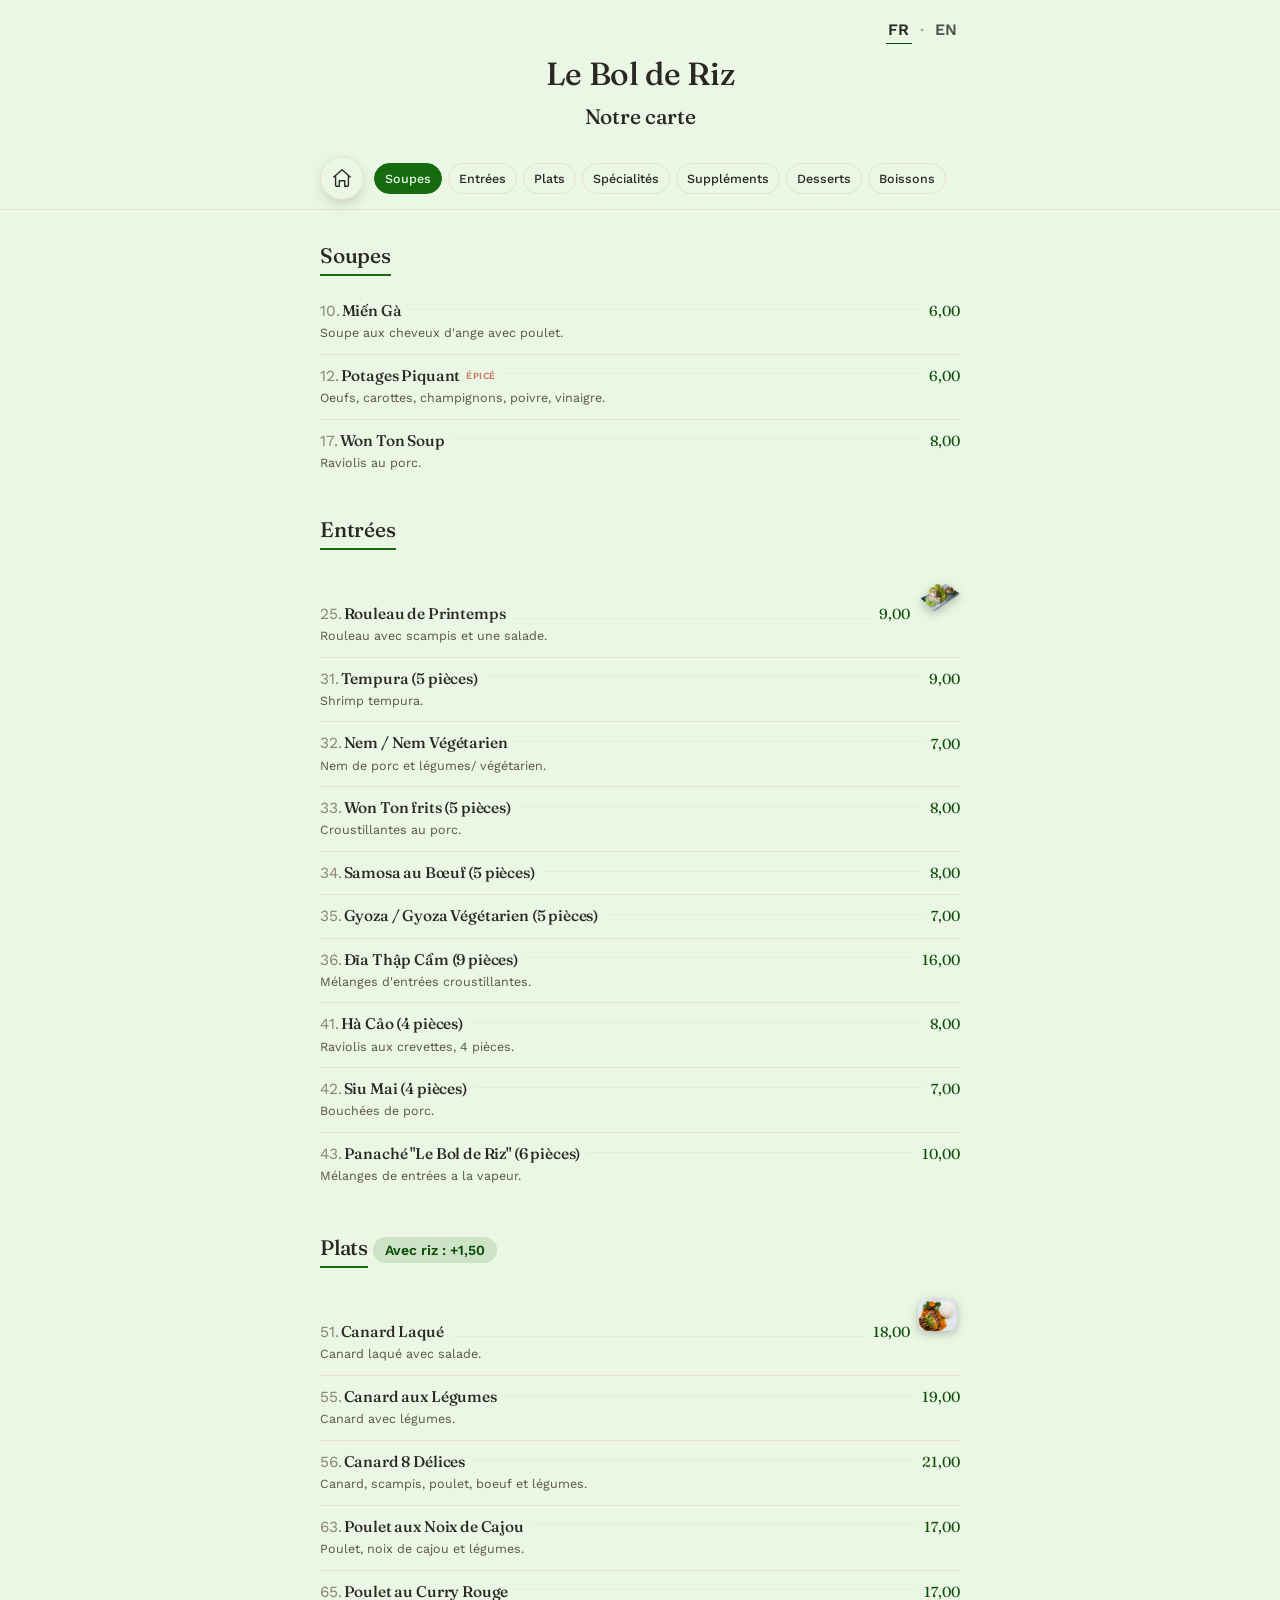
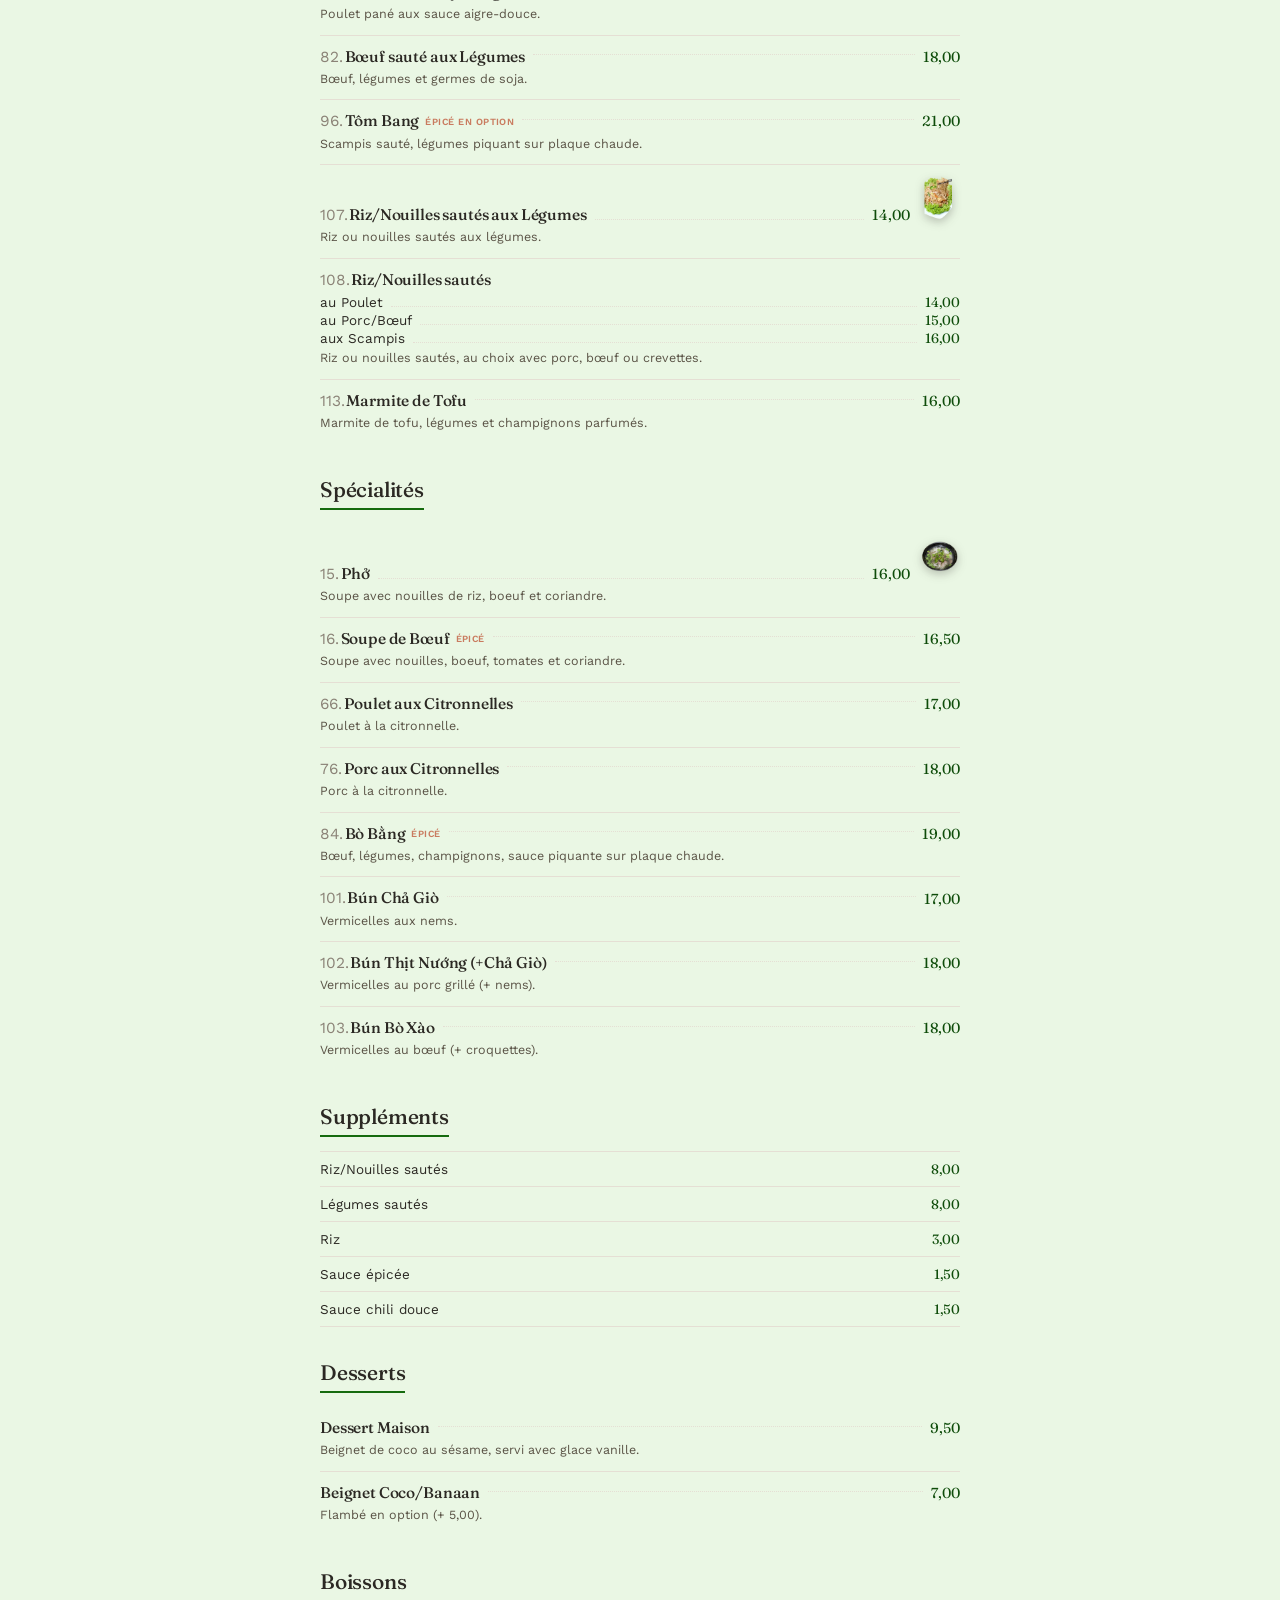
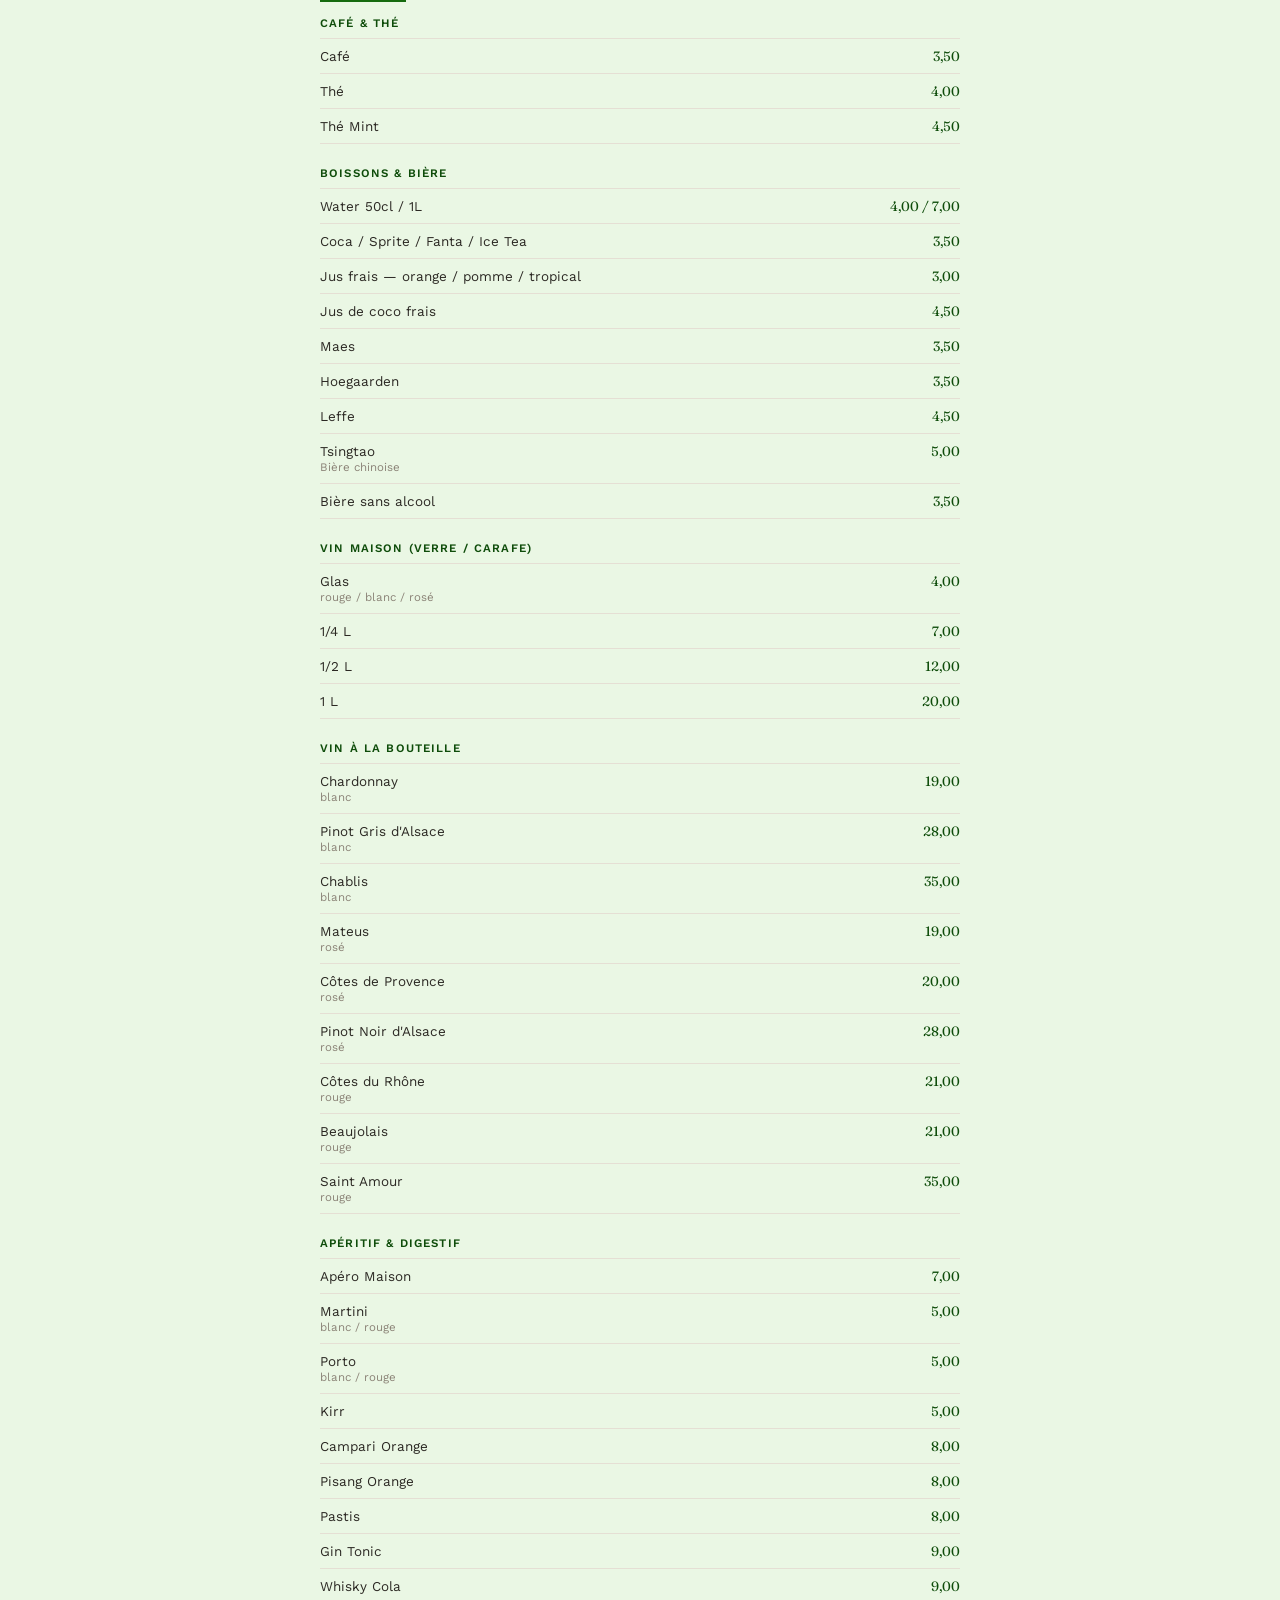
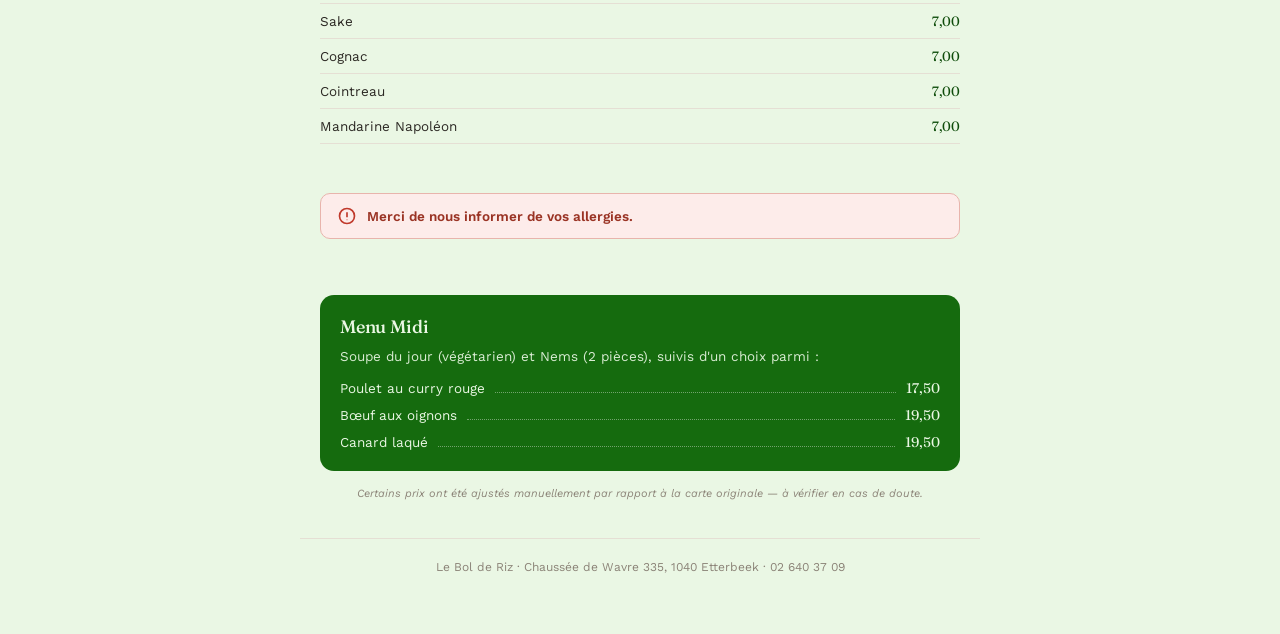
==== commit 801487de: "verschillende updates" ====
--- a/menu.html
+++ b/menu.html
@@ -205,11 +205,14 @@
   }
 
   .category-note{
-    display: block;
-    font-size: 12px;
-    color: var(--muted);
-    font-style: italic;
-    margin-top: 4px;
+    display: inline-block;
+    margin-top: 8px;
+    padding: 5px 12px;
+    background: rgba(21,107,14,0.14);
+    border-radius: 999px;
+    color: var(--accent-ink);
+    font-weight: 600;
+    font-size: 14px;
   }
 
   /* ============================================
@@ -260,7 +263,7 @@
     margin: 3px 0 0;
     font-size: 12.5px;
     line-height: 1.5;
-    color: var(--muted);
+    color: #5A5346;
   }
   .spicy-tag{
     flex: 0 0 auto;
@@ -716,7 +719,7 @@
       <div class="cat-nav-inner" id="catNav">
         <a href="#soepen" class="active" data-i18n="cat-soups">Soupes</a>
         <a href="#voorgerechten" data-i18n="cat-starters">Entrées</a>
-        <a href="#hoofdgerechten" data-i18n="cat-mains">Plats principaux</a>
+        <a href="#hoofdgerechten" data-i18n="cat-mains">Plats</a>
         <a href="#specialites" data-i18n="cat-specials">Spécialités</a>
         <a href="#extras" data-i18n="cat-extras">Suppléments</a>
         <a href="#desserts" data-i18n="cat-desserts">Desserts</a>
@@ -878,7 +881,7 @@
 
   <section class="category" id="hoofdgerechten">
     <div class="category-head">
-      <h2 data-i18n="cat-mains">Plats principaux</h2>
+      <h2 data-i18n="cat-mains">Plats</h2>
       <span class="category-note" data-i18n="mains-note">Avec riz : +1,50</span>
     </div>
 
@@ -1313,7 +1316,7 @@
         "headerTitle": "Notre carte",
         "cat-starters": "Entrées",
         "cat-soups": "Soupes",
-        "cat-mains": "Plats principaux",
+        "cat-mains": "Plats",
         "cat-specials": "Spécialités",
         "cat-noodles": "Nouilles &amp; Riz",
         "cat-extras": "Suppléments",
@@ -1385,7 +1388,7 @@
         "headerTitle": "Our Menu",
         "cat-starters": "Starters",
         "cat-soups": "Soups",
-        "cat-mains": "Main Dishes",
+        "cat-mains": "Main",
         "cat-specials": "Specialties",
         "cat-noodles": "Noodles &amp; Rice",
         "cat-extras": "Extras",
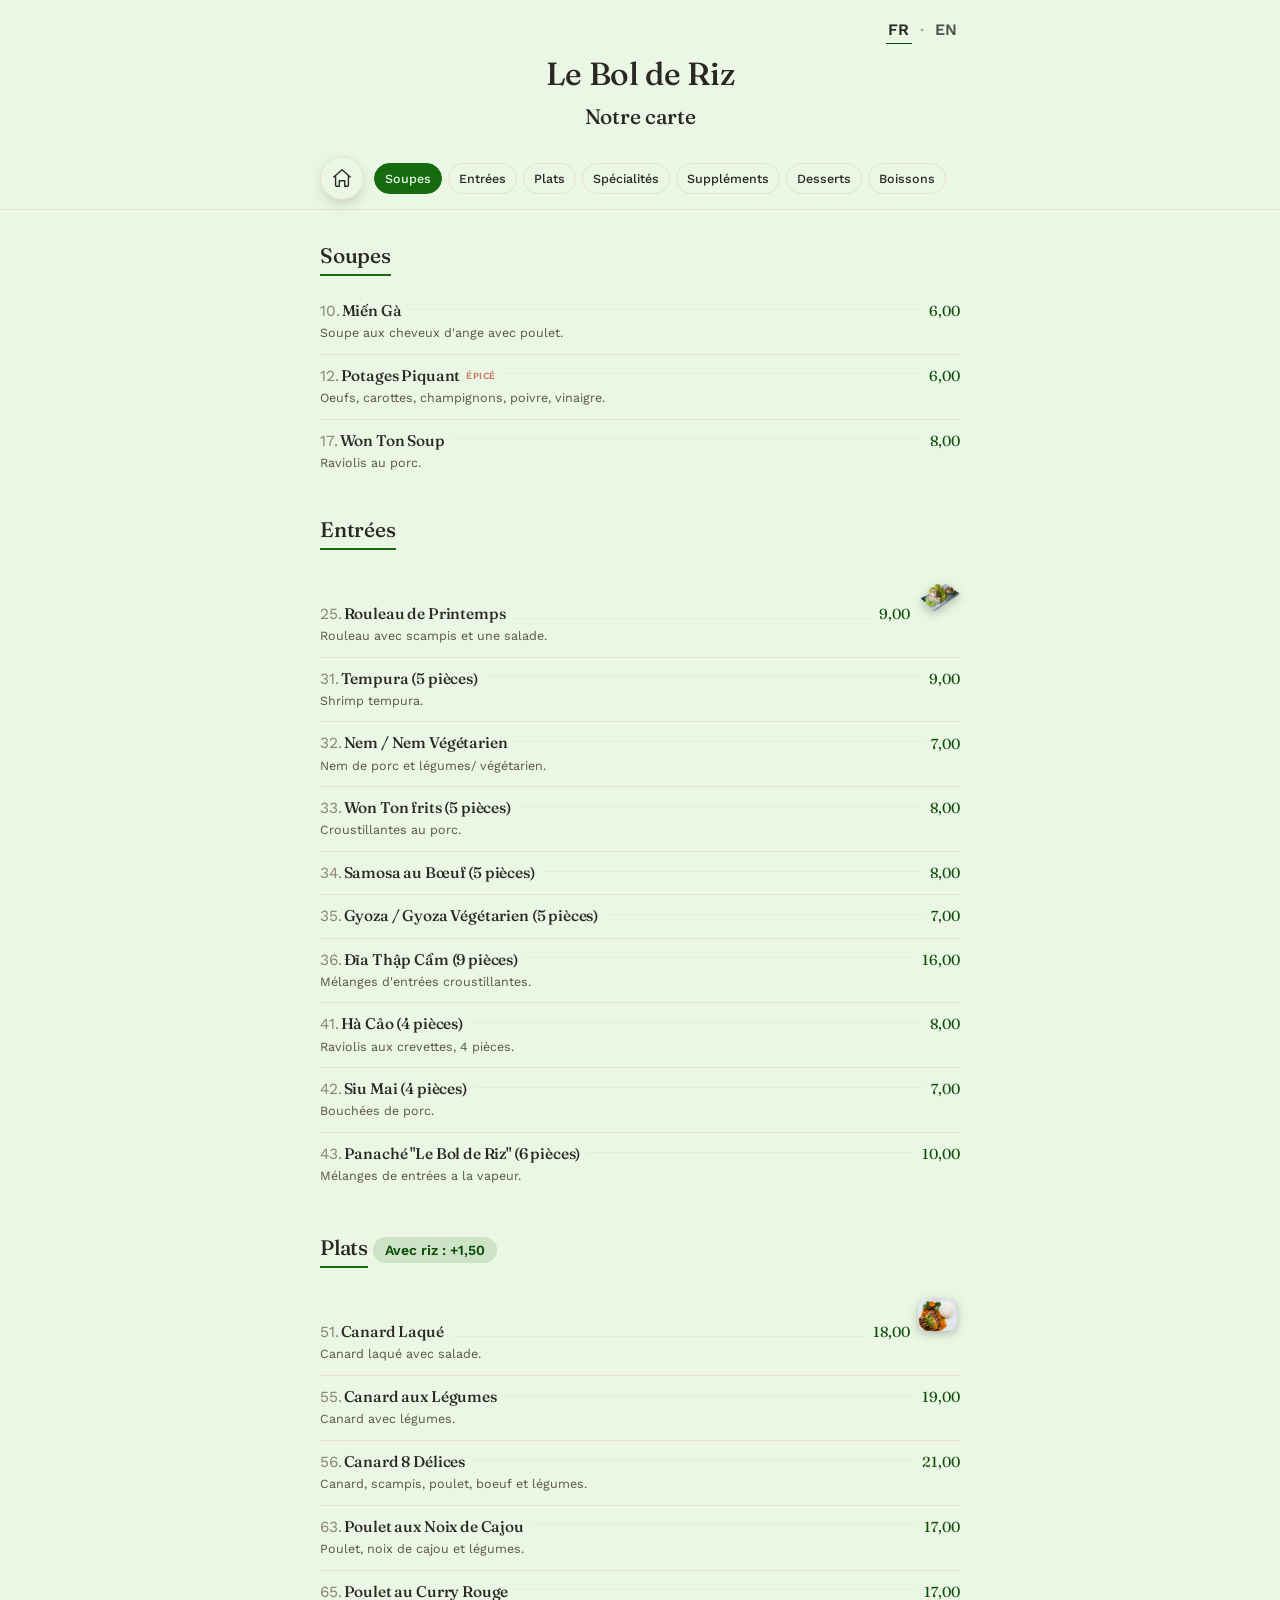
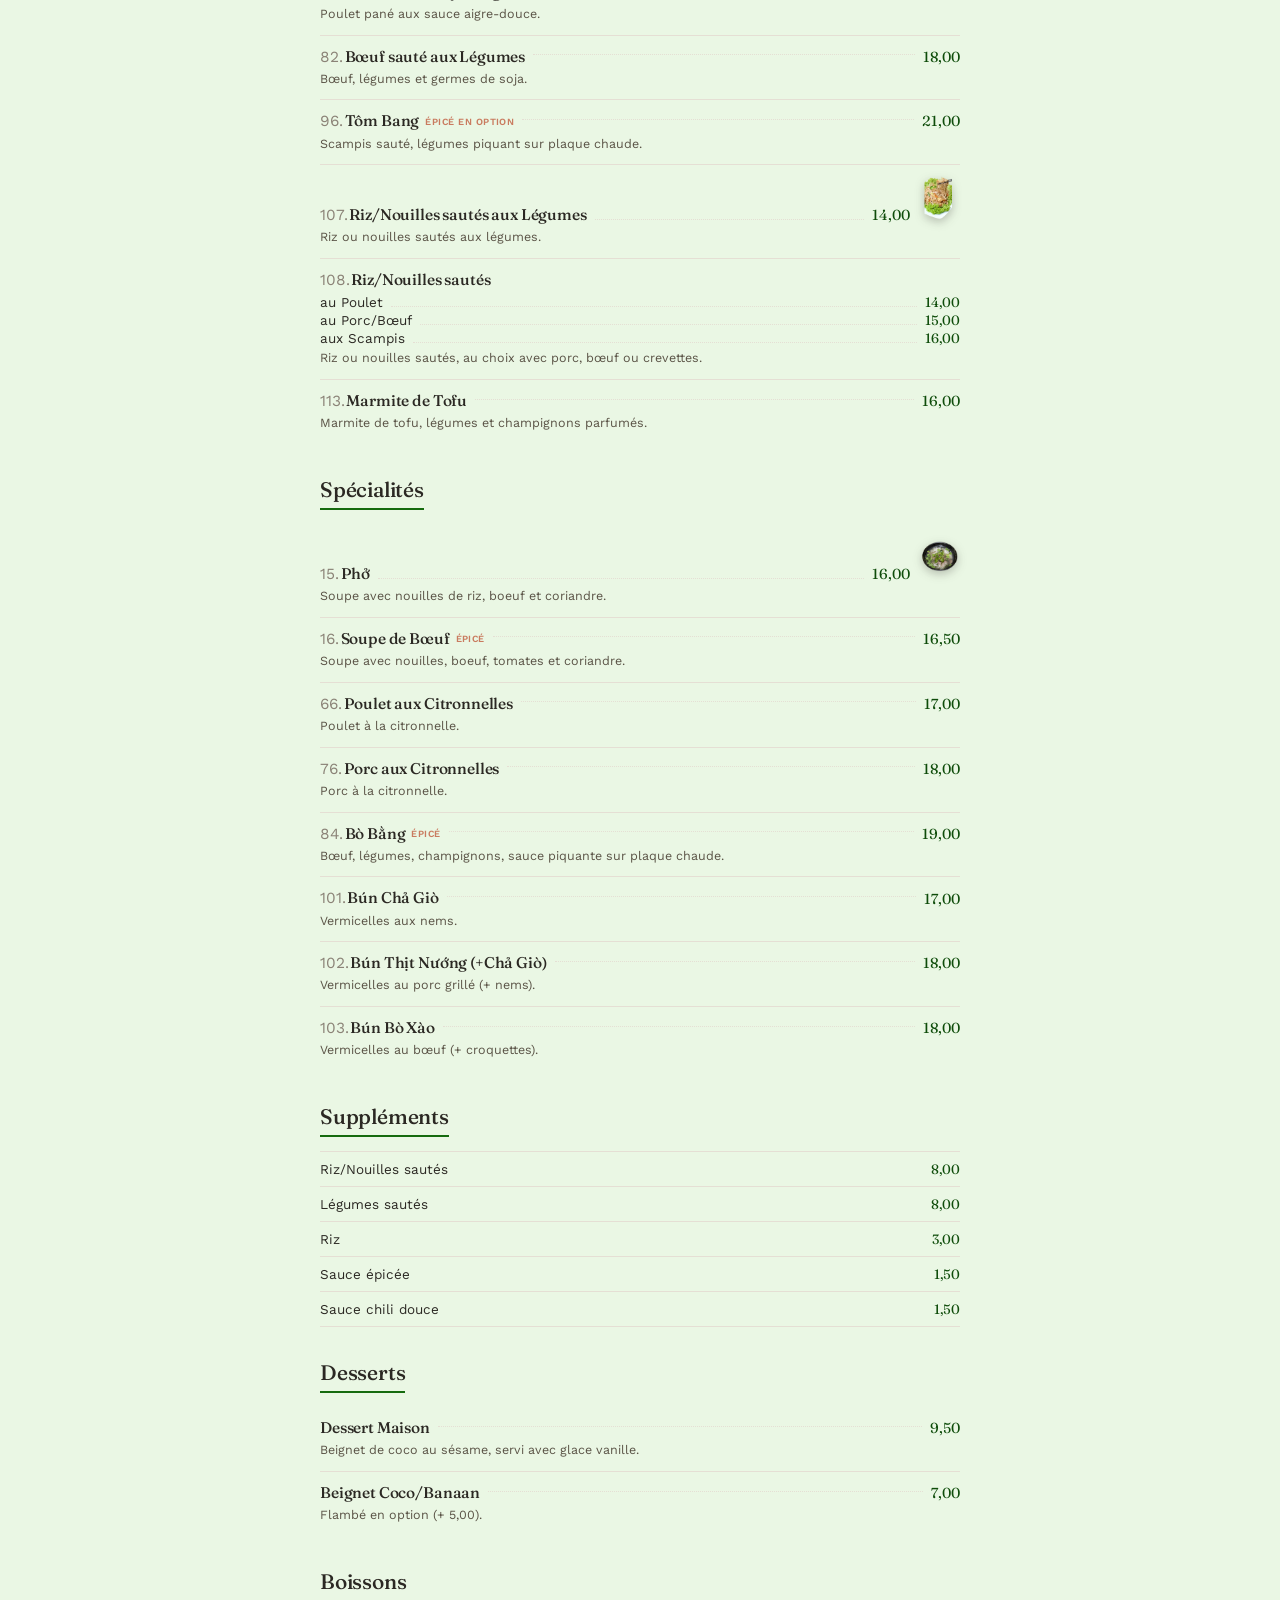
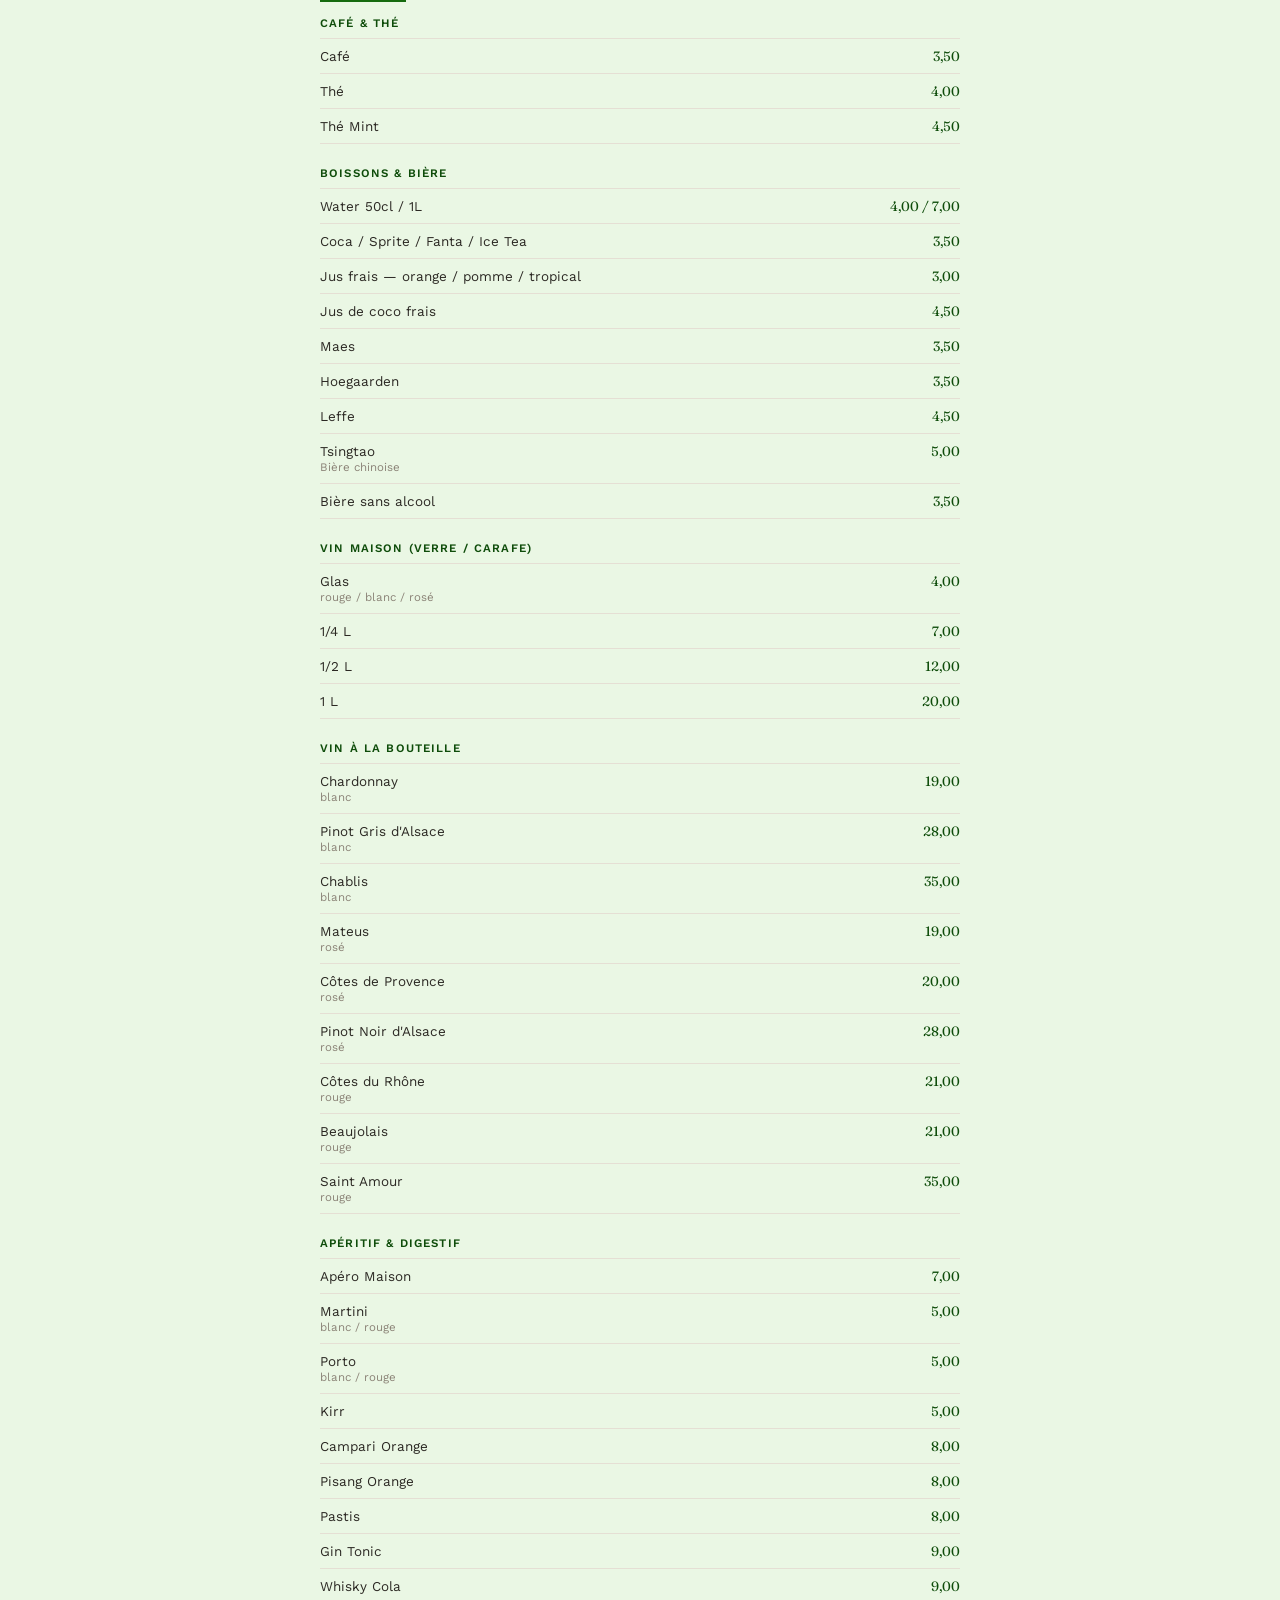
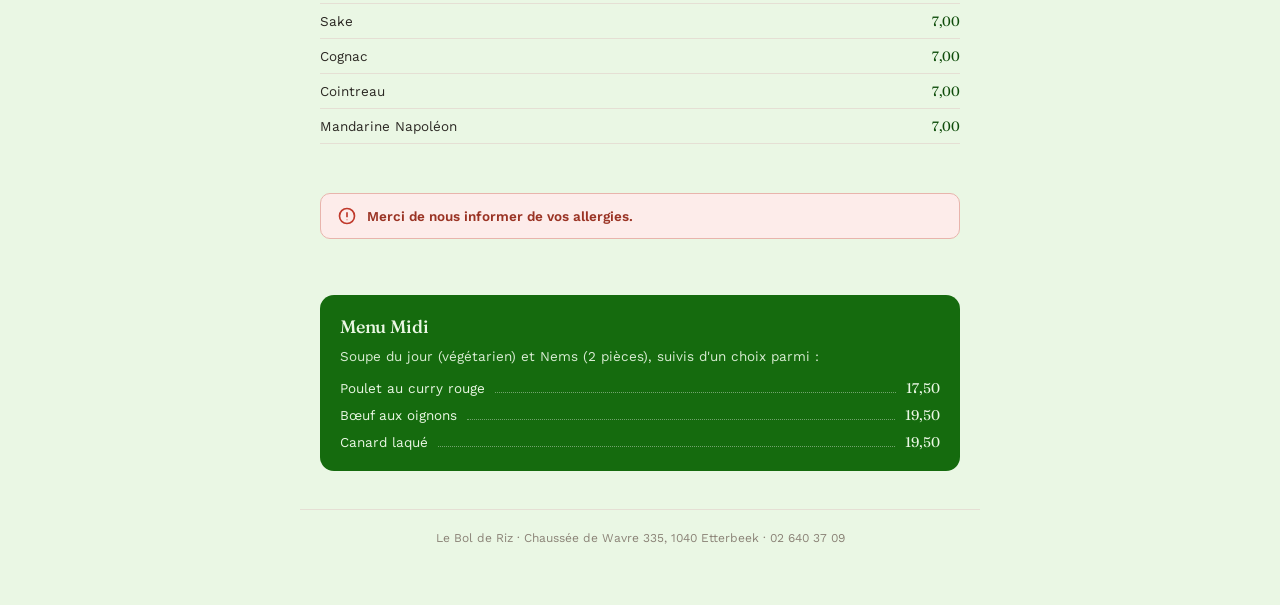
==== commit 07f56131: "Onnodige zin weg + bug op samsung" ====
--- a/menu.html
+++ b/menu.html
@@ -1282,10 +1282,8 @@
     </div>
   </div>
 
-  <p class="disclaimer" data-i18n="disclaimer">Certains prix ont été ajustés manuellement par rapport à la carte originale — à vérifier en cas de doute.</p>
-
   <footer class="menu-footer">
-    Le Bol de Riz · Chaussée de Wavre 335, 1040 Etterbeek · 02 640 37 09
+    Le Bol de Riz · Chaussée de Wavre 335, 1040 Etterbeek · <span style="white-space: nowrap;">02 640 37 09</span>
   </footer>
 
   <!-- ============================================================
@@ -1381,7 +1379,6 @@
         "formule-opt1": "Poulet au curry rouge",
         "formule-opt2": "Bœuf aux oignons",
         "formule-opt3": "Canard laqué",
-        "disclaimer": "Certains prix ont été ajustés manuellement par rapport à la carte originale — à vérifier en cas de doute."
       },
       en: {
         "back": "Back to home",
@@ -1453,7 +1450,6 @@
         "formule-opt1": "Red curry chicken",
         "formule-opt2": "Beef with onions",
         "formule-opt3": "Lacquered duck",
-        "disclaimer": "Some prices have been manually adjusted from the original menu — please double-check if in doubt."
       }
     };
 
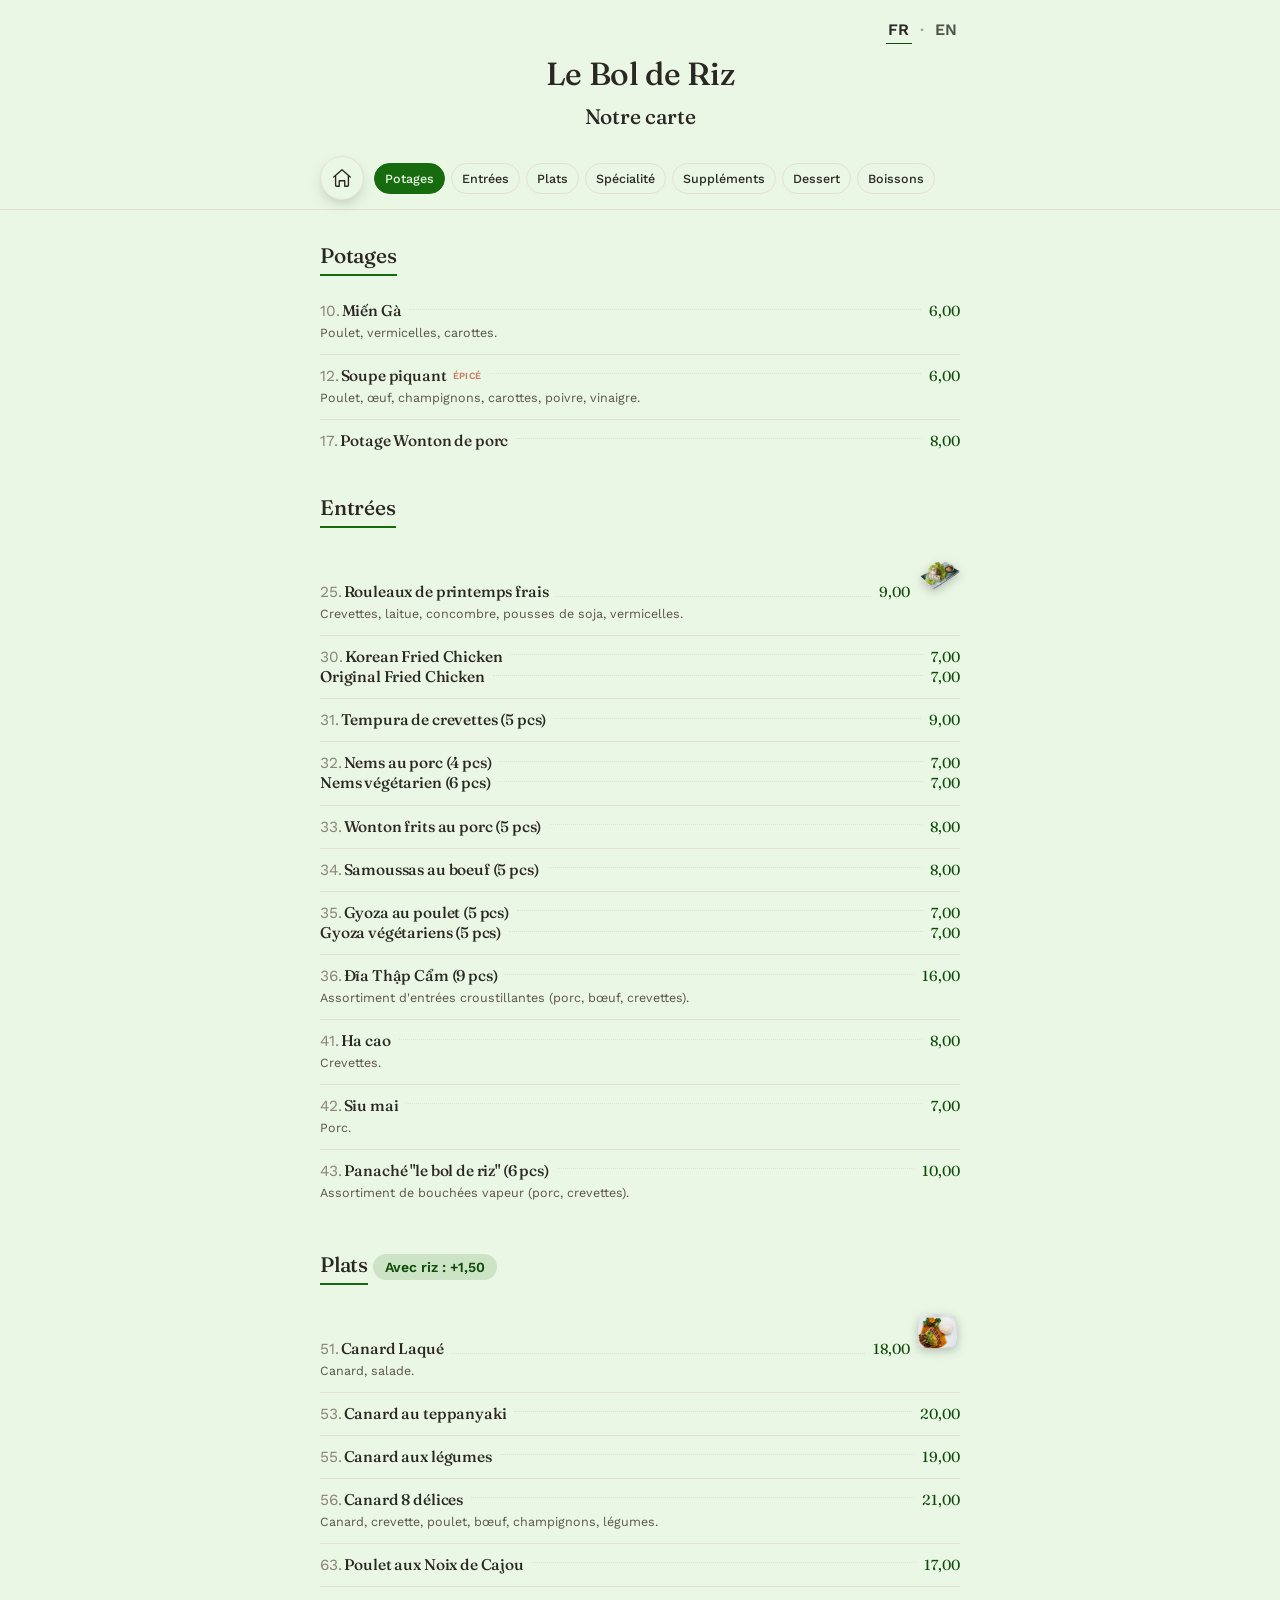
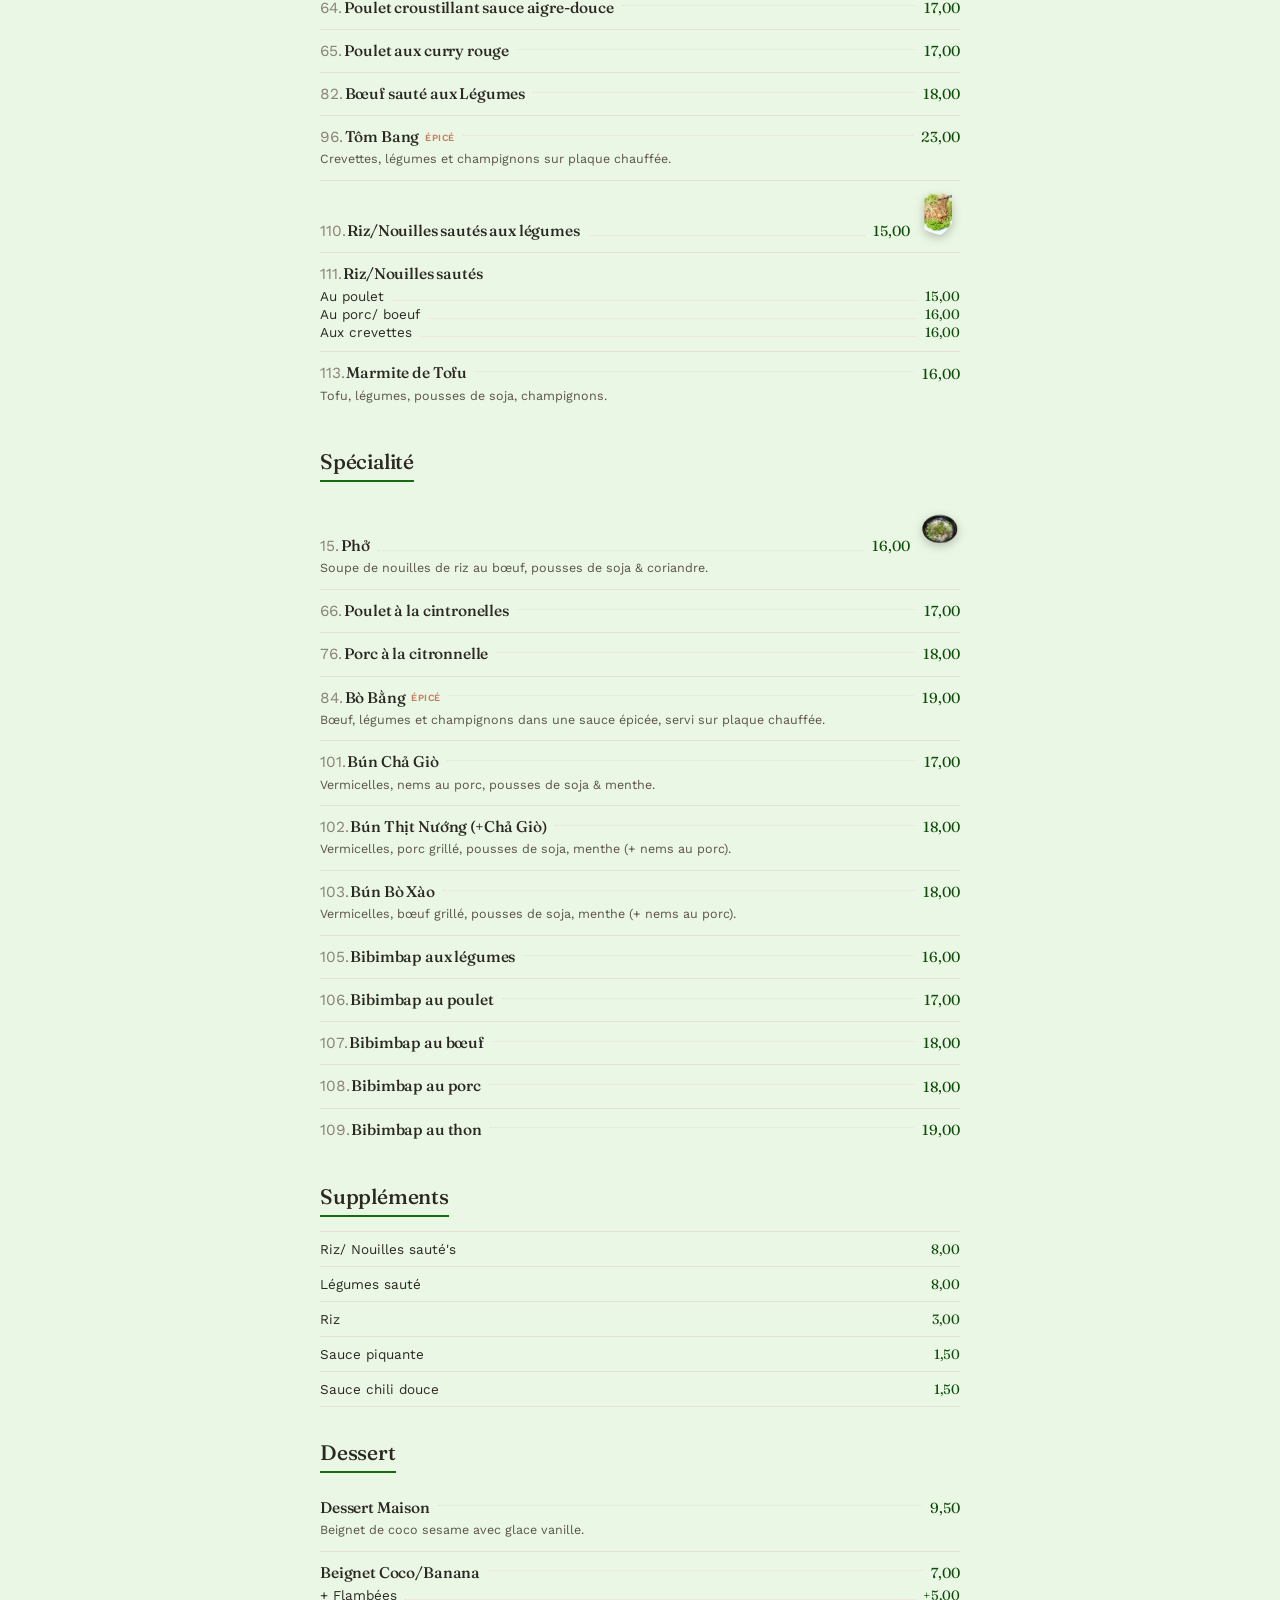
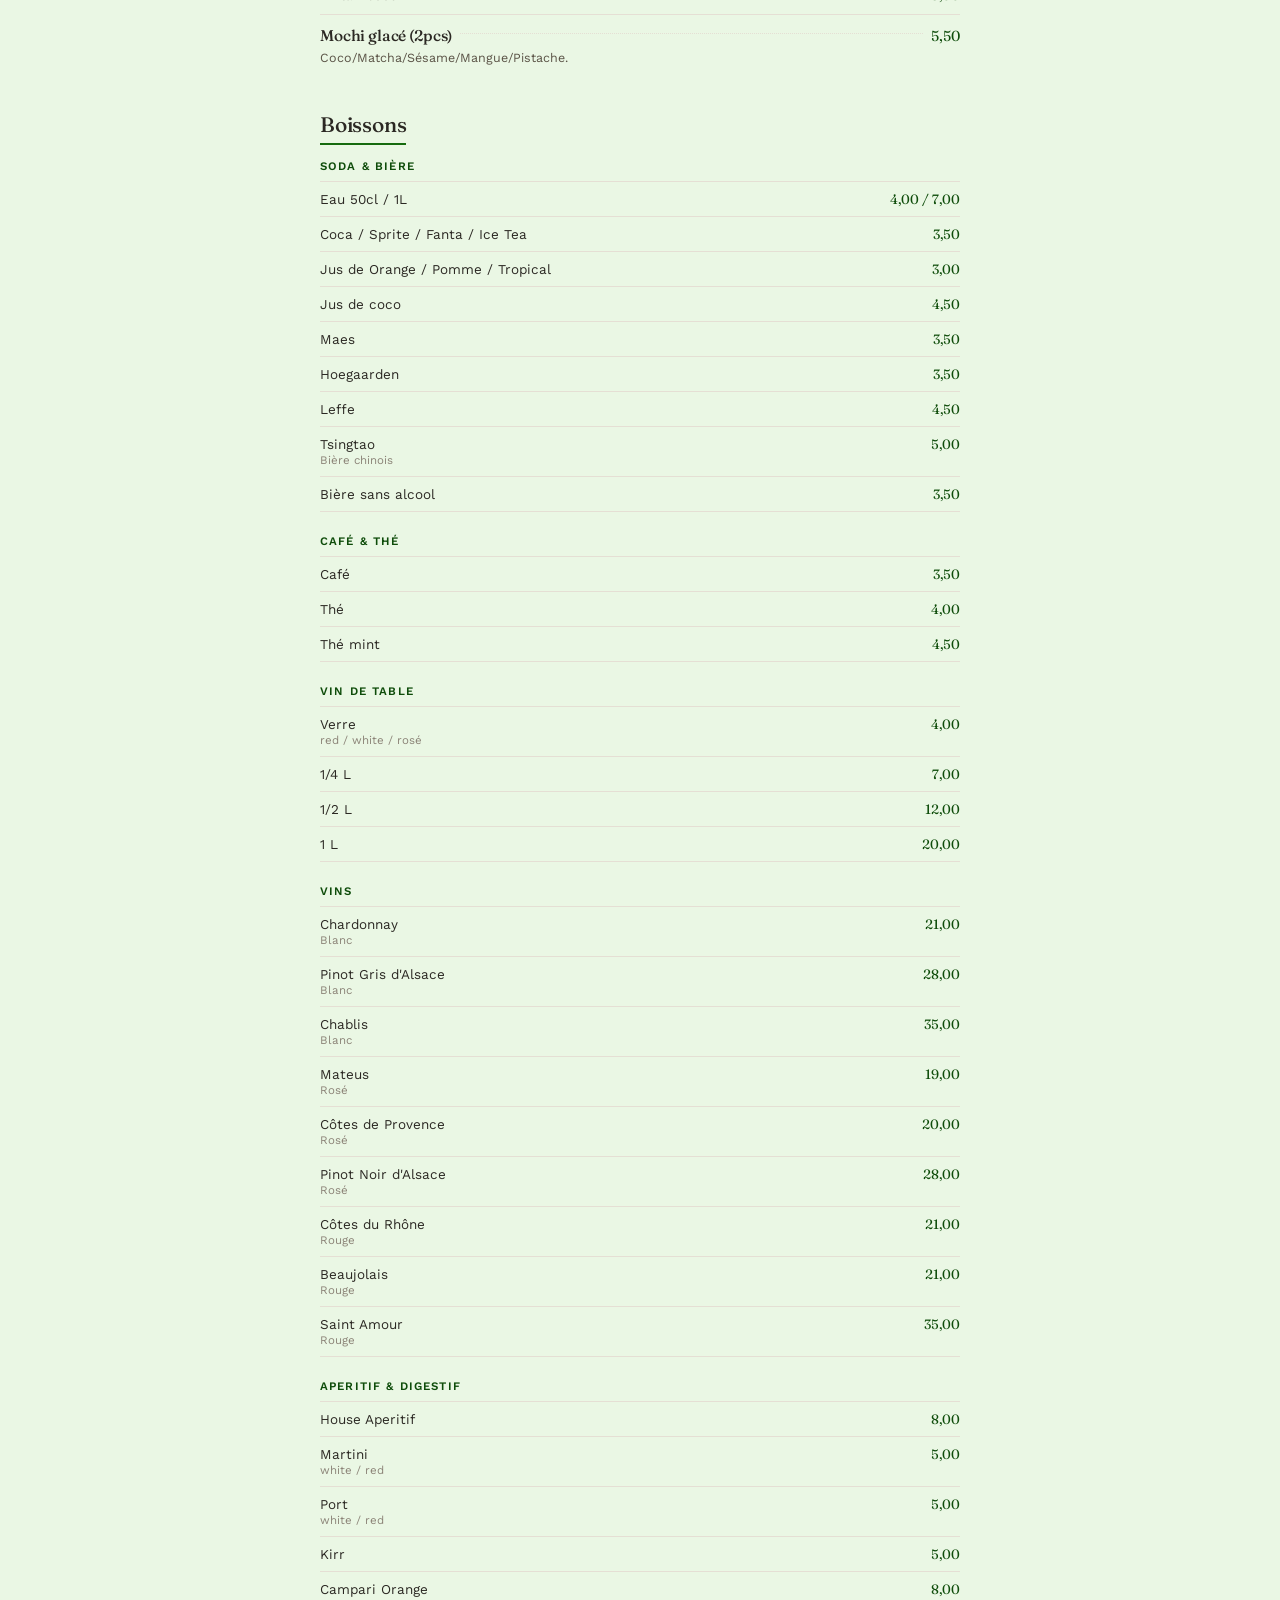
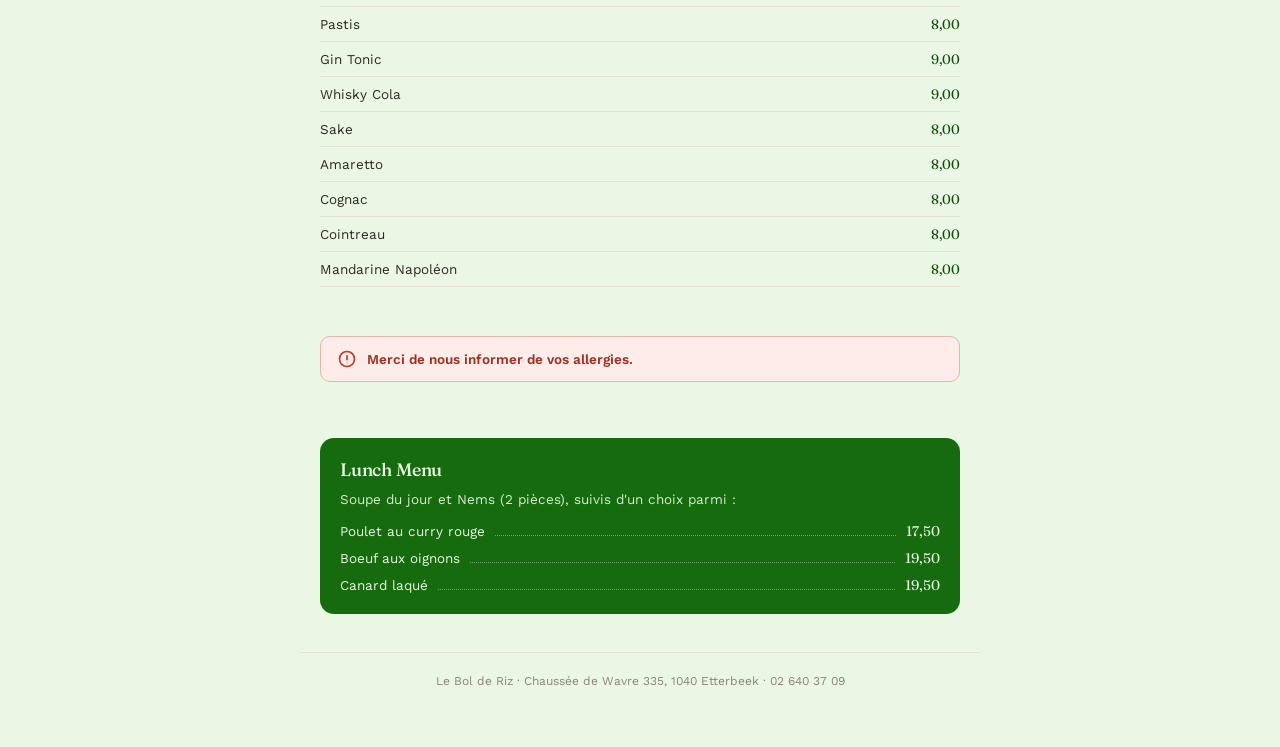
==== commit 3e4ecaad: "Menu bijgewerkt volgens nieuwe PDF's (oktober 2026)" ====
--- a/menu.html
+++ b/menu.html
@@ -273,6 +273,16 @@
     font-weight: 600;
     color: var(--terracotta);
     white-space: nowrap;
+  }
+
+  /* NIEUW: lange gerechtnamen (bv. "Poulet croustillant sauce
+     aigre-douce") mogen op een smal scherm naar een tweede regel
+     gaan i.p.v. buiten het scherm te lopen. Korte namen blijven
+     gewoon op één regel staan. */
+  @media (max-width: 480px){
+    .dish-name-line .dish-title{
+      white-space: normal;
+    }
   }
 
   /* ============================================
@@ -520,6 +530,7 @@
     margin: 0 0 7px;
   }
   .lightbox-lang:last-child{ margin-bottom: 0; }
+  .lightbox-lang[hidden]{ display: none; }
   .lang-tag{
     flex: 0 0 auto;
     font-size: 9.5px;
@@ -717,12 +728,12 @@
         </svg>
       </a>
       <div class="cat-nav-inner" id="catNav">
-        <a href="#soepen" class="active" data-i18n="cat-soups">Soupes</a>
+        <a href="#soepen" class="active" data-i18n="cat-soups">Potages</a>
         <a href="#voorgerechten" data-i18n="cat-starters">Entrées</a>
         <a href="#hoofdgerechten" data-i18n="cat-mains">Plats</a>
-        <a href="#specialites" data-i18n="cat-specials">Spécialités</a>
+        <a href="#specialites" data-i18n="cat-specials">Spécialité</a>
         <a href="#extras" data-i18n="cat-extras">Suppléments</a>
-        <a href="#desserts" data-i18n="cat-desserts">Desserts</a>
+        <a href="#desserts" data-i18n="cat-desserts">Dessert</a>
         <a href="#dranken" data-i18n="cat-drinks">Boissons</a>
       </div>
     </div>
@@ -731,7 +742,7 @@
 
   <section class="category" id="soepen">
     <div class="category-head">
-      <h2 data-i18n="cat-soups">Soupes</h2>
+      <h2 data-i18n="cat-soups">Potages</h2>
     </div>
 
     <div class="dish-list">
@@ -742,26 +753,25 @@
           <span class="leader"></span>
           <span class="dish-price">6,00</span>
         </div>
-        <p class="dish-desc" data-i18n="desc-mienga">Soupe aux cheveux d'ange avec poulet.</p>
-      </div>
-
-      <div class="dish-row">
-        <div class="dish-name-line">
-          <h3 class="dish-title"><span class="dish-num">12.</span>Potages Piquant</h3>
+        <p class="dish-desc" data-i18n="desc-mienga">Poulet, vermicelles, carottes.</p>
+      </div>
+
+      <div class="dish-row">
+        <div class="dish-name-line">
+          <h3 class="dish-title"><span class="dish-num">12.</span>Soupe piquant</h3>
           <span class="spicy-tag" data-i18n="spicy-pittig">Épicé</span>
           <span class="leader"></span>
           <span class="dish-price">6,00</span>
         </div>
-        <p class="dish-desc" data-i18n="desc-canhcay">Oeufs, carottes, champignons, poivre, vinaigre.</p>
-      </div>
-
-      <div class="dish-row">
-        <div class="dish-name-line">
-          <h3 class="dish-title"><span class="dish-num">17.</span>Won Ton Soup</h3>
+        <p class="dish-desc" data-i18n="desc-soupepiquant">Poulet, œuf, champignons, carottes, poivre, vinaigre.</p>
+      </div>
+
+      <div class="dish-row">
+        <div class="dish-name-line">
+          <h3 class="dish-title"><span class="dish-num">17.</span>Potage Wonton de porc</h3>
           <span class="leader"></span>
           <span class="dish-price">8,00</span>
         </div>
-        <p class="dish-desc" data-i18n="desc-mihoanh">Raviolis au porc.</p>
       </div>
 
     </div>
@@ -775,57 +785,72 @@
 
     <div class="dish-list">
 
-      <!-- UITGELICHT 1/4: Rouleau de Printemps -->
+      <!-- UITGELICHT 1/4: Rouleaux de printemps frais -->
       <div class="dish-row">
         <div class="menu-item-content">
           <div class="price-photo">
             <span class="dish-price">9,00</span>
             <button class="sticker-trigger"
                     data-img="assets/dish1.png"
-                    data-title="Rouleau de Printemps"
-                    data-fr="Rouleau avec scampis et une salade."
-                    data-en="Fresh rolls with shrimp and salad."
-                    aria-label="Voir la photo de Rouleau de Printemps">
+                    data-title="Rouleaux de printemps frais"
+                    data-fr="Crevettes, laitue, concombre, pousses de soja, vermicelles."
+                    data-en="Shrimp, lettuce, cucumber, bean sprouts, vermicelli."
+                    aria-label="Voir la photo de Rouleaux de printemps frais">
               <img class="sticker-img" src="assets/dish1-bg.png" alt="">
             </button>
           </div>
-          <h3 class="dish-title"><span class="dish-num">25.</span>Rouleau de Printemps</h3>
+          <h3 class="dish-title"><span class="dish-num">25.</span>Rouleaux de printemps frais</h3>
           <span class="leader"></span>
           <span class="mobile-break" aria-hidden="true"></span>
-          <p class="dish-desc" data-i18n="desc-rouleau">Rouleau avec scampis et une salade.</p>
-        </div>
-      </div>
-
-      <div class="dish-row">
-        <div class="dish-name-line">
-          <h3 class="dish-title"><span class="dish-num">31.</span>Tempura (5 pièces)</h3>
+          <p class="dish-desc" data-i18n="desc-rouleau">Crevettes, laitue, concombre, pousses de soja, vermicelles.</p>
+        </div>
+      </div>
+
+      <div class="dish-row">
+        <div class="dish-name-line">
+          <h3 class="dish-title"><span class="dish-num">30.</span>Korean Fried Chicken</h3>
+          <span class="leader"></span>
+          <span class="dish-price">7,00</span>
+        </div>
+        <div class="dish-name-line">
+          <h3 class="dish-title">Original Fried Chicken</h3>
+          <span class="leader"></span>
+          <span class="dish-price">7,00</span>
+        </div>
+      </div>
+
+      <div class="dish-row">
+        <div class="dish-name-line">
+          <h3 class="dish-title"><span class="dish-num">31.</span>Tempura de crevettes (5 pcs)</h3>
           <span class="leader"></span>
           <span class="dish-price">9,00</span>
         </div>
-        <p class="dish-desc" data-i18n="desc-tempura">Shrimp tempura.</p>
-      </div>
-
-      <div class="dish-row">
-        <div class="dish-name-line">
-          <h3 class="dish-title"><span class="dish-num">32.</span>Nem / Nem Végétarien</h3>
+      </div>
+
+      <div class="dish-row">
+        <div class="dish-name-line">
+          <h3 class="dish-title"><span class="dish-num">32.</span>Nems au porc (4 pcs)</h3>
           <span class="leader"></span>
           <span class="dish-price">7,00</span>
         </div>
-        <p class="dish-desc" data-i18n="desc-nem">Nem de porc et légumes/ végétarien.</p>
-      </div>
-
-      <div class="dish-row">
-        <div class="dish-name-line">
-          <h3 class="dish-title"><span class="dish-num">33.</span>Won Ton frits (5 pièces)</h3>
+        <div class="dish-name-line">
+          <h3 class="dish-title">Nems végétarien (6 pcs)</h3>
+          <span class="leader"></span>
+          <span class="dish-price">7,00</span>
+        </div>
+      </div>
+
+      <div class="dish-row">
+        <div class="dish-name-line">
+          <h3 class="dish-title"><span class="dish-num">33.</span>Wonton frits au porc (5 pcs)</h3>
           <span class="leader"></span>
           <span class="dish-price">8,00</span>
         </div>
-        <p class="dish-desc" data-i18n="desc-wonton">Croustillantes au porc.</p>
-      </div>
-
-      <div class="dish-row">
-        <div class="dish-name-line">
-          <h3 class="dish-title"><span class="dish-num">34.</span>Samosa au Bœuf (5 pièces)</h3>
+      </div>
+
+      <div class="dish-row">
+        <div class="dish-name-line">
+          <h3 class="dish-title"><span class="dish-num">34.</span>Samoussas au boeuf (5 pcs)</h3>
           <span class="leader"></span>
           <span class="dish-price">8,00</span>
         </div>
@@ -833,46 +858,51 @@
 
       <div class="dish-row">
         <div class="dish-name-line">
-          <h3 class="dish-title"><span class="dish-num">35.</span>Gyoza / Gyoza Végétarien (5 pièces)</h3>
+          <h3 class="dish-title"><span class="dish-num">35.</span>Gyoza au poulet (5 pcs)</h3>
           <span class="leader"></span>
           <span class="dish-price">7,00</span>
         </div>
-      </div>
-
-      <div class="dish-row">
-        <div class="dish-name-line">
-          <h3 class="dish-title"><span class="dish-num">36.</span>Đĩa Thập Cẩm (9 pièces)</h3>
+        <div class="dish-name-line">
+          <h3 class="dish-title">Gyoza végétariens (5 pcs)</h3>
+          <span class="leader"></span>
+          <span class="dish-price">7,00</span>
+        </div>
+      </div>
+
+      <div class="dish-row">
+        <div class="dish-name-line">
+          <h3 class="dish-title"><span class="dish-num">36.</span>Đĩa Thập Cẩm (9 pcs)</h3>
           <span class="leader"></span>
           <span class="dish-price">16,00</span>
         </div>
-        <p class="dish-desc" data-i18n="desc-dia">Mélanges d'entrées croustillantes.</p>
-      </div>
-
-      <div class="dish-row">
-        <div class="dish-name-line">
-          <h3 class="dish-title"><span class="dish-num">41.</span>Hà Cảo (4 pièces)</h3>
+        <p class="dish-desc" data-i18n="desc-dia">Assortiment d'entrées croustillantes (porc, bœuf, crevettes).</p>
+      </div>
+
+      <div class="dish-row">
+        <div class="dish-name-line">
+          <h3 class="dish-title"><span class="dish-num">41.</span>Ha cao</h3>
           <span class="leader"></span>
           <span class="dish-price">8,00</span>
         </div>
-        <p class="dish-desc" data-i18n="desc-hacao">Raviolis aux crevettes, 4 pièces.</p>
-      </div>
-
-      <div class="dish-row">
-        <div class="dish-name-line">
-          <h3 class="dish-title"><span class="dish-num">42.</span>Siu Mai (4 pièces)</h3>
+        <p class="dish-desc" data-i18n="desc-hacao">Crevettes.</p>
+      </div>
+
+      <div class="dish-row">
+        <div class="dish-name-line">
+          <h3 class="dish-title"><span class="dish-num">42.</span>Siu mai</h3>
           <span class="leader"></span>
           <span class="dish-price">7,00</span>
         </div>
-        <p class="dish-desc" data-i18n="desc-siumai">Bouchées de porc.</p>
-      </div>
-
-      <div class="dish-row">
-        <div class="dish-name-line">
-          <h3 class="dish-title"><span class="dish-num">43.</span>Panaché "Le Bol de Riz" (6 pièces)</h3>
+        <p class="dish-desc" data-i18n="desc-siumai">Porc.</p>
+      </div>
+
+      <div class="dish-row">
+        <div class="dish-name-line">
+          <h3 class="dish-title"><span class="dish-num">43.</span>Panaché "le bol de riz" (6 pcs)</h3>
           <span class="leader"></span>
           <span class="dish-price">10,00</span>
         </div>
-        <p class="dish-desc" data-i18n="desc-panache">Mélanges de entrées a la vapeur.</p>
+        <p class="dish-desc" data-i18n="desc-panache">Assortiment de bouchées vapeur (porc, crevettes).</p>
       </div>
 
     </div>
@@ -895,8 +925,8 @@
             <button class="sticker-trigger"
                     data-img="assets/dish3.jpg"
                     data-title="Canard Laqué"
-                    data-fr="Canard laqué avec salade."
-                    data-en="Crisp roast duck with salad."
+                    data-fr="Canard, salade."
+                    data-en="Duck, homemade salad."
                     aria-label="Voir la photo de Canard Laqué">
               <img class="sticker-img" src="assets/dish3-bg.png" alt="">
             </button>
@@ -904,44 +934,57 @@
           <h3 class="dish-title"><span class="dish-num">51.</span>Canard Laqué</h3>
           <span class="leader"></span>
           <span class="mobile-break" aria-hidden="true"></span>
-          <p class="dish-desc" data-i18n="desc-canardlaque">Canard laqué avec salade.</p>
-        </div>
-      </div>
-
-      <div class="dish-row">
-        <div class="dish-name-line">
-          <h3 class="dish-title"><span class="dish-num">55.</span>Canard aux Légumes</h3>
-          <span class="leader"></span>
-            <span class="dish-price">19,00</span>
-        </div>
-        <p class="dish-desc" data-i18n="desc-canardlegumes">Canard avec légumes.</p>
-      </div>
-
-      <div class="dish-row">
-        <div class="dish-name-line">
-          <h3 class="dish-title"><span class="dish-num">56.</span>Canard 8 Délices</h3>
-          <span class="leader"></span>
-            <span class="dish-price">21,00</span>
-        </div>
-        <p class="dish-desc" data-i18n="desc-canard8">Canard, scampis, poulet, boeuf et légumes.</p>
+          <p class="dish-desc" data-i18n="desc-canardlaque">Canard, salade.</p>
+        </div>
+      </div>
+
+      <div class="dish-row">
+        <div class="dish-name-line">
+          <h3 class="dish-title"><span class="dish-num">53.</span>Canard au teppanyaki</h3>
+          <span class="leader"></span>
+          <span class="dish-price">20,00</span>
+        </div>
+      </div>
+
+      <div class="dish-row">
+        <div class="dish-name-line">
+          <h3 class="dish-title"><span class="dish-num">55.</span>Canard aux légumes</h3>
+          <span class="leader"></span>
+          <span class="dish-price">19,00</span>
+        </div>
+      </div>
+
+      <div class="dish-row">
+        <div class="dish-name-line">
+          <h3 class="dish-title"><span class="dish-num">56.</span>Canard 8 délices</h3>
+          <span class="leader"></span>
+          <span class="dish-price">21,00</span>
+        </div>
+        <p class="dish-desc" data-i18n="desc-canard8">Canard, crevette, poulet, bœuf, champignons, légumes.</p>
       </div>
 
       <div class="dish-row">
         <div class="dish-name-line">
           <h3 class="dish-title"><span class="dish-num">63.</span>Poulet aux Noix de Cajou</h3>
           <span class="leader"></span>
-            <span class="dish-price">17,00</span>
-        </div>
-        <p class="dish-desc" data-i18n="desc-pouletcajou">Poulet, noix de cajou et légumes.</p>
-      </div>
-
-      <div class="dish-row">
-        <div class="dish-name-line">
-          <h3 class="dish-title"><span class="dish-num">65.</span>Poulet au Curry Rouge</h3>
-          <span class="leader"></span>
-            <span class="dish-price">17,00</span>
-        </div>
-        <p class="dish-desc" data-i18n="desc-pouletpane">Poulet pané aux sauce aigre-douce.</p>
+          <span class="dish-price">17,00</span>
+        </div>
+      </div>
+
+      <div class="dish-row">
+        <div class="dish-name-line">
+          <h3 class="dish-title"><span class="dish-num">64.</span>Poulet croustillant sauce aigre-douce</h3>
+          <span class="leader"></span>
+          <span class="dish-price">17,00</span>
+        </div>
+      </div>
+
+      <div class="dish-row">
+        <div class="dish-name-line">
+          <h3 class="dish-title"><span class="dish-num">65.</span>Poulet aux curry rouge</h3>
+          <span class="leader"></span>
+          <span class="dish-price">17,00</span>
+        </div>
       </div>
 
       <div class="dish-row">
@@ -950,62 +993,61 @@
           <span class="leader"></span>
           <span class="dish-price">18,00</span>
         </div>
-        <p class="dish-desc" data-i18n="desc-boeuflegumes">Bœuf, légumes et germes de soja.</p>
       </div>
 
       <div class="dish-row">
         <div class="dish-name-line">
           <h3 class="dish-title"><span class="dish-num">96.</span>Tôm Bang</h3>
-          <span class="spicy-tag" data-i18n="spicy-optioneel">Épicé en option</span>
-          <span class="leader"></span>
-          <span class="dish-price">21,00</span>
-        </div>
-        <p class="dish-desc" data-i18n="desc-tombang">Scampis sauté, légumes piquant sur plaque chaude.</p>
-      </div>
-
-      <!-- UITGELICHT 4/4: Riz/Nouilles sautés aux Légumes -->
+          <span class="spicy-tag" data-i18n="spicy-pittig">Épicé</span>
+          <span class="leader"></span>
+          <span class="dish-price">23,00</span>
+        </div>
+        <p class="dish-desc" data-i18n="desc-tombang">Crevettes, légumes et champignons sur plaque chauffée.</p>
+      </div>
+
+      <!-- UITGELICHT 4/4: Riz/Nouilles sautés aux légumes
+           (geen beschrijving in de PDF → data-fr/data-en leeg;
+           de lightbox verbergt dan de FR/EN-regels) -->
       <div class="dish-row">
         <div class="menu-item-content">
           <div class="price-photo">
-            <span class="dish-price">14,00</span>
+            <span class="dish-price">15,00</span>
             <button class="sticker-trigger"
                     data-img="assets/dish4.png"
-                    data-title="Riz/Nouilles sautés aux Légumes"
-                    data-fr="Riz ou nouilles sautés aux légumes."
-                    data-en="Stir-fried rice or noodles with vegetables."
-                    aria-label="Voir la photo de Riz/Nouilles sautés aux Légumes">
+                    data-title="Riz/Nouilles sautés aux légumes"
+                    data-fr=""
+                    data-en=""
+                    aria-label="Voir la photo de Riz/Nouilles sautés aux légumes">
               <img class="sticker-img" src="assets/dish4-bg.png" alt="">
             </button>
           </div>
-          <h3 class="dish-title"><span class="dish-num">107.</span>Riz/Nouilles sautés aux Légumes</h3>
+          <h3 class="dish-title"><span class="dish-num">110.</span>Riz/Nouilles sautés aux légumes</h3>
           <span class="leader"></span>
           <span class="mobile-break" aria-hidden="true"></span>
-          <p class="dish-desc" data-i18n="desc-rizlegumes">Riz ou nouilles sautés aux légumes.</p>
-        </div>
-      </div>
-
-      <div class="dish-row">
-        <div class="dish-name-line">
-          <h3 class="dish-title"><span class="dish-num">108.</span>Riz/Nouilles sautés</h3>
+        </div>
+      </div>
+
+      <div class="dish-row">
+        <div class="dish-name-line">
+          <h3 class="dish-title"><span class="dish-num">111.</span>Riz/Nouilles sautés</h3>
         </div>
         <div class="dish-variant-list">
           <div class="dish-variant">
-            <span>au Poulet</span>
-            <span class="leader"></span>
-            <span class="dish-price">14,00</span>
-          </div>
-          <div class="dish-variant">
-            <span>au Porc/Bœuf</span>
+            <span data-i18n="variant-poulet">Au poulet</span>
             <span class="leader"></span>
             <span class="dish-price">15,00</span>
           </div>
           <div class="dish-variant">
-            <span>aux Scampis</span>
+            <span data-i18n="variant-porcboeuf">Au porc/ boeuf</span>
             <span class="leader"></span>
             <span class="dish-price">16,00</span>
           </div>
-        </div>
-        <p class="dish-desc" data-i18n="desc-rizsautes">Riz ou nouilles sautés, au choix avec porc, bœuf ou crevettes.</p>
+          <div class="dish-variant">
+            <span data-i18n="variant-crevettes">Aux crevettes</span>
+            <span class="leader"></span>
+            <span class="dish-price">16,00</span>
+          </div>
+        </div>
       </div>
 
       <div class="dish-row">
@@ -1014,7 +1056,7 @@
           <span class="leader"></span>
           <span class="dish-price">16,00</span>
         </div>
-        <p class="dish-desc" data-i18n="desc-marmitetofu">Marmite de tofu, légumes et champignons parfumés.</p>
+        <p class="dish-desc" data-i18n="desc-marmitetofu">Tofu, légumes, pousses de soja, champignons.</p>
       </div>
 
     </div>
@@ -1023,7 +1065,7 @@
 
   <section class="category" id="specialites">
     <div class="category-head">
-      <h2 data-i18n="cat-specials">Spécialités</h2>
+      <h2 data-i18n="cat-specials">Spécialité</h2>
     </div>
 
     <div class="dish-list">
@@ -1036,8 +1078,8 @@
             <button class="sticker-trigger"
                     data-img="assets/dish2.png"
                     data-title="Phở"
-                    data-fr="Bouillon de bœuf avec nouilles de riz, bœuf et coriandre."
-                    data-en="Beef broth with rice noodles, beef and coriander."
+                    data-fr="Soupe de nouilles de riz au bœuf, pousses de soja &amp; coriandre."
+                    data-en="Rice noodle soup with beef, bean sprouts &amp; coriander."
                     aria-label="Voir la photo de Phở">
               <img class="sticker-img" src="assets/dish2-bg.png" alt="">
             </button>
@@ -1045,36 +1087,24 @@
           <h3 class="dish-title"><span class="dish-num">15.</span>Phở</h3>
           <span class="leader"></span>
           <span class="mobile-break" aria-hidden="true"></span>
-          <p class="dish-desc" data-i18n="desc-pho">Soupe avec nouilles de riz, boeuf et coriandre.</p>
-        </div>
-      </div>
-
-      <div class="dish-row">
-        <div class="dish-name-line">
-          <h3 class="dish-title"><span class="dish-num">16.</span>Soupe de Bœuf</h3>
-          <span class="spicy-tag" data-i18n="spicy-pittig">Épicé</span>
-          <span class="leader"></span>
-          <span class="dish-price">16,50</span>
-        </div>
-        <p class="dish-desc" data-i18n="desc-soupebeouf">Soupe avec nouilles, boeuf, tomates et coriandre.</p>
-      </div>
-
-      <div class="dish-row">
-        <div class="dish-name-line">
-          <h3 class="dish-title"><span class="dish-num">66.</span>Poulet aux Citronnelles</h3>
+          <p class="dish-desc" data-i18n="desc-pho">Soupe de nouilles de riz au bœuf, pousses de soja &amp; coriandre.</p>
+        </div>
+      </div>
+
+      <div class="dish-row">
+        <div class="dish-name-line">
+          <h3 class="dish-title"><span class="dish-num">66.</span>Poulet à la cintronelles</h3>
           <span class="leader"></span>
           <span class="dish-price">17,00</span>
         </div>
-        <p class="dish-desc" data-i18n="desc-pouletcitronnelle">Poulet à la citronnelle.</p>
-      </div>
-
-      <div class="dish-row">
-        <div class="dish-name-line">
-          <h3 class="dish-title"><span class="dish-num">76.</span>Porc aux Citronnelles</h3>
+      </div>
+
+      <div class="dish-row">
+        <div class="dish-name-line">
+          <h3 class="dish-title"><span class="dish-num">76.</span>Porc à la citronnelle</h3>
           <span class="leader"></span>
           <span class="dish-price">18,00</span>
         </div>
-        <p class="dish-desc" data-i18n="desc-porccitronnelle">Porc à la citronnelle.</p>
       </div>
 
       <div class="dish-row">
@@ -1084,7 +1114,7 @@
           <span class="leader"></span>
           <span class="dish-price">19,00</span>
         </div>
-        <p class="dish-desc" data-i18n="desc-bobang">Bœuf, légumes, champignons, sauce piquante sur plaque chaude.</p>
+        <p class="dish-desc" data-i18n="desc-bobang">Bœuf, légumes et champignons dans une sauce épicée, servi sur plaque chauffée.</p>
       </div>
 
       <div class="dish-row">
@@ -1093,7 +1123,7 @@
           <span class="leader"></span>
           <span class="dish-price">17,00</span>
         </div>
-        <p class="dish-desc" data-i18n="desc-buncha">Vermicelles aux nems.</p>
+        <p class="dish-desc" data-i18n="desc-buncha">Vermicelles, nems au porc, pousses de soja &amp; menthe.</p>
       </div>
 
       <div class="dish-row">
@@ -1102,7 +1132,7 @@
           <span class="leader"></span>
           <span class="dish-price">18,00</span>
         </div>
-        <p class="dish-desc" data-i18n="desc-bunthit">Vermicelles au porc grillé (+ nems).</p>
+        <p class="dish-desc" data-i18n="desc-bunthit">Vermicelles, porc grillé, pousses de soja, menthe (+ nems au porc).</p>
       </div>
 
       <div class="dish-row">
@@ -1111,7 +1141,47 @@
           <span class="leader"></span>
           <span class="dish-price">18,00</span>
         </div>
-        <p class="dish-desc" data-i18n="desc-bunbo">Vermicelles au bœuf (+ croquettes).</p>
+        <p class="dish-desc" data-i18n="desc-bunbo">Vermicelles, bœuf grillé, pousses de soja, menthe (+ nems au porc).</p>
+      </div>
+
+      <div class="dish-row">
+        <div class="dish-name-line">
+          <h3 class="dish-title"><span class="dish-num">105.</span>Bibimbap aux légumes</h3>
+          <span class="leader"></span>
+          <span class="dish-price">16,00</span>
+        </div>
+      </div>
+
+      <div class="dish-row">
+        <div class="dish-name-line">
+          <h3 class="dish-title"><span class="dish-num">106.</span>Bibimbap au poulet</h3>
+          <span class="leader"></span>
+          <span class="dish-price">17,00</span>
+        </div>
+      </div>
+
+      <div class="dish-row">
+        <div class="dish-name-line">
+          <h3 class="dish-title"><span class="dish-num">107.</span>Bibimbap au bœuf</h3>
+          <span class="leader"></span>
+          <span class="dish-price">18,00</span>
+        </div>
+      </div>
+
+      <div class="dish-row">
+        <div class="dish-name-line">
+          <h3 class="dish-title"><span class="dish-num">108.</span>Bibimbap au porc</h3>
+          <span class="leader"></span>
+          <span class="dish-price">18,00</span>
+        </div>
+      </div>
+
+      <div class="dish-row">
+        <div class="dish-name-line">
+          <h3 class="dish-title"><span class="dish-num">109.</span>Bibimbap au thon</h3>
+          <span class="leader"></span>
+          <span class="dish-price">19,00</span>
+        </div>
       </div>
 
     </div>
@@ -1124,10 +1194,10 @@
     </div>
 
     <ul class="drink-list">
-      <li><span class="drink-name" data-i18n="drink-rizsautesextra">Riz/Nouilles sautés</span><span class="drink-price">8,00</span></li>
-      <li><span class="drink-name" data-i18n="drink-legumessautesextra">Légumes sautés</span><span class="drink-price">8,00</span></li>
+      <li><span class="drink-name" data-i18n="drink-rizsautesextra">Riz/ Nouilles sauté's</span><span class="drink-price">8,00</span></li>
+      <li><span class="drink-name" data-i18n="drink-legumessautesextra">Légumes sauté</span><span class="drink-price">8,00</span></li>
       <li><span class="drink-name" data-i18n="drink-portionriz">Riz</span><span class="drink-price">3,00</span></li>
-      <li><span class="drink-name" data-i18n="drink-spicysauce">Sauce épicée</span><span class="drink-price">1,50</span></li>
+      <li><span class="drink-name" data-i18n="drink-spicysauce">Sauce piquante</span><span class="drink-price">1,50</span></li>
       <li><span class="drink-name" data-i18n="drink-chillisauce">Sauce chili douce</span><span class="drink-price">1,50</span></li>
     </ul>
   </section>
@@ -1135,7 +1205,7 @@
 
   <section class="category" id="desserts">
     <div class="category-head">
-      <h2 data-i18n="cat-desserts">Desserts</h2>
+      <h2 data-i18n="cat-desserts">Dessert</h2>
     </div>
 
     <div class="dish-list">
@@ -1146,16 +1216,31 @@
           <span class="leader"></span>
           <span class="dish-price">9,50</span>
         </div>
-        <p class="dish-desc" data-i18n="desc-dessertmaison">Beignet de coco au sésame, servi avec glace vanille.</p>
-      </div>
-
-      <div class="dish-row">
-        <div class="dish-name-line">
-          <h3 class="dish-title">Beignet Coco/Banaan</h3>
+        <p class="dish-desc" data-i18n="desc-dessertmaison">Beignet de coco sesame avec glace vanille.</p>
+      </div>
+
+      <div class="dish-row">
+        <div class="dish-name-line">
+          <h3 class="dish-title">Beignet Coco/Banana</h3>
           <span class="leader"></span>
           <span class="dish-price">7,00</span>
         </div>
-        <p class="dish-desc" data-i18n="desc-beignet">Flambé en option (+ 5,00).</p>
+        <div class="dish-variant-list">
+          <div class="dish-variant">
+            <span data-i18n="variant-flambees">+ Flambées</span>
+            <span class="leader"></span>
+            <span class="dish-price">+5,00</span>
+          </div>
+        </div>
+      </div>
+
+      <div class="dish-row">
+        <div class="dish-name-line">
+          <h3 class="dish-title">Mochi glacé (2pcs)</h3>
+          <span class="leader"></span>
+          <span class="dish-price">5,50</span>
+        </div>
+        <p class="dish-desc" data-i18n="desc-mochi">Coco/Matcha/Sésame/Mangue/Pistache.</p>
       </div>
 
     </div>
@@ -1168,33 +1253,33 @@
     </div>
 
     <div class="drink-group">
-      <h3 data-i18n="dg-coffee">Café &amp; Thé</h3>
+      <h3 data-i18n="dg-softdrinks">Soda &amp; Bière</h3>
       <ul class="drink-list">
-        <li><span class="drink-name">Café</span><span class="drink-price">3,50</span></li>
-        <li><span class="drink-name">Thé</span><span class="drink-price">4,00</span></li>
-        <li><span class="drink-name">Thé Mint</span><span class="drink-price">4,50</span></li>
-      </ul>
-    </div>
-
-    <div class="drink-group">
-      <h3 data-i18n="dg-softdrinks">Boissons &amp; Bière</h3>
-      <ul class="drink-list">
-        <li><span class="drink-name">Water 50cl / 1L</span><span class="drink-price">4,00 / 7,00</span></li>
+        <li><span class="drink-name" data-i18n="drink-eau">Eau 50cl / 1L</span><span class="drink-price">4,00 / 7,00</span></li>
         <li><span class="drink-name">Coca / Sprite / Fanta / Ice Tea</span><span class="drink-price">3,50</span></li>
-        <li><span class="drink-name" data-i18n="drink-jusfrais">Jus frais — orange / pomme / tropical</span><span class="drink-price">3,00</span></li>
-        <li><span class="drink-name" data-i18n="drink-juscoco">Jus de coco frais</span><span class="drink-price">4,50</span></li>
+        <li><span class="drink-name" data-i18n="drink-jusfrais">Jus de Orange / Pomme / Tropical</span><span class="drink-price">3,00</span></li>
+        <li><span class="drink-name" data-i18n="drink-juscoco">Jus de coco</span><span class="drink-price">4,50</span></li>
         <li><span class="drink-name">Maes</span><span class="drink-price">3,50</span></li>
         <li><span class="drink-name">Hoegaarden</span><span class="drink-price">3,50</span></li>
         <li><span class="drink-name">Leffe</span><span class="drink-price">4,50</span></li>
-        <li><span class="drink-name">Tsingtao <small data-i18n="drink-tsingtaosub">Bière chinoise</small></span><span class="drink-price">5,00</span></li>
+        <li><span class="drink-name">Tsingtao <small data-i18n="drink-tsingtaosub">Bière chinois</small></span><span class="drink-price">5,00</span></li>
         <li><span class="drink-name" data-i18n="drink-bieralcoolfree">Bière sans alcool</span><span class="drink-price">3,50</span></li>
       </ul>
     </div>
 
     <div class="drink-group">
-      <h3 data-i18n="dg-housewine">Vin maison (verre / carafe)</h3>
+      <h3 data-i18n="dg-coffee">Café &amp; Thé</h3>
       <ul class="drink-list">
-        <li><span class="drink-name">Glas <small data-i18n="small-rougeblancrose">rouge / blanc / rosé</small></span><span class="drink-price">4,00</span></li>
+        <li><span class="drink-name" data-i18n="drink-cafe">Café</span><span class="drink-price">3,50</span></li>
+        <li><span class="drink-name" data-i18n="drink-the">Thé</span><span class="drink-price">4,00</span></li>
+        <li><span class="drink-name" data-i18n="drink-themint">Thé mint</span><span class="drink-price">4,50</span></li>
+      </ul>
+    </div>
+
+    <div class="drink-group">
+      <h3 data-i18n="dg-housewine">Vin de table</h3>
+      <ul class="drink-list">
+        <li><span class="drink-name"><span data-i18n="drink-verre">Verre</span> <small>red / white / rosé</small></span><span class="drink-price">4,00</span></li>
         <li><span class="drink-name">1/4 L</span><span class="drink-price">7,00</span></li>
         <li><span class="drink-name">1/2 L</span><span class="drink-price">12,00</span></li>
         <li><span class="drink-name">1 L</span><span class="drink-price">20,00</span></li>
@@ -1202,36 +1287,36 @@
     </div>
 
     <div class="drink-group">
-      <h3 data-i18n="dg-bottlewine">Vin à la bouteille</h3>
+      <h3 data-i18n="dg-bottlewine">Vins</h3>
       <ul class="drink-list">
-        <li><span class="drink-name">Chardonnay <small data-i18n="small-blanc">blanc</small></span><span class="drink-price">19,00</span></li>
-        <li><span class="drink-name">Pinot Gris d'Alsace <small data-i18n="small-blanc">blanc</small></span><span class="drink-price">28,00</span></li>
-        <li><span class="drink-name">Chablis <small data-i18n="small-blanc">blanc</small></span><span class="drink-price">35,00</span></li>
-        <li><span class="drink-name">Mateus <small>rosé</small></span><span class="drink-price">19,00</span></li>
-        <li><span class="drink-name">Côtes de Provence <small>rosé</small></span><span class="drink-price">20,00</span></li>
-        <li><span class="drink-name">Pinot Noir d'Alsace <small>rosé</small></span><span class="drink-price">28,00</span></li>
-        <li><span class="drink-name">Côtes du Rhône <small data-i18n="small-rouge">rouge</small></span><span class="drink-price">21,00</span></li>
-        <li><span class="drink-name">Beaujolais <small data-i18n="small-rouge">rouge</small></span><span class="drink-price">21,00</span></li>
-        <li><span class="drink-name">Saint Amour <small data-i18n="small-rouge">rouge</small></span><span class="drink-price">35,00</span></li>
+        <li><span class="drink-name">Chardonnay <small data-i18n="small-blanc">Blanc</small></span><span class="drink-price">21,00</span></li>
+        <li><span class="drink-name">Pinot Gris d'Alsace <small data-i18n="small-blanc">Blanc</small></span><span class="drink-price">28,00</span></li>
+        <li><span class="drink-name">Chablis <small data-i18n="small-blanc">Blanc</small></span><span class="drink-price">35,00</span></li>
+        <li><span class="drink-name">Mateus <small>Rosé</small></span><span class="drink-price">19,00</span></li>
+        <li><span class="drink-name">Côtes de Provence <small>Rosé</small></span><span class="drink-price">20,00</span></li>
+        <li><span class="drink-name">Pinot Noir d'Alsace <small>Rosé</small></span><span class="drink-price">28,00</span></li>
+        <li><span class="drink-name">Côtes du Rhône <small data-i18n="small-rouge">Rouge</small></span><span class="drink-price">21,00</span></li>
+        <li><span class="drink-name">Beaujolais <small data-i18n="small-rouge">Rouge</small></span><span class="drink-price">21,00</span></li>
+        <li><span class="drink-name">Saint Amour <small data-i18n="small-rouge">Rouge</small></span><span class="drink-price">35,00</span></li>
       </ul>
     </div>
 
     <div class="drink-group">
-      <h3 data-i18n="dg-aperitif">Apéritif &amp; Digestif</h3>
+      <h3 data-i18n="dg-aperitif">Aperitif &amp; Digestif</h3>
       <ul class="drink-list">
-        <li><span class="drink-name" data-i18n="apero-maison">Apéro Maison</span><span class="drink-price">7,00</span></li>
-        <li><span class="drink-name">Martini <small data-i18n="colors-blancrouge">blanc / rouge</small></span><span class="drink-price">5,00</span></li>
-        <li><span class="drink-name">Porto <small data-i18n="colors-blancrouge">blanc / rouge</small></span><span class="drink-price">5,00</span></li>
+        <li><span class="drink-name">House Aperitif</span><span class="drink-price">8,00</span></li>
+        <li><span class="drink-name">Martini <small>white / red</small></span><span class="drink-price">5,00</span></li>
+        <li><span class="drink-name">Port <small>white / red</small></span><span class="drink-price">5,00</span></li>
         <li><span class="drink-name">Kirr</span><span class="drink-price">5,00</span></li>
         <li><span class="drink-name">Campari Orange</span><span class="drink-price">8,00</span></li>
-        <li><span class="drink-name">Pisang Orange</span><span class="drink-price">8,00</span></li>
         <li><span class="drink-name">Pastis</span><span class="drink-price">8,00</span></li>
         <li><span class="drink-name">Gin Tonic</span><span class="drink-price">9,00</span></li>
         <li><span class="drink-name">Whisky Cola</span><span class="drink-price">9,00</span></li>
-        <li><span class="drink-name">Sake</span><span class="drink-price">7,00</span></li>
-        <li><span class="drink-name">Cognac</span><span class="drink-price">7,00</span></li>
-        <li><span class="drink-name">Cointreau</span><span class="drink-price">7,00</span></li>
-        <li><span class="drink-name">Mandarine Napoléon</span><span class="drink-price">7,00</span></li>
+        <li><span class="drink-name">Sake</span><span class="drink-price">8,00</span></li>
+        <li><span class="drink-name">Amaretto</span><span class="drink-price">8,00</span></li>
+        <li><span class="drink-name">Cognac</span><span class="drink-price">8,00</span></li>
+        <li><span class="drink-name">Cointreau</span><span class="drink-price">8,00</span></li>
+        <li><span class="drink-name">Mandarine Napoléon</span><span class="drink-price">8,00</span></li>
       </ul>
     </div>
 
@@ -1253,15 +1338,15 @@
   </div>
 
   <!-- ============================================
-       LUNCHFORMULE — herwerkt: item 1 (soep + nems) heeft
-       geen eigen prijs, want dat is nooit los te bestellen.
-       De prijs staat enkel naast de 3 keuzes bij item 2, en
-       is telkens de TOTALE prijs voor 1+2 samen.
+       LUNCHFORMULE — item 1 (soep + nems) heeft geen eigen
+       prijs, want dat is nooit los te bestellen. De prijs
+       staat enkel naast de 3 keuzes bij item 2, en is
+       telkens de TOTALE prijs voor 1+2 samen.
        ============================================ -->
   <div class="formule-box">
     <div class="formule-card">
-      <h3 data-i18n="formule-title">Menu Midi</h3>
-      <p class="formule-intro" data-i18n="formule-intro">Soupe du jour (végétarien) et Nems (2 pièces), suivis d'un choix parmi :</p>
+      <h3 data-i18n="formule-title">Lunch Menu</h3>
+      <p class="formule-intro" data-i18n="formule-intro">Soupe du jour et Nems (2 pièces), suivis d'un choix parmi :</p>
       <div class="formule-list">
         <div class="formule-row">
           <span data-i18n="formule-opt1">Poulet au curry rouge</span>
@@ -1269,7 +1354,7 @@
           <span class="fprice">17,50</span>
         </div>
         <div class="formule-row">
-          <span data-i18n="formule-opt2">Bœuf aux oignons</span>
+          <span data-i18n="formule-opt2">Boeuf aux oignons</span>
           <span class="fleader"></span>
           <span class="fprice">19,50</span>
         </div>
@@ -1289,7 +1374,8 @@
   <!-- ============================================================
        LIGHTBOX — popup voor de 4 uitgelichte gerechten
        (De lightbox toont altijd zowel FR als EN, ongeacht de
-       gekozen sitetaal — dat blijft ongewijzigd.)
+       gekozen sitetaal. Is een beschrijving leeg, dan wordt
+       die regel verborgen.)
        ============================================================ -->
   <div class="lightbox" id="lightbox" aria-hidden="true">
     <div class="lightbox-backdrop" data-close></div>
@@ -1310,143 +1396,133 @@
     // ============================================================
     const translations = {
       fr: {
-        "back": "Retour à l'accueil",
         "headerTitle": "Notre carte",
+        "cat-soups": "Potages",
         "cat-starters": "Entrées",
-        "cat-soups": "Soupes",
         "cat-mains": "Plats",
-        "cat-specials": "Spécialités",
-        "cat-noodles": "Nouilles &amp; Riz",
+        "cat-specials": "Spécialité",
         "cat-extras": "Suppléments",
-        "cat-desserts": "Desserts",
+        "cat-desserts": "Dessert",
         "cat-drinks": "Boissons",
         "mains-note": "Avec riz : +1,50",
-        "desc-rouleau": "Rouleau avec scampis et une salade.",
-        "desc-tempura": "Shrimp tempura.",
-        "desc-nem": "Nem de porc et légumes/ végétarien.",
-        "desc-hacao": "Raviolis aux crevettes, 4 pièces.",
-        "desc-siumai": "Bouchées de porc.",
-        "desc-panache": "Mélanges de entrées a la vapeur.",
-        "desc-wonton": "Croustillantes au porc.",
-        "desc-dia": "Mélanges d'entrées croustillantes.",
-        "desc-mihoanh": "Raviolis au porc.",
-        "desc-pho": "Soupe avec nouilles de riz, boeuf et coriandre.",
-        "desc-mienga": "Soupe aux cheveux d'ange avec poulet.",
-        "desc-canhcay": "Oeufs, carottes, champignons, poivre, vinaigre.",
-        "desc-soupebeouf": "Soupe avec nouilles, boeuf, tomates et coriandre.",
-        "desc-canardlaque": "Canard laqué avec salade.",
-        "desc-canardlegumes": "Canard avec légumes.",
-        "desc-canard8": "Canard, scampis, poulet, boeuf et légumes.",
-        "desc-pouletcajou": "Poulet, noix de cajou et légumes.",
-        "desc-pouletpane": "Poulet pané aux sauce aigre-douce.",
-        "desc-pouletcitronnelle": "Poulet à la citronnelle.",
-        "desc-porccitronnelle": "Porc à la citronnelle.",
-        "desc-boeuflegumes": "Bœuf, légumes et germes de soja.",
-        "desc-bobang": "Bœuf, légumes, champignons, sauce piquante sur plaque chaude.",
-        "desc-tombang": "Scampis sauté, légumes piquant sur plaque chaude.",
-        "desc-rizlegumes": "Riz ou nouilles sautés aux légumes.",
-        "desc-buncha": "Vermicelles aux nems.",
-        "desc-bunthit": "Vermicelles au porc grillé (+ nems).",
-        "desc-bunbo": "Vermicelles au bœuf (+ croquettes).",
-        "desc-rizsautes": "Riz ou nouilles sautés, au choix avec porc, bœuf ou crevettes.",
-        "desc-dessertmaison": "Beignet de coco au sésame, servi avec glace vanille.",
-        "desc-beignet": "Flambé en option (+ 5,00).",
-        "desc-marmitetofu": "Marmite de tofu, légumes et champignons parfumés.",
         "spicy-pittig": "Épicé",
-        "spicy-optioneel": "Épicé en option",
-        "drink-rizsautesextra": "Riz/Nouilles sautés",
-        "drink-legumessautesextra": "Légumes sautés",
+
+        "desc-mienga": "Poulet, vermicelles, carottes.",
+        "desc-soupepiquant": "Poulet, œuf, champignons, carottes, poivre, vinaigre.",
+        "desc-rouleau": "Crevettes, laitue, concombre, pousses de soja, vermicelles.",
+        "desc-dia": "Assortiment d'entrées croustillantes (porc, bœuf, crevettes).",
+        "desc-hacao": "Crevettes.",
+        "desc-siumai": "Porc.",
+        "desc-panache": "Assortiment de bouchées vapeur (porc, crevettes).",
+        "desc-canardlaque": "Canard, salade.",
+        "desc-canard8": "Canard, crevette, poulet, bœuf, champignons, légumes.",
+        "desc-tombang": "Crevettes, légumes et champignons sur plaque chauffée.",
+        "variant-poulet": "Au poulet",
+        "variant-porcboeuf": "Au porc/ boeuf",
+        "variant-crevettes": "Aux crevettes",
+        "desc-marmitetofu": "Tofu, légumes, pousses de soja, champignons.",
+        "desc-pho": "Soupe de nouilles de riz au bœuf, pousses de soja &amp; coriandre.",
+        "desc-bobang": "Bœuf, légumes et champignons dans une sauce épicée, servi sur plaque chauffée.",
+        "desc-buncha": "Vermicelles, nems au porc, pousses de soja &amp; menthe.",
+        "desc-bunthit": "Vermicelles, porc grillé, pousses de soja, menthe (+ nems au porc).",
+        "desc-bunbo": "Vermicelles, bœuf grillé, pousses de soja, menthe (+ nems au porc).",
+
+        "drink-rizsautesextra": "Riz/ Nouilles sauté's",
+        "drink-legumessautesextra": "Légumes sauté",
         "drink-portionriz": "Riz",
-        "drink-spicysauce": "Sauce épicée",
+        "drink-spicysauce": "Sauce piquante",
         "drink-chillisauce": "Sauce chili douce",
+
+        "desc-dessertmaison": "Beignet de coco sesame avec glace vanille.",
+        "variant-flambees": "+ Flambées",
+        "desc-mochi": "Coco/Matcha/Sésame/Mangue/Pistache.",
+
+        "dg-softdrinks": "Soda &amp; Bière",
         "dg-coffee": "Café &amp; Thé",
-        "dg-softdrinks": "Boissons &amp; Bière",
-        "dg-housewine": "Vin maison (verre / carafe)",
-        "dg-bottlewine": "Vin à la bouteille",
-        "dg-aperitif": "Apéritif &amp; Digestif",
-        "drink-jusfrais": "Jus frais — orange / pomme / tropical",
-        "drink-juscoco": "Jus de coco frais",
-        "drink-tsingtaosub": "Bière chinoise",
+        "dg-housewine": "Vin de table",
+        "dg-bottlewine": "Vins",
+        "dg-aperitif": "Aperitif &amp; Digestif",
+        "drink-eau": "Eau 50cl / 1L",
+        "drink-jusfrais": "Jus de Orange / Pomme / Tropical",
+        "drink-juscoco": "Jus de coco",
+        "drink-tsingtaosub": "Bière chinois",
         "drink-bieralcoolfree": "Bière sans alcool",
-        "small-rougeblancrose": "rouge / blanc / rosé",
-        "small-blanc": "blanc",
-        "small-rouge": "rouge",
-        "apero-maison": "Apéro Maison",
-        "colors-blancrouge": "blanc / rouge",
+        "drink-cafe": "Café",
+        "drink-the": "Thé",
+        "drink-themint": "Thé mint",
+        "drink-verre": "Verre",
+        "small-blanc": "Blanc",
+        "small-rouge": "Rouge",
+
         "allergy-warning": "Merci de nous informer de vos allergies.",
-        "formule-title": "Menu Midi",
-        "formule-intro": "Soupe du jour (végétarien) et Nems (2 pièces), suivis d'un choix parmi :",
+        "formule-title": "Lunch Menu",
+        "formule-intro": "Soupe du jour et Nems (2 pièces), suivis d'un choix parmi :",
         "formule-opt1": "Poulet au curry rouge",
-        "formule-opt2": "Bœuf aux oignons",
+        "formule-opt2": "Boeuf aux oignons",
         "formule-opt3": "Canard laqué",
       },
       en: {
-        "back": "Back to home",
         "headerTitle": "Our Menu",
+        "cat-soups": "Soup",
         "cat-starters": "Starters",
-        "cat-soups": "Soups",
         "cat-mains": "Main",
-        "cat-specials": "Specialties",
-        "cat-noodles": "Noodles &amp; Rice",
-        "cat-extras": "Extras",
-        "cat-desserts": "Desserts",
+        "cat-specials": "Speciality",
+        "cat-extras": "Extra",
+        "cat-desserts": "Dessert",
         "cat-drinks": "Drinks",
         "mains-note": "With rice: +1.50",
-        "desc-rouleau": "Fresh rolls with shrimp and salad.",
-        "desc-tempura": "Shrimp tempura.",
-        "desc-nem": "Fried rolls with pork & vegetables/ vegetarian.",
-        "desc-hacao": "Steamed shrimp raviolis.",
-        "desc-siumai": "Pork patties.",
-        "desc-panache": "Mix of steamed starters.",
-        "desc-wonton": "Crispy fried pork wonton.",
-        "desc-dia": "Mix of crunchy starters.",
-        "desc-mihoanh": "Raviolis with pork.",
-        "desc-pho": "Soup with noodles, beef & coriander.",
-        "desc-mienga": "Glass noodle soup with chicken.",
-        "desc-canhcay": "Eggs, carrots, mushrooms, pepper, vinegar.",
-        "desc-soupebeouf": "Soup with noodles, beef, tomatoes and coriander.",
-        "desc-canardlaque": "Crisp roast duck with salad.",
-        "desc-canardlegumes": "Duck with vegetables.",
-        "desc-canard8": "Duck, shrimp, chicken, beef and vegetables.",
-        "desc-pouletcajou": "Chicken, cashew nuts and vegetables.",
-        "desc-pouletpane": "Breaded chicken in sweet and sour sauce.",
-        "desc-pouletcitronnelle": "Chicken with lemongrass.",
-        "desc-porccitronnelle": "Pork with lemongrass.",
-        "desc-boeuflegumes": "Beef, vegetables and bean sprouts.",
-        "desc-bobang": "Beef, vegetables, mushrooms with spicy sauce on a hot plate.",
-        "desc-tombang": "Stir-fried shrimp, spicy vegetables on a hot plate.",
-        "desc-rizlegumes": "Stir-fried rice or noodles with vegetables.",
-        "desc-buncha": "Vermicelli with spring rolls.",
-        "desc-bunthit": "Noodles with grilled pork (+ nems).",
-        "desc-bunbo": "Beef vermicelli (croquettes).",
-        "desc-rizsautes": "Stir-fried rice or noodles, choice of pork, beef or shrimp.",
-        "desc-dessertmaison": "Coconut sesame fritter, served with vanilla ice cream.",
-        "desc-beignet": "Optional flambé (+ €5.00).",
-        "desc-marmitetofu": "Tofu with vegetables and fragrant mushrooms.",
         "spicy-pittig": "Spicy",
-        "spicy-optioneel": "Optional spicy",
-        "drink-rizsautesextra": "Fried rice/noodles",
-        "drink-legumessautesextra": "Fried vegetables",
+
+        "desc-mienga": "Glass noodles, chicken, carrots.",
+        "desc-soupepiquant": "Chicken, egg, carrots, mushrooms, pepper, vinegar.",
+        "desc-rouleau": "Shrimp, lettuce, cucumber, bean sprouts, vermicelli.",
+        "desc-dia": "Assorted Crispy Appetizers (Pork, Beef, Shrimp).",
+        "desc-hacao": "Shrimp.",
+        "desc-siumai": "Pork.",
+        "desc-panache": "Assorted Steamed Appetizers (Pork, Shrimp).",
+        "desc-canardlaque": "Duck, homemade salad.",
+        "desc-canard8": "Duck, shrimp, chicken, beef, vegetables, mushrooms.",
+        "desc-tombang": "Shrimp and vegetables on a hot plate.",
+        "variant-poulet": "With chicken",
+        "variant-porcboeuf": "With pork/beef",
+        "variant-crevettes": "With shrimp",
+        "desc-marmitetofu": "Tofu, vegetables, bean sprouts, mushrooms.",
+        "desc-pho": "Rice noodle soup with beef, bean sprouts &amp; coriander.",
+        "desc-bobang": "Beef, vegetables, and mushrooms in a spicy sauce, served on a hot plate.",
+        "desc-buncha": "Vermicelli with pork nems, bean sprouts &amp; mint.",
+        "desc-bunthit": "Vermicelli with grilled pork, bean sprouts, mint (+ Pork Nems).",
+        "desc-bunbo": "Vermicelli with grilled beef, bean sprouts, mint (+ Pork Nems).",
+
+        "drink-rizsautesextra": "Fried Rice/Noodles",
+        "drink-legumessautesextra": "Fried Vegetables",
         "drink-portionriz": "Rice",
-        "drink-spicysauce": "Spicy sauce",
-        "drink-chillisauce": "Sweet chilli sauce",
+        "drink-spicysauce": "Spicy Sauce",
+        "drink-chillisauce": "Sweet Chilli Sauce",
+
+        "desc-dessertmaison": "Coconut sesame fritter with vanilla ice cream.",
+        "variant-flambees": "+ Flambéed",
+        "desc-mochi": "Coconut/Matcha/Sesame/Mango/Pistachio.",
+
+        "dg-softdrinks": "Soft Drinks &amp; Beer",
         "dg-coffee": "Coffee &amp; Tea",
-        "dg-softdrinks": "Soft Drinks &amp; Beer",
-        "dg-housewine": "House wine (glass / carafe)",
-        "dg-bottlewine": "Wine by the bottle",
+        "dg-housewine": "Table wine",
+        "dg-bottlewine": "Wines",
         "dg-aperitif": "Aperitif &amp; Digestif",
-        "drink-jusfrais": "Fresh juice — orange / apple / tropical",
-        "drink-juscoco": "Fresh coconut juice",
+        "drink-eau": "Water 50cl / 1L",
+        "drink-jusfrais": "Juice — Orange / Apple / Tropical",
+        "drink-juscoco": "Coconut juice",
         "drink-tsingtaosub": "Chinese beer",
         "drink-bieralcoolfree": "Non-alcoholic beer",
-        "small-rougeblancrose": "red / white / rosé",
-        "small-blanc": "white",
-        "small-rouge": "red",
-        "apero-maison": "House Aperitif",
-        "colors-blancrouge": "white / red",
-        "allergy-warning": "Please inform us of your allergies.",
+        "drink-cafe": "Coffee",
+        "drink-the": "Tea",
+        "drink-themint": "Mint tea",
+        "drink-verre": "Glass",
+        "small-blanc": "White",
+        "small-rouge": "Red",
+
+        "allergy-warning": "Please inform us of your allergies, thank you!",
         "formule-title": "Lunch Menu",
-        "formule-intro": "Soup of the day (vegetarian) and Spring rolls (2 pieces), followed by a choice of:",
+        "formule-intro": "Soup of the day and Spring rolls (2 pieces), followed by a choice of:",
         "formule-opt1": "Red curry chicken",
         "formule-opt2": "Beef with onions",
         "formule-opt3": "Lacquered duck",
@@ -1516,6 +1592,10 @@
       lightboxFr.textContent = item.dataset.fr;
       lightboxEn.textContent = item.dataset.en;
 
+      // NIEUW: gerecht zonder beschrijving → FR/EN-regel verbergen
+      lightboxFr.parentElement.hidden = !item.dataset.fr;
+      lightboxEn.parentElement.hidden = !item.dataset.en;
+
       lastFocused = document.activeElement;
       lightbox.classList.add('active');
       lightbox.setAttribute('aria-hidden', 'false');
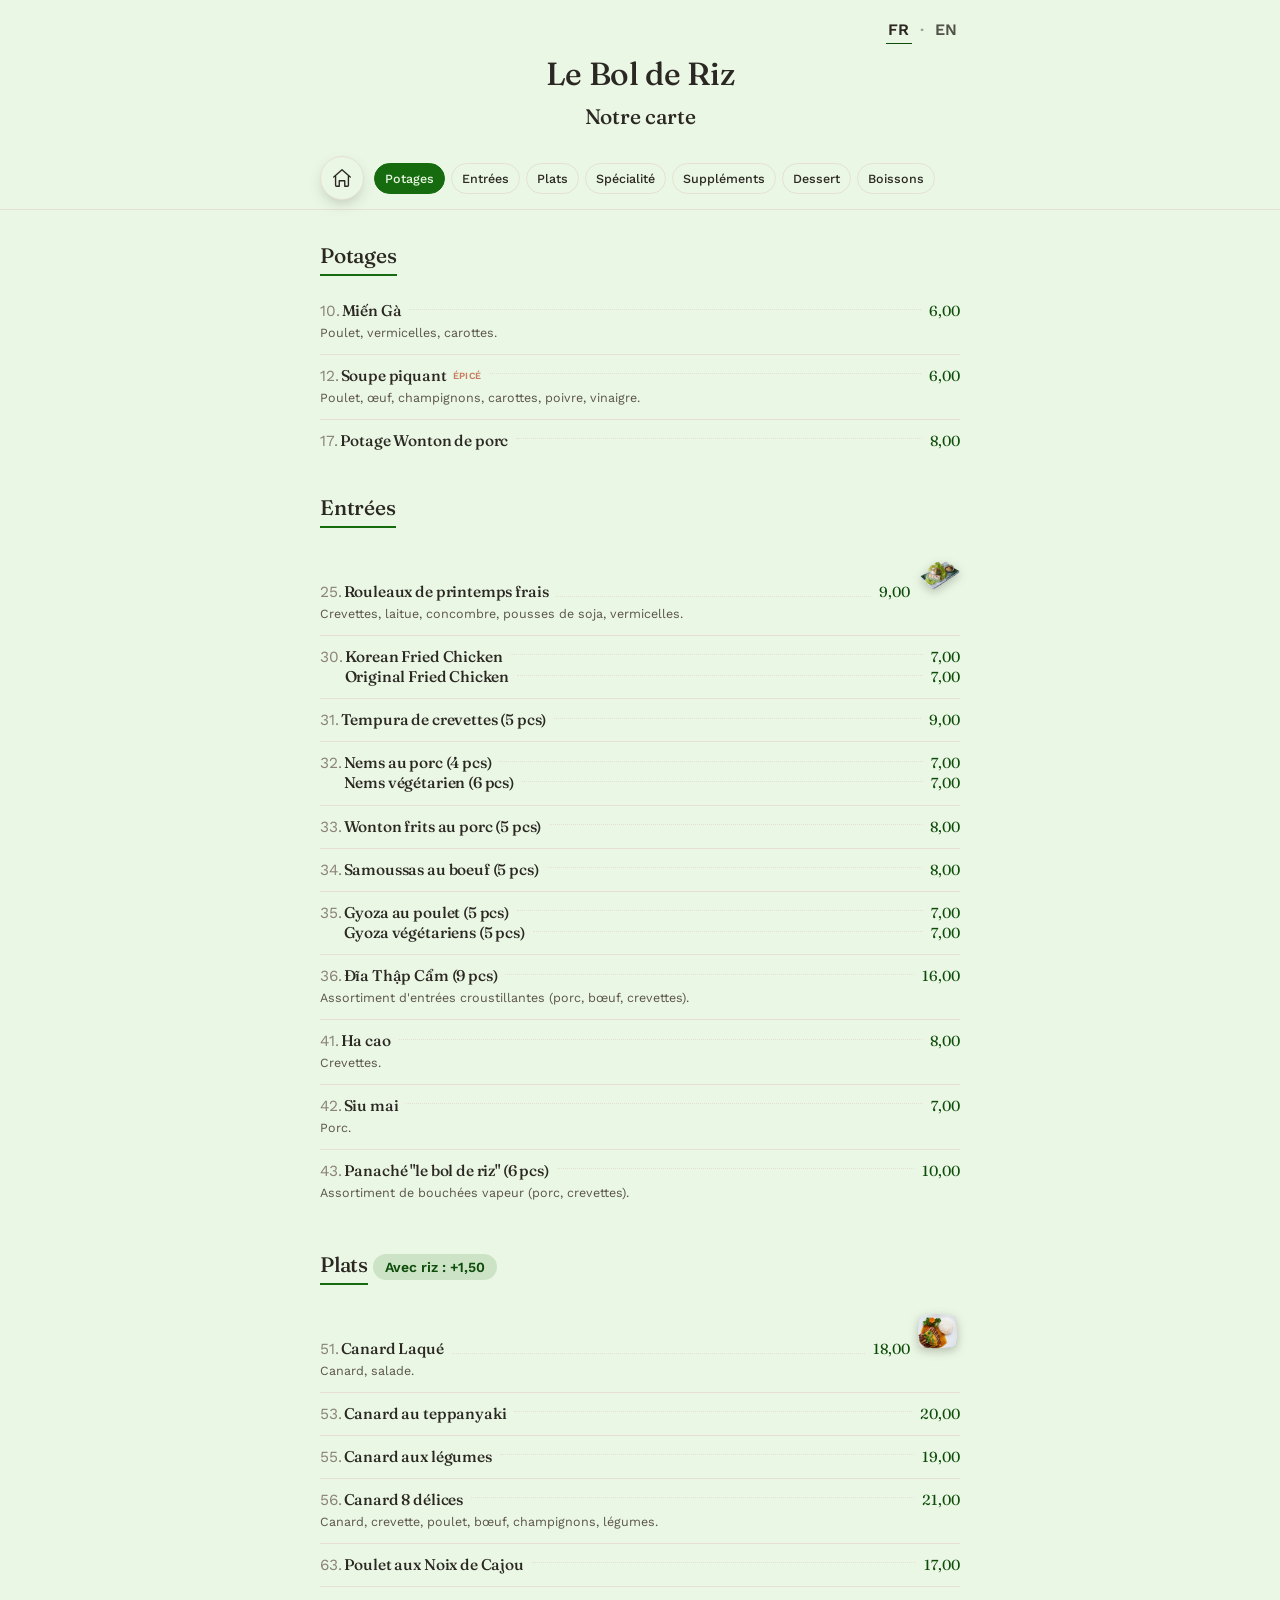
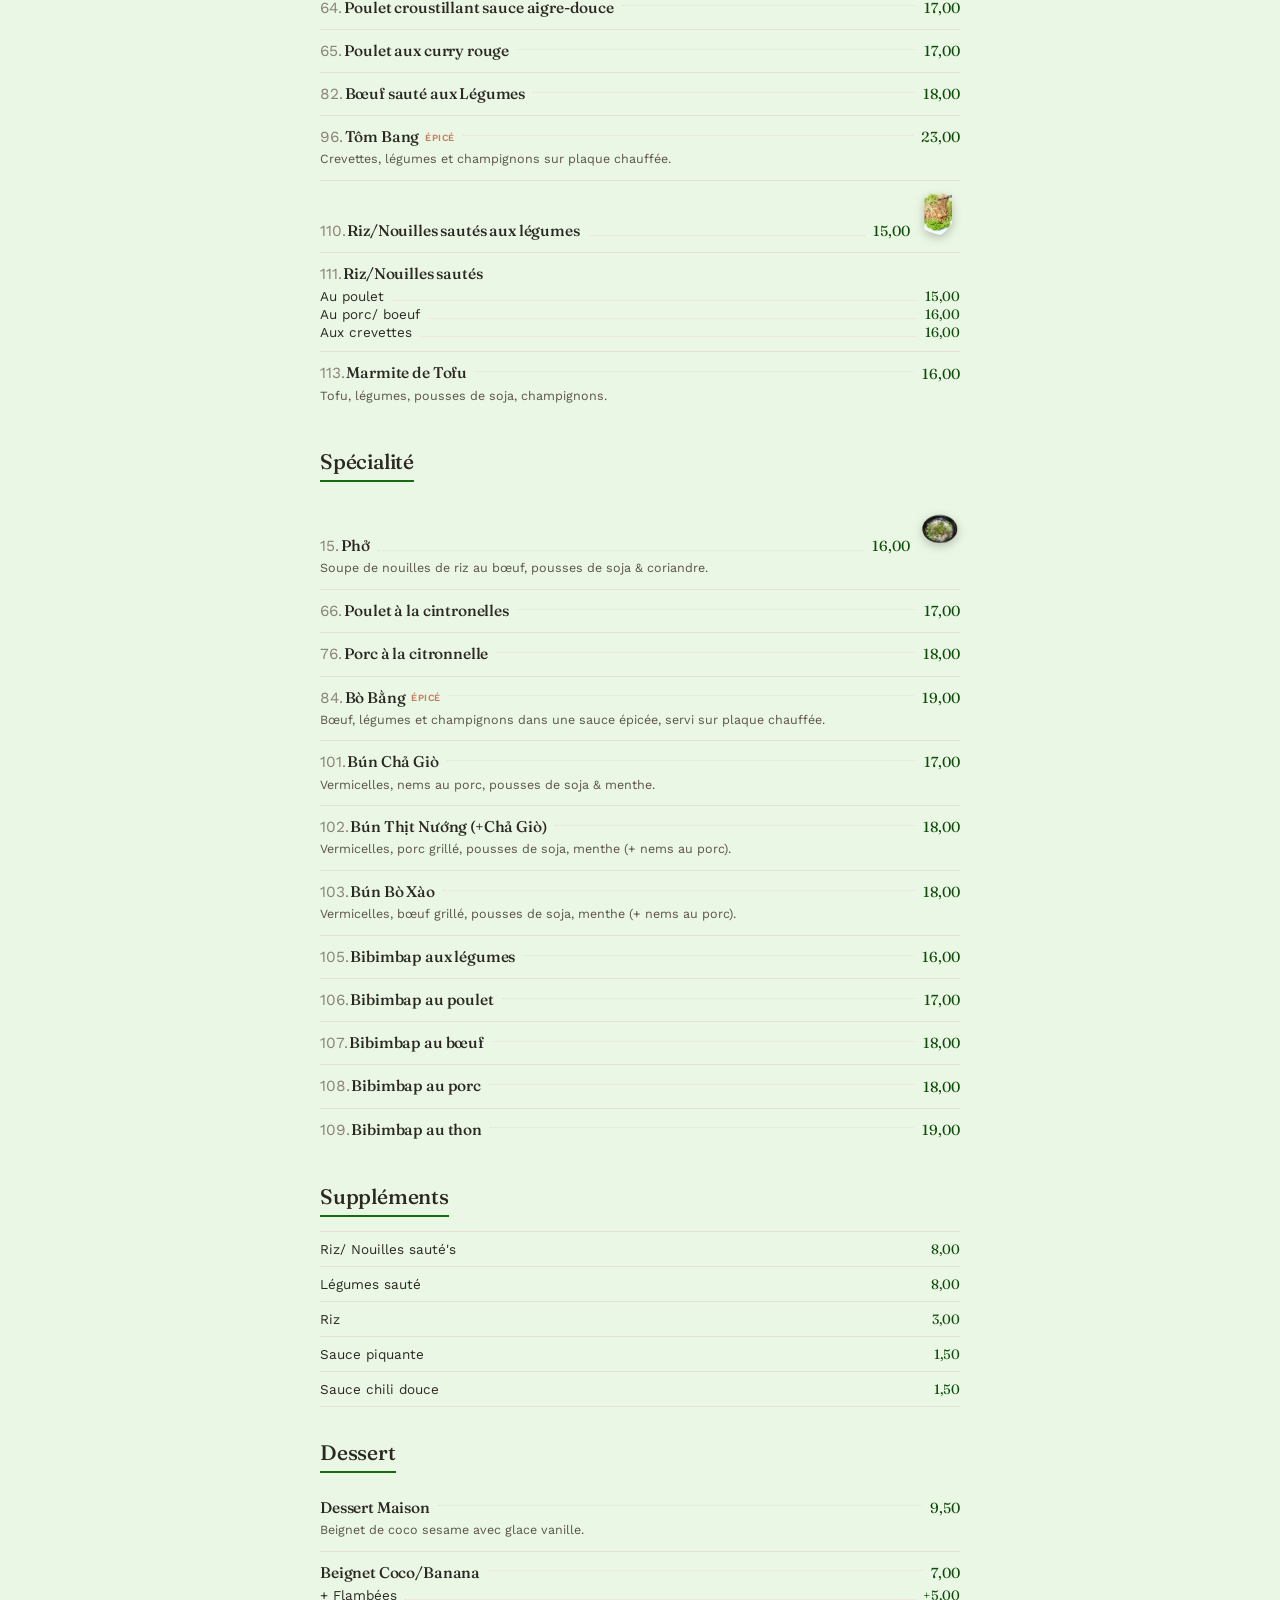
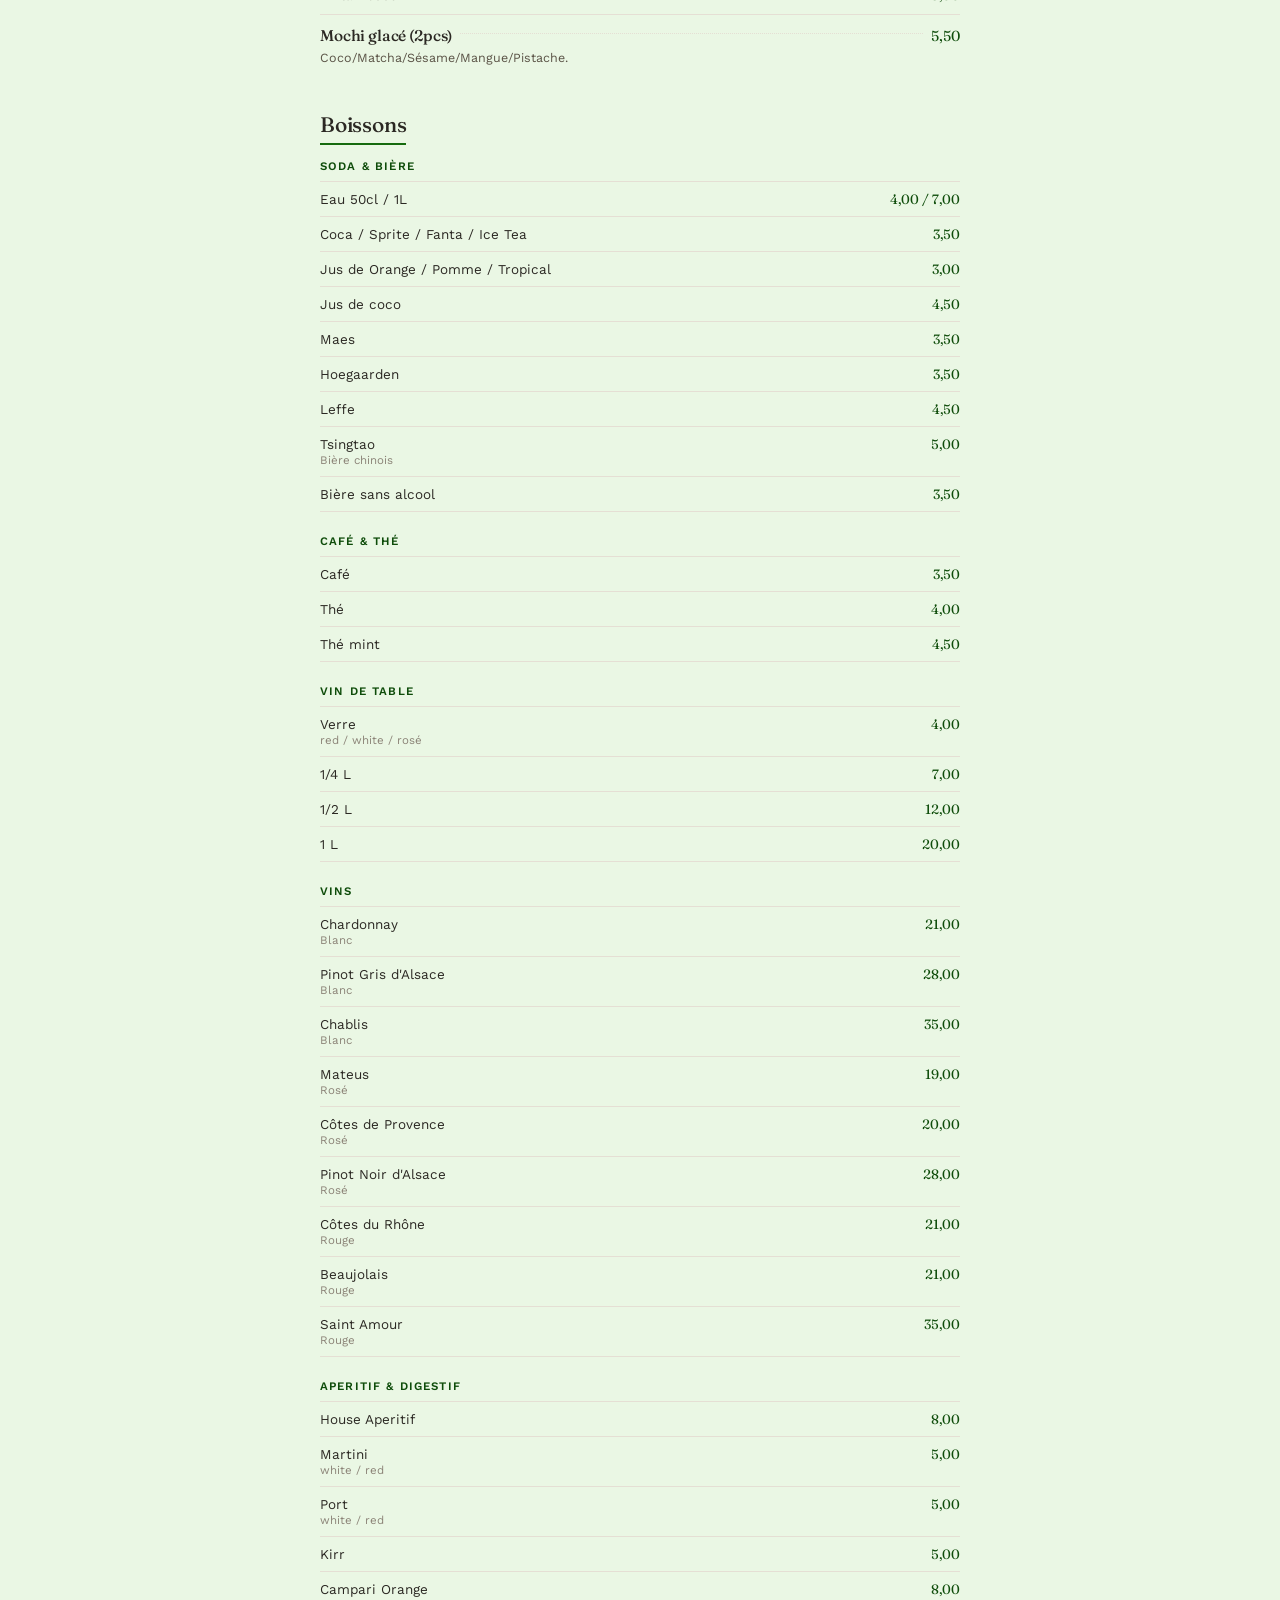
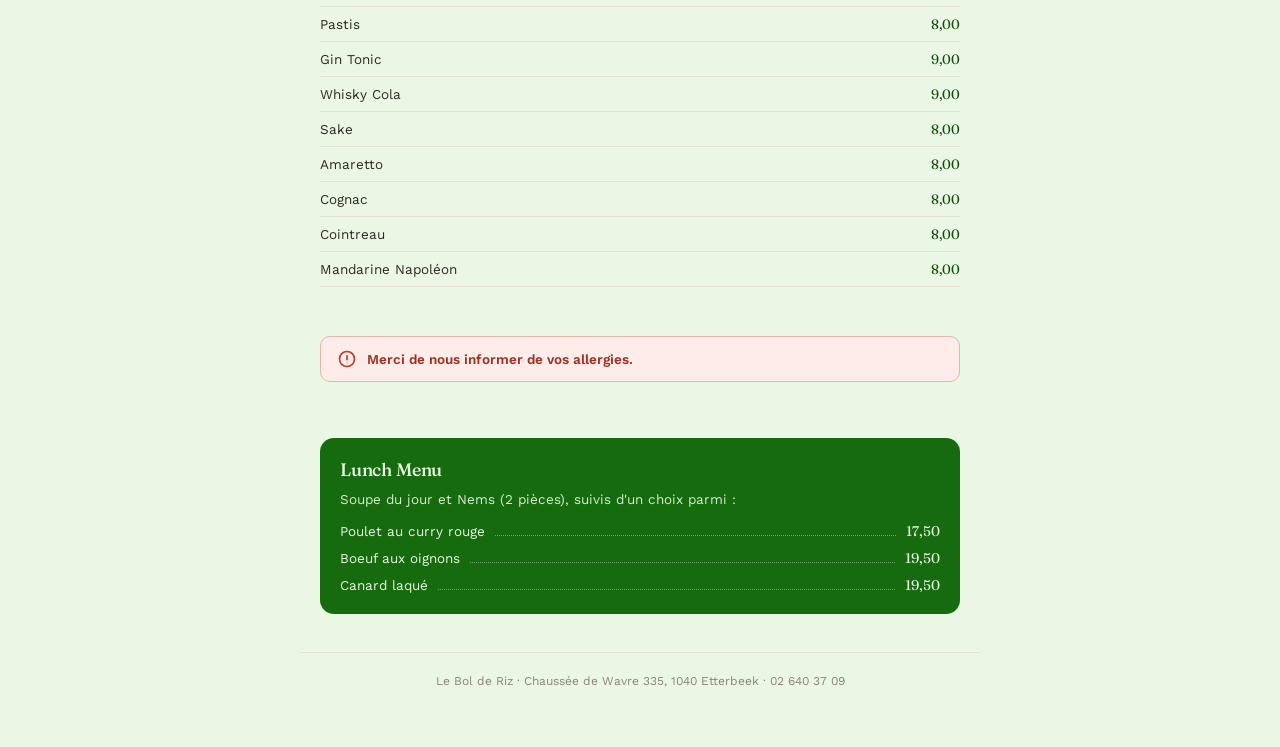
==== commit 10d4c885: "kleine aanpassing dish naam" ====
--- a/menu.html
+++ b/menu.html
@@ -247,6 +247,9 @@
     font-family: 'Work Sans', sans-serif;
     margin-right: 2px;
   }
+  /* Onzichtbaar nummer: tweede variant (bv. Original Fried Chicken)
+     begint zo exact onder de naam, niet onder het cijfer. */
+  .dish-num.ghost{ visibility: hidden; }
   .leader{
     flex: 1 1 auto;
     min-width: 10px;
@@ -813,7 +816,7 @@
           <span class="dish-price">7,00</span>
         </div>
         <div class="dish-name-line">
-          <h3 class="dish-title">Original Fried Chicken</h3>
+          <h3 class="dish-title"><span class="dish-num ghost" aria-hidden="true">30.</span>Original Fried Chicken</h3>
           <span class="leader"></span>
           <span class="dish-price">7,00</span>
         </div>
@@ -834,7 +837,7 @@
           <span class="dish-price">7,00</span>
         </div>
         <div class="dish-name-line">
-          <h3 class="dish-title">Nems végétarien (6 pcs)</h3>
+          <h3 class="dish-title"><span class="dish-num ghost" aria-hidden="true">32.</span>Nems végétarien (6 pcs)</h3>
           <span class="leader"></span>
           <span class="dish-price">7,00</span>
         </div>
@@ -863,7 +866,7 @@
           <span class="dish-price">7,00</span>
         </div>
         <div class="dish-name-line">
-          <h3 class="dish-title">Gyoza végétariens (5 pcs)</h3>
+          <h3 class="dish-title"><span class="dish-num ghost" aria-hidden="true">35.</span>Gyoza végétariens (5 pcs)</h3>
           <span class="leader"></span>
           <span class="dish-price">7,00</span>
         </div>
